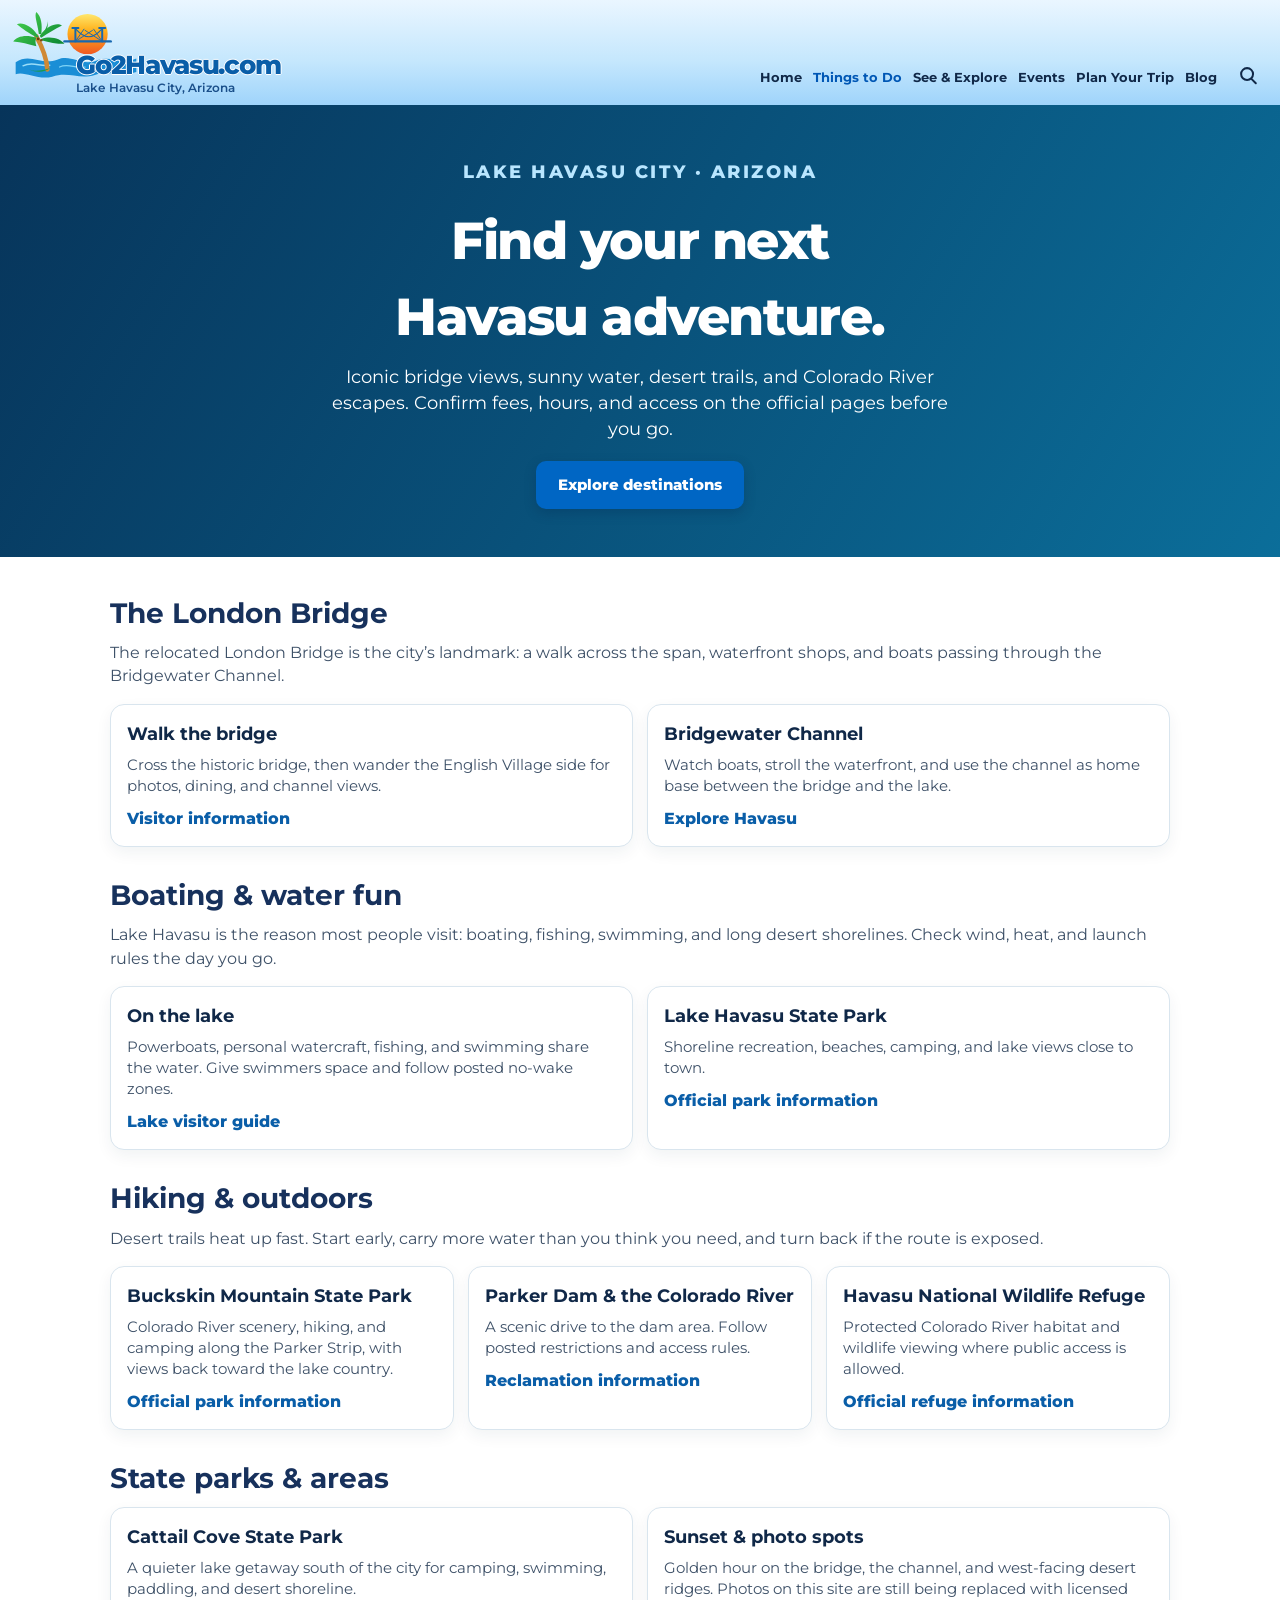
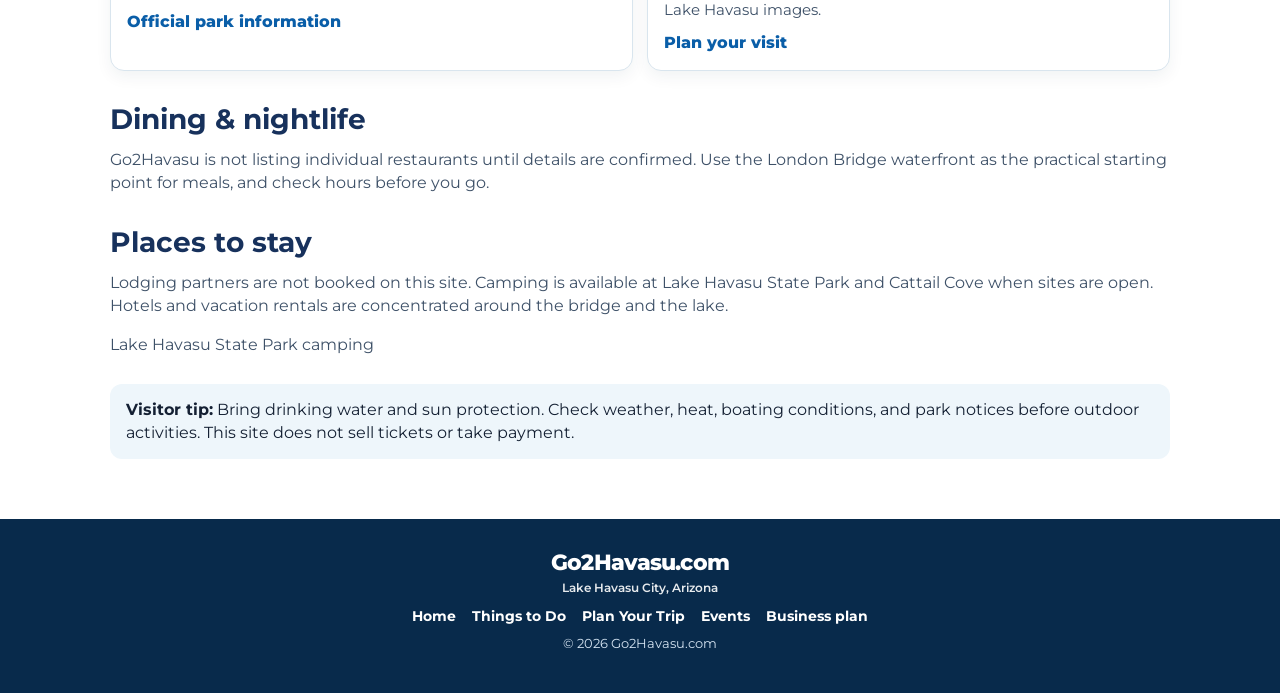
==== things-to-do.html @ 94ee34a7 "Match the approved Go2Havasu homepage layout Rebuild the homepage around the approved two-column gui" ====
<!doctype html>
<html lang="en">
<head>
  <meta charset="utf-8">
  <meta name="viewport" content="width=device-width, initial-scale=1">
  <title>Things to Do in Lake Havasu City | Go2Havasu.com</title>
  <meta name="description" content="Things to do in Lake Havasu City: London Bridge, boating, Buckskin Mountain, Lake Havasu State Park, Cattail Cove, and Colorado River day trips.">
  <link rel="canonical" href="https://www.go2havasu.com/things-to-do.html">
  <meta property="og:type" content="article">
  <meta property="og:site_name" content="Go2Havasu.com">
  <meta property="og:title" content="Things to Do in Lake Havasu City | Go2Havasu.com">
  <meta property="og:description" content="London Bridge, lake days, desert hikes, and state parks around Lake Havasu City, Arizona.">
  <meta property="og:url" content="https://www.go2havasu.com/things-to-do.html">
  <meta property="og:image" content="https://www.go2havasu.com/assets/og-cover.png">
  <meta name="twitter:card" content="summary_large_image">
  <meta name="theme-color" content="#0b3a66">
  <link rel="icon" href="/assets/favicon.svg" type="image/svg+xml">
  <link rel="preconnect" href="https://fonts.googleapis.com">
  <link rel="preconnect" href="https://fonts.gstatic.com" crossorigin>
  <link href="https://fonts.googleapis.com/css2?family=Montserrat:wght@500;600;700;800&amp;display=swap" rel="stylesheet">
  <link rel="stylesheet" href="/styles.css">
</head>
<body>
  <a class="skip-link" href="#main">Skip to content</a>
  <header class="site-header guide-header" role="banner">
    <a class="brand" href="/">
      <img class="brand-art" src="/assets/mark.svg" alt="" width="210" height="118">
      <span class="brand-name">Go2Havasu.com</span>
      <span class="brand-tag">Lake Havasu City, Arizona</span>
    </a>
    <button class="menu-toggle" type="button" aria-expanded="false" aria-controls="site-nav" aria-label="Open menu">
      <span class="menu-bars"></span>
    </button>
    <nav class="main-nav" id="site-nav" aria-label="Main">
      <a href="/">Home</a>
      <a href="/things-to-do.html" aria-current="page">Things to Do</a>
      <a href="/#explore">See &amp; Explore</a>
      <a href="/#events">Events</a>
      <a href="/#plan">Plan Your Trip</a>
      <a href="/#blog">Blog</a>
    </nav>
    <button class="nav-search" type="button" aria-haspopup="dialog" aria-controls="searchDialog" aria-label="Search">
      <svg viewBox="0 0 24 24" aria-hidden="true" fill="none" stroke="currentColor" stroke-width="2.2" stroke-linecap="round">
        <circle cx="11" cy="11" r="6.5"></circle>
        <path d="M16 16.5L20.5 21"></path>
      </svg>
    </button>
  </header>

  <main id="main">
    <section class="guide-hero">
      <p class="kicker">LAKE HAVASU CITY · ARIZONA</p>
      <h1>Find your next Havasu adventure.</h1>
      <p>Iconic bridge views, sunny water, desert trails, and Colorado River escapes. Confirm fees, hours, and access on the official pages before you go.</p>
      <a class="primary-button" href="#destinations">Explore destinations</a>
    </section>

    <div class="guide-wrap" id="destinations">
      <section class="guide-block" id="london-bridge">
        <h2>The London Bridge</h2>
        <p>The relocated London Bridge is the city’s landmark: a walk across the span, waterfront shops, and boats passing through the Bridgewater Channel.</p>
        <div class="guide-grid">
          <article class="guide-card">
            <h3>Walk the bridge</h3>
            <p>Cross the historic bridge, then wander the English Village side for photos, dining, and channel views.</p>
            <a href="https://www.golakehavasu.com/" target="_blank" rel="noopener noreferrer">Visitor information</a>
          </article>
          <article class="guide-card">
            <h3>Bridgewater Channel</h3>
            <p>Watch boats, stroll the waterfront, and use the channel as home base between the bridge and the lake.</p>
            <a href="https://www.golakehavasu.com/" target="_blank" rel="noopener noreferrer">Explore Havasu</a>
          </article>
        </div>
      </section>

      <section class="guide-block" id="boating">
        <h2>Boating &amp; water fun</h2>
        <p>Lake Havasu is the reason most people visit: boating, fishing, swimming, and long desert shorelines. Check wind, heat, and launch rules the day you go.</p>
        <div class="guide-grid">
          <article class="guide-card">
            <h3>On the lake</h3>
            <p>Powerboats, personal watercraft, fishing, and swimming share the water. Give swimmers space and follow posted no-wake zones.</p>
            <a href="https://www.golakehavasu.com/" target="_blank" rel="noopener noreferrer">Lake visitor guide</a>
          </article>
          <article class="guide-card" id="state-park">
            <h3>Lake Havasu State Park</h3>
            <p>Shoreline recreation, beaches, camping, and lake views close to town.</p>
            <a href="https://azstateparks.com/lake-havasu" target="_blank" rel="noopener noreferrer">Official park information</a>
          </article>
        </div>
      </section>

      <section class="guide-block" id="hiking">
        <h2>Hiking &amp; outdoors</h2>
        <p>Desert trails heat up fast. Start early, carry more water than you think you need, and turn back if the route is exposed.</p>
        <div class="guide-grid">
          <article class="guide-card" id="buckskin">
            <h3>Buckskin Mountain State Park</h3>
            <p>Colorado River scenery, hiking, and camping along the Parker Strip, with views back toward the lake country.</p>
            <a href="https://azstateparks.com/buckskin" target="_blank" rel="noopener noreferrer">Official park information</a>
          </article>
          <article class="guide-card" id="parker-dam">
            <h3>Parker Dam &amp; the Colorado River</h3>
            <p>A scenic drive to the dam area. Follow posted restrictions and access rules.</p>
            <a href="https://www.usbr.gov/lc/region/g4000/parkerdam.html" target="_blank" rel="noopener noreferrer">Reclamation information</a>
          </article>
          <article class="guide-card">
            <h3>Havasu National Wildlife Refuge</h3>
            <p>Protected Colorado River habitat and wildlife viewing where public access is allowed.</p>
            <a href="https://www.fws.gov/refuge/havasu" target="_blank" rel="noopener noreferrer">Official refuge information</a>
          </article>
        </div>
      </section>

      <section class="guide-block" id="parks">
        <h2>State parks &amp; areas</h2>
        <div class="guide-grid">
          <article class="guide-card" id="cattail">
            <h3>Cattail Cove State Park</h3>
            <p>A quieter lake getaway south of the city for camping, swimming, paddling, and desert shoreline.</p>
            <a href="https://azstateparks.com/cattail-cove" target="_blank" rel="noopener noreferrer">Official park information</a>
          </article>
          <article class="guide-card">
            <h3>Sunset &amp; photo spots</h3>
            <p>Golden hour on the bridge, the channel, and west-facing desert ridges. Photos on this site are still being replaced with licensed Lake Havasu images.</p>
            <a href="/#plan">Plan your visit</a>
          </article>
        </div>
      </section>

      <section class="guide-block" id="dining">
        <h2>Dining &amp; nightlife</h2>
        <p>Go2Havasu is not listing individual restaurants until details are confirmed. Use the London Bridge waterfront as the practical starting point for meals, and check hours before you go.</p>
      </section>

      <section class="guide-block" id="stay">
        <h2>Places to stay</h2>
        <p>Lodging partners are not booked on this site. Camping is available at Lake Havasu State Park and Cattail Cove when sites are open. Hotels and vacation rentals are concentrated around the bridge and the lake.</p>
        <p><a href="https://azstateparks.com/lake-havasu" target="_blank" rel="noopener noreferrer">Lake Havasu State Park camping</a></p>
      </section>

      <aside class="guide-note">
        <strong>Visitor tip:</strong> Bring drinking water and sun protection. Check weather, heat, boating conditions, and park notices before outdoor activities. This site does not sell tickets or take payment.
      </aside>
    </div>
  </main>

  <footer class="site-footer">
    <a class="footer-brand" href="/">Go2Havasu.com<span>Lake Havasu City, Arizona</span></a>
    <nav class="footer-nav" aria-label="Footer">
      <a href="/">Home</a>
      <a href="/things-to-do.html">Things to Do</a>
      <a href="/#plan">Plan Your Trip</a>
      <a href="/#events">Events</a>
      <a href="/BUSINESS_PLAN.md">Business plan</a>
    </nav>
    <p>© <span id="year"></span> Go2Havasu.com</p>
  </footer>

  <dialog class="search-dialog" id="searchDialog" aria-labelledby="searchTitle">
    <form class="search-form" method="dialog">
      <h2 id="searchTitle">Search Go2Havasu</h2>
      <div class="search-row">
        <input id="searchInput" type="search" name="q" placeholder="Try London Bridge, boating, parks…" aria-label="Search guides" autocomplete="off">
        <button class="search-close" type="submit" value="cancel">Close</button>
      </div>
      <ul class="search-results" id="searchResults"></ul>
    </form>
  </dialog>
  <script src="/script.js"></script>
</body>
</html>
---- styles.css ----
:root {
  --navy: #102848;
  --ink: #142033;
  --muted: #3e5168;
  --blue: #0066c4;
  --blue-dark: #0054a3;
  --icon: #005ab9;
  --header-top: #eaf6ff;
  --header-mid: #c5e7fd;
  --header-bottom: #9fd4fb;
  --line: #d5deea;
  --card: #ffffff;
  --soft: #f4f7fb;
  --focus: #ffbf00;
  --shadow: 0 8px 18px rgba(16, 40, 70, 0.12);
  --radius: 12px;
  --font: Montserrat, "Trebuchet MS", Arial, sans-serif;
}

*,
*::before,
*::after { box-sizing: border-box; }

html { scroll-behavior: smooth; }

body {
  margin: 0;
  color: var(--ink);
  background: #fff;
  font-family: var(--font);
  font-size: 16px;
  line-height: 1.45;
}

img, svg { max-width: 100%; }

a { color: inherit; text-decoration: none; }

button, input { font-family: inherit; }

:focus { outline: none; }

:focus-visible {
  outline: 3px solid var(--focus);
  outline-offset: 2px;
}

.skip-link {
  position: absolute;
  left: 12px;
  top: -48px;
  z-index: 80;
  background: #fff;
  color: var(--navy);
  font-weight: 800;
  padding: 10px 14px;
  border-radius: 8px;
}

.skip-link:focus { top: 12px; }

.visually-hidden {
  position: absolute;
  width: 1px;
  height: 1px;
  padding: 0;
  margin: -1px;
  overflow: hidden;
  clip: rect(0, 0, 0, 0);
  white-space: nowrap;
  border: 0;
}

.page-frame {
  max-width: 1680px;
  margin: 0 auto;
  background: #fff;
}

.showcase {
  display: grid;
  grid-template-columns: minmax(0, 1.38fr) minmax(0, 1fr);
  align-items: stretch;
}

.col-main,
.col-side { min-width: 0; }

.col-side {
  display: flex;
  flex-direction: column;
  gap: 8px;
  padding: 0 8px 10px 6px;
  background: #fff;
}

/* Header and brand */
.site-header {
  min-height: 92px;
  display: flex;
  align-items: flex-end;
  justify-content: space-between;
  gap: 10px;
  padding: 6px 12px 10px;
  background: linear-gradient(180deg, var(--header-top) 0%, var(--header-mid) 58%, var(--header-bottom) 100%);
  position: relative;
  z-index: 5;
  container-type: inline-size;
  container-name: header;
}

.brand {
  display: grid;
  grid-template-columns: 46px max-content;
  grid-template-rows: auto auto;
  align-items: end;
  width: max-content;
  max-width: 100%;
  flex: 0 1 auto;
  color: inherit;
  text-decoration: none;
}

.brand-art {
  grid-column: 1 / -1;
  grid-row: 1;
  width: 148px;
  height: 54px;
  object-fit: contain;
  object-position: left bottom;
}

.brand-name {
  grid-column: 2;
  grid-row: 1;
  align-self: end;
  z-index: 1;
  color: #0a5ea8;
  font-weight: 800;
  font-size: 18px;
  letter-spacing: -0.045em;
  line-height: 0.95;
  white-space: nowrap;
  text-shadow: 0 1px 0 #fff, 1px 0 0 #fff, -1px 0 0 #fff, 0 -1px 0 #fff;
}

.brand-tag {
  grid-column: 2;
  grid-row: 2;
  color: #1a4f8a;
  font-size: 10.5px;
  font-weight: 600;
  letter-spacing: 0.01em;
  line-height: 1.2;
  margin-top: 3px;
  white-space: nowrap;
}

@container header (min-width: 980px) {
  .brand { grid-template-columns: 64px max-content; }
  .brand-art { width: 200px; height: 72px; }
  .brand-name { font-size: 26px; }
  .brand-tag { font-size: 12px; }
  .main-nav { gap: 18px; }
  .main-nav a { font-size: 15px; }
}

.site-header .nav-search { order: 2; }
.site-header .menu-toggle { order: 3; }
.site-header .main-nav { order: 1; }

.menu-toggle {
  display: none;
  width: 44px;
  height: 44px;
  border: 0;
  border-radius: 10px;
  background: transparent;
  color: var(--navy);
  align-items: center;
  justify-content: center;
  cursor: pointer;
  flex: 0 0 auto;
}

.menu-bars,
.menu-bars::before,
.menu-bars::after {
  display: block;
  width: 22px;
  height: 2px;
  background: var(--navy);
  border-radius: 2px;
  position: relative;
}

.menu-bars::before,
.menu-bars::after {
  content: "";
  position: absolute;
  left: 0;
}

.menu-bars::before { top: -7px; }
.menu-bars::after { top: 7px; }

.menu-toggle[aria-expanded="true"] .menu-bars { background: transparent; }
.menu-toggle[aria-expanded="true"] .menu-bars::before { top: 0; transform: rotate(45deg); }
.menu-toggle[aria-expanded="true"] .menu-bars::after { top: 0; transform: rotate(-45deg); }

.main-nav {
  display: flex;
  align-items: center;
  justify-content: flex-end;
  gap: 9px;
  flex: 1 1 auto;
  min-width: 0;
  padding-bottom: 2px;
}

.main-nav a {
  color: var(--navy);
  font-weight: 700;
  font-size: 12.5px;
  white-space: nowrap;
  border-radius: 6px;
  padding: 6px 1px;
}

.main-nav a:hover,
.main-nav a[aria-current="page"] { color: #0057b5; }

.nav-search {
  display: inline-flex;
  align-items: center;
  justify-content: center;
  width: 40px;
  height: 40px;
  border: 0;
  background: transparent;
  color: var(--navy);
  cursor: pointer;
  border-radius: 999px;
  padding: 0;
}

.nav-search svg { width: 22px; height: 22px; }

/* Hero */
.hero {
  position: relative;
  min-height: 368px;
  display: flex;
  align-items: center;
  overflow: hidden;
  color: #fff;
}

.ph {
  background-color: #0d4f73;
  background-image:
    repeating-linear-gradient(-45deg, rgba(255, 255, 255, 0.045) 0 14px, rgba(0, 0, 0, 0.045) 14px 28px),
    var(--scene, linear-gradient(180deg, #f3a04a, #0d4f73));
}

.ph-hero {
  --scene: linear-gradient(115deg, rgba(5, 22, 44, 0.78) 0%, rgba(8, 32, 58, 0.42) 46%, rgba(8, 36, 58, 0.18) 100%),
    linear-gradient(180deg, #f6b15a 0%, #e86a3c 26%, #2f7ea3 58%, #0c4c68 100%);
  position: absolute;
  inset: 0;
}

.ph-badge {
  display: inline-flex;
  align-items: center;
  max-width: calc(100% - 16px);
  background: #fff4d6;
  color: #5c3b00;
  border: 1px solid #e6c56a;
  border-radius: 999px;
  font-size: 11px;
  font-weight: 800;
  letter-spacing: 0.01em;
  line-height: 1.2;
  padding: 4px 8px;
  z-index: 2;
}

.hero .ph-badge {
  position: absolute;
  top: 12px;
  right: 12px;
}

.hero-content {
  position: relative;
  z-index: 1;
  padding: 48px 6.5% 36px;
  max-width: 680px;
  text-shadow: 0 2px 10px rgba(0, 0, 0, 0.45);
}

.hero h1 {
  margin: 0 0 12px;
  font-size: clamp(38px, 3.35vw, 62px);
  font-weight: 800;
  letter-spacing: -0.04em;
  line-height: 0.98;
}

.hero p {
  margin: 0 0 22px;
  font-size: clamp(15px, 1.2vw, 20px);
  font-weight: 700;
  line-height: 1.35;
  max-width: 38rem;
}

.hero p span { display: block; }

.hero-actions {
  display: flex;
  flex-wrap: wrap;
  gap: 12px;
}

.primary-button,
.outline-button {
  display: inline-flex;
  align-items: center;
  justify-content: center;
  min-height: 48px;
  padding: 12px 20px;
  border-radius: 10px;
  font-weight: 800;
  font-size: 15px;
  line-height: 1;
  cursor: pointer;
}

.primary-button {
  background: var(--blue);
  color: #fff;
  border: 2px solid transparent;
  box-shadow: 0 4px 12px rgba(0, 40, 80, 0.28);
}

.primary-button:hover { background: var(--blue-dark); }

.outline-button {
  color: #fff;
  background: rgba(8, 28, 48, 0.38);
  border: 2px solid #fff;
}

.outline-button:hover { background: rgba(8, 28, 48, 0.58); }

/* Category row */
.quick-nav {
  display: grid;
  grid-template-columns: repeat(6, minmax(0, 1fr));
  gap: 6px;
  align-items: start;
  padding: 18px 12px 8px;
  background: #fff;
}

.quick-nav a {
  display: flex;
  flex-direction: column;
  align-items: center;
  gap: 6px;
  text-align: center;
  color: var(--navy);
  font-weight: 700;
  font-size: 12px;
  line-height: 1.2;
  min-height: 84px;
  padding: 4px 2px;
  border-radius: 10px;
}

.quick-nav a:hover { color: var(--blue); }

.quick-nav svg {
  width: 40px;
  height: 40px;
  stroke: var(--icon);
  fill: none;
  stroke-width: 1.8;
  stroke-linecap: round;
  stroke-linejoin: round;
}

.attractions {
  padding: 8px 10px 28px;
  background: #f7fafc;
}

.attractions h2,
.band h2,
.guide-hero h1 {
  text-align: center;
  color: #17315c;
  font-weight: 800;
  letter-spacing: -0.03em;
}

.attractions h2 {
  margin: 8px 0 18px;
  font-size: clamp(26px, 2.15vw, 36px);
}

.attraction-grid {
  display: grid;
  grid-template-columns: repeat(4, minmax(0, 1fr));
  gap: 8px;
}

.attraction-card {
  display: flex;
  flex-direction: column;
  background: var(--card);
  border-radius: 14px;
  overflow: hidden;
  box-shadow: var(--shadow);
  min-height: 100%;
  color: var(--ink);
}

.attraction-card:hover { transform: translateY(-2px); }

.attraction-card .ph {
  position: relative;
  display: block;
  height: 124px;
}

.attraction-card .ph-badge {
  position: absolute;
  left: 8px;
  bottom: 8px;
}

.attraction-text {
  display: flex;
  align-items: center;
  gap: 2px;
  padding: 10px 4px 12px 8px;
  flex: 1;
}

.attraction-copy { flex: 1; min-width: 0; }

.attraction-text h3 {
  margin: 0 0 4px;
  font-size: 13px;
  font-weight: 800;
  letter-spacing: -0.04em;
  line-height: 1.15;
}

.attraction-text p {
  margin: 0;
  color: var(--muted);
  font-size: clamp(11px, 0.75vw, 13px);
  line-height: 1.35;
  font-weight: 500;
}

.chevron {
  flex: 0 0 auto;
  color: var(--navy);
  display: grid;
  place-items: center;
}

.chevron svg { width: 18px; height: 18px; }

.ph-bridge { --scene: linear-gradient(180deg, #8fd0ea 0%, #d7c4a2 42%, #3e86b0 43%, #1d6f99 100%); }
.ph-lake { --scene: linear-gradient(180deg, #7ec8ef 0%, #c9845a 38%, #2f8fbe 39%, #1476a8 100%); }
.ph-hike { --scene: linear-gradient(180deg, #f0c27b 0%, #c4623a 45%, #8d4b32 100%); }
.ph-park { --scene: linear-gradient(160deg, #e7eef2 0%, #d07a58 34%, #1f8eae 35%, #0e7494 100%); }
.ph-aerial { --scene: linear-gradient(160deg, #d7ecf8 0%, #8fd0ea 28%, #1494c4 29%, #0b78b4 70%, #075e96 100%); }
.ph-waterfront { --scene: linear-gradient(180deg, #24365c 0%, #3a4d74 40%, #1a6e9a 41%, #0e4f78 100%); }
.ph-boating { --scene: linear-gradient(180deg, #8ec8ea 0%, #f2c56b 42%, #1c86c4 43%, #0d6eab 100%); }
.ph-hike-sunset { --scene: linear-gradient(180deg, #ffb15a 0%, #f07a3a 40%, #6a3a55 41%, #3d2a40 100%); }
.ph-palms { --scene: linear-gradient(180deg, #7ec8f0 0%, #f2d48a 36%, #1aa0b8 37%, #0e7f86 100%); }
.ph-desert { --scene: linear-gradient(180deg, #ffb15a 0%, #f07a32 32%, #6d4a86 33%, #3c4e78 58%, #d7a15a 59%, #c47a3a 100%); }

/* Video */
.video-panel {
  position: relative;
  height: 348px;
  border-radius: 8px;
  overflow: hidden;
  color: #fff;
  background: #07375d;
  box-shadow: 0 1px 4px rgba(0, 0, 0, 0.25);
}

.video-panel h2 {
  position: absolute;
  z-index: 2;
  left: 16px;
  right: 16px;
  top: 12px;
  margin: 0;
  font-size: clamp(18px, 1.45vw, 26px);
  font-weight: 800;
  line-height: 1.2;
  letter-spacing: -0.03em;
  text-shadow: 0 2px 8px rgba(0, 0, 0, 0.55);
}

.video-panel h2 span {
  display: block;
  font-weight: 700;
}

.video-stage {
  position: absolute;
  inset: 0;
  display: flex;
  align-items: center;
  justify-content: center;
}

.video-stage .ph { position: absolute; inset: 0; }

.video-stage .ph-badge {
  position: absolute;
  top: 74px;
  left: 14px;
}

.big-play {
  position: relative;
  z-index: 2;
  width: 84px;
  height: 84px;
  border: 0;
  border-radius: 50%;
  background: rgba(12, 32, 52, 0.58);
  color: #fff;
  display: grid;
  place-items: center;
  cursor: pointer;
  z-index: 2;
}

.big-play svg { width: 34px; height: 34px; margin-left: 4px; }

.video-status,
.captions,
.video-pop {
  position: absolute;
  z-index: 3;
  margin: 0;
  background: rgba(8, 28, 48, 0.92);
  color: #fff;
  border-radius: 8px;
  padding: 10px 12px;
  font-size: 14px;
  font-weight: 600;
  text-align: center;
  text-shadow: none;
}

.video-status {
  top: 64%;
  left: 50%;
  transform: translateX(-50%);
  width: min(340px, calc(100% - 28px));
}

.captions {
  left: 12px;
  right: 12px;
  bottom: 50px;
  text-align: left;
}

.video-pop {
  right: 10px;
  bottom: 108px;
  width: min(240px, calc(100% - 24px));
  text-align: left;
}

.scrub {
  position: absolute;
  z-index: 2;
  left: 10px;
  right: 10px;
  bottom: 40px;
  height: 4px;
  background: rgba(255, 255, 255, 0.88);
  border-radius: 99px;
}

.scrub-fill {
  display: block;
  width: 10px;
  height: 100%;
  background: #ff2a2a;
  border-radius: inherit;
  position: relative;
}

.scrub-fill::after {
  content: "";
  position: absolute;
  right: -5px;
  top: 50%;
  width: 10px;
  height: 10px;
  border-radius: 50%;
  background: #ff2a2a;
  transform: translateY(-50%);
}

.video-controls {
  position: absolute;
  z-index: 2;
  left: 0;
  right: 0;
  bottom: 0;
  display: flex;
  align-items: center;
  gap: 4px;
  padding: 4px 8px 6px;
  background: linear-gradient(180deg, transparent, rgba(0, 0, 0, 0.5));
}

.video-controls button {
  width: 40px;
  height: 36px;
  border: 0;
  border-radius: 8px;
  background: transparent;
  color: #fff;
  display: grid;
  place-items: center;
  cursor: pointer;
}

.video-controls button[aria-pressed="true"] { background: rgba(255, 255, 255, 0.18); }

.video-controls svg { width: 20px; height: 20px; fill: currentColor; }

.video-controls .time {
  font-size: 12px;
  font-weight: 700;
  font-variant-numeric: tabular-nums;
  letter-spacing: 0.01em;
  min-width: 78px;
}

.video-controls .grow { flex: 1; }

.video-panel:fullscreen,
.video-panel:-webkit-full-screen {
  width: 100%;
  height: 100%;
  border-radius: 0;
  background: #000;
}

.video-panel:fullscreen .video-stage,
.video-panel:-webkit-full-screen .video-stage { position: absolute; }

/* Thumbnails */
.mini-gallery {
  display: grid;
  grid-template-columns: repeat(4, minmax(0, 1fr));
  gap: 8px;
}

.mini-card {
  position: relative;
  display: flex;
  align-items: flex-end;
  min-height: 148px;
  border-radius: 10px;
  overflow: hidden;
  color: #fff;
  isolation: isolate;
}

.mini-card .ph { position: absolute; inset: 0; }

.mini-card::after {
  content: "";
  position: absolute;
  inset: 0;
  background: linear-gradient(180deg, transparent 40%, rgba(0, 0, 0, 0.72));
  z-index: 1;
}

.mini-card .ph-badge {
  position: absolute;
  top: 8px;
  left: 8px;
  z-index: 2;
}

.mini-card strong {
  position: relative;
  z-index: 2;
  padding: 10px;
  font-size: clamp(12px, 0.85vw, 15px);
  font-weight: 800;
  line-height: 1.15;
  letter-spacing: -0.02em;
  text-shadow: 0 1px 4px rgba(0, 0, 0, 0.45);
}

/* Business plan */
.business-plan {
  background: linear-gradient(180deg, #f3f6fa 0%, #fff 100%);
  border-radius: 8px;
  padding: 14px 10px 12px;
  border: 1px solid #e6edf4;
}

.business-head {
  display: flex;
  align-items: baseline;
  justify-content: space-between;
  gap: 12px;
  margin: 0 6px 10px;
}

.business-plan h2 {
  margin: 0;
  color: #123a78;
  font-size: clamp(18px, 1.5vw, 26px);
  font-weight: 800;
  letter-spacing: -0.03em;
}

.plan-link {
  color: #0a5ea8;
  font-size: 12px;
  font-weight: 800;
  white-space: nowrap;
}

.plan-link:hover { text-decoration: underline; }

.business-grid {
  display: grid;
  grid-template-columns: repeat(4, minmax(0, 1fr));
}

.biz-col {
  padding: 2px 10px 4px;
  border-right: 1px solid var(--line);
}

.biz-col:last-child { border-right: 0; }

.biz-col h3 {
  display: flex;
  align-items: center;
  flex-wrap: wrap;
  gap: 6px;
  margin: 0 0 6px;
  color: var(--navy);
  font-size: clamp(11px, 0.78vw, 13px);
  font-weight: 800;
  letter-spacing: -0.02em;
}

.biz-col h3 svg {
  width: 18px;
  height: 18px;
  flex: 0 0 auto;
}

.biz-col p,
.biz-col li {
  margin: 0;
  color: #243044;
  font-size: clamp(10px, 0.68vw, 12px);
  line-height: 1.35;
  font-weight: 500;
}

.biz-col ul,
.biz-col ol {
  margin: 0;
  padding: 0;
  list-style: none;
}

.biz-col li {
  position: relative;
  padding-left: 12px;
  margin: 0 0 4px;
}

.biz-col ul li::before {
  content: "";
  width: 5px;
  height: 5px;
  border-radius: 50%;
  background: var(--icon);
  position: absolute;
  left: 0;
  top: 0.45em;
}

.biz-col ol li {
  padding-left: 16px;
}

.biz-col ol li::before {
  content: "";
  width: 11px;
  height: 11px;
  border-radius: 2px;
  position: absolute;
  left: 0;
  top: 0.15em;
  background: #0a7a32 url("data:image/svg+xml,%3Csvg xmlns='http://www.w3.org/2000/svg' viewBox='0 0 12 12'%3E%3Cpath d='M2 6.2 4.6 9 10 3' fill='none' stroke='white' stroke-width='1.8' stroke-linecap='round' stroke-linejoin='round'/%3E%3C/svg%3E") center / 11px 11px no-repeat;
}

.soc {
  width: 16px;
  height: 16px;
  border-radius: 4px;
  display: inline-grid;
  place-items: center;
  color: #fff;
  font-size: 11px;
  font-weight: 800;
  line-height: 1;
}

.soc-fb { background: #1877f2; }
.soc-ig {
  background: radial-gradient(circle at 30% 30%, #feda75, #d62976 55%, #4f5bd5);
}

.sunset-banner {
  position: relative;
  flex: 1 1 auto;
  min-height: 180px;
  border-radius: 8px;
  overflow: hidden;
}

.sunset-banner .ph { position: absolute; inset: 0; }

.sunset-banner .ph-badge {
  position: absolute;
  left: 10px;
  bottom: 10px;
}

/* Lower band */
.band {
  padding: 42px 20px 28px;
  background: #fff;
  border-top: 1px solid #e6eef5;
}

.band h2 {
  margin: 0 0 8px;
  font-size: clamp(26px, 3vw, 36px);
}

.lead {
  max-width: 720px;
  margin: 0 auto 22px;
  text-align: center;
  color: var(--muted);
}

.info-grid {
  max-width: 1100px;
  margin: 0 auto;
  display: grid;
  grid-template-columns: repeat(4, minmax(0, 1fr));
  gap: 14px;
}

.info-card {
  background: var(--soft);
  border: 1px solid #e3ebf3;
  border-radius: 14px;
  padding: 16px;
}

.info-card h3 {
  margin: 0 0 8px;
  font-size: 16px;
  color: var(--navy);
}

.info-card p { margin: 0 0 10px; color: var(--muted); font-size: 14px; }

.info-card a { color: #0a5ea8; font-weight: 800; }
.info-card a:hover { text-decoration: underline; }

.band-actions { text-align: center; margin-top: 18px; }

.site-footer {
  background: #082a4b;
  color: #fff;
  text-align: center;
  padding: 28px 16px 32px;
}

.footer-brand {
  display: inline-block;
  color: #fff;
  font-weight: 800;
  font-size: 22px;
  letter-spacing: -0.04em;
}

.footer-brand span {
  display: block;
  font-size: 12px;
  font-weight: 600;
  letter-spacing: 0;
  opacity: 0.9;
}

.site-footer p { margin: 8px 0; font-size: 13px; color: #d5e4f2; }

.footer-nav {
  display: flex;
  flex-wrap: wrap;
  justify-content: center;
  gap: 8px 16px;
  margin-top: 8px;
}

.footer-nav a { color: #fff; font-weight: 700; font-size: 14px; }
.footer-nav a:hover { text-decoration: underline; }

/* Search dialog */
.search-dialog {
  width: min(560px, calc(100vw - 24px));
  border: 0;
  border-radius: 16px;
  padding: 0;
  box-shadow: 0 24px 60px rgba(0, 0, 0, 0.28);
}

.search-dialog::backdrop { background: rgba(8, 22, 40, 0.55); }

.search-form { padding: 18px; }

.search-form h2 {
  margin: 0 0 12px;
  font-size: 22px;
  color: var(--navy);
}

.search-row { display: flex; gap: 8px; }

.search-form input[type="search"] {
  flex: 1;
  min-height: 48px;
  border: 2px solid #c5d4e4;
  border-radius: 10px;
  padding: 10px 12px;
  font-size: 16px;
  color: var(--ink);
}

.search-form input[type="search"]:focus-visible { border-color: var(--blue); }

.search-close,
.search-go {
  min-height: 48px;
  border-radius: 10px;
  border: 0;
  background: var(--soft);
  color: var(--navy);
  font-weight: 800;
  padding: 0 14px;
  cursor: pointer;
}

.search-results {
  list-style: none;
  margin: 14px 0 0;
  padding: 0;
  max-height: 320px;
  overflow: auto;
}

.search-results a,
.search-empty {
  display: block;
  padding: 10px 8px;
  border-radius: 8px;
  border-top: 1px solid #e6eef5;
}

.search-results a:hover,
.search-results a[aria-selected="true"] { background: #e7f3ff; }

.search-results strong { display: block; color: var(--navy); }
.search-results span { color: var(--muted); font-size: 13px; }

/* Guide page */
.guide-header { width: 100%; }

.guide-hero {
  background: linear-gradient(120deg, #07345a, #0b6e9a);
  color: #fff;
  text-align: center;
  padding: 54px 20px 48px;
}

.guide-hero h1 { color: #fff; margin: 8px auto 10px; font-size: clamp(32px, 5vw, 52px); max-width: 16ch; }
.guide-hero p { max-width: 640px; margin: 0 auto 18px; font-size: 18px; }

.kicker {
  letter-spacing: 0.14em;
  font-size: 12px;
  font-weight: 800;
  color: #b9e6ff;
}

.guide-wrap { max-width: 1100px; margin: 0 auto; padding: 36px 20px 60px; }

.guide-block { margin: 0 0 28px; }
.guide-block h2 { margin: 0 0 8px; color: #17315c; font-size: 28px; }
.guide-block > p { margin-top: 0; color: var(--muted); }

.guide-grid {
  display: grid;
  grid-template-columns: repeat(auto-fit, minmax(250px, 1fr));
  gap: 14px;
}

.guide-card {
  background: #fff;
  border: 1px solid #d9e5ee;
  border-radius: 14px;
  padding: 16px;
  box-shadow: 0 6px 16px rgba(6, 46, 71, 0.06);
}

.guide-card h3 { margin: 0 0 8px; font-size: 18px; color: var(--navy); }
.guide-card p { margin: 0 0 10px; color: var(--muted); font-size: 14.5px; }
.guide-card a { color: #0a5ea8; font-weight: 800; }
.guide-card a:hover { text-decoration: underline; }

.guide-note {
  background: #eef6fb;
  border-radius: 12px;
  padding: 14px 16px;
  color: var(--ink);
}

@media (max-width: 1180px) {
  .showcase { grid-template-columns: 1fr; }
  .site-header { align-items: center; min-height: 84px; position: sticky; top: 0; }
  .col-side { padding: 0 12px 16px; }
  .video-panel { height: 420px; }
  .hero { min-height: 420px; }
  .attraction-card .ph { height: 180px; }
  .business-grid { grid-template-columns: repeat(2, minmax(0, 1fr)); gap: 12px 0; }
  .biz-col:nth-child(2) { border-right: 0; }
  .biz-col:nth-child(1),
  .biz-col:nth-child(2) { border-bottom: 1px solid var(--line); padding-bottom: 12px; margin-bottom: 8px; }
  .info-grid { grid-template-columns: repeat(2, minmax(0, 1fr)); }
  .brand { width: min(300px, 70vw); }
}

@media (max-width: 860px) {
  .menu-toggle { display: inline-flex; }
  .main-nav {
    display: none;
    position: absolute;
    top: 100%;
    left: 0;
    right: 0;
    flex-direction: column;
    align-items: stretch;
    gap: 0;
    background: #fff;
    padding: 8px;
    box-shadow: 0 16px 28px rgba(8, 30, 50, 0.16);
    border-bottom: 1px solid #e3ebf3;
  }
  .main-nav.is-open { display: flex; }
  .main-nav a {
    padding: 12px 10px;
    font-size: 16px;
    border-radius: 8px;
  }
  .nav-search { align-self: flex-start; }
  .quick-nav { grid-template-columns: repeat(3, minmax(0, 1fr)); row-gap: 12px; }
  .attraction-grid,
  .mini-gallery { grid-template-columns: repeat(2, minmax(0, 1fr)); }
  .hero p span { display: inline; }
  .video-panel { height: 300px; }
  .business-head { flex-direction: column; align-items: flex-start; }
}

@media (max-width: 520px) {
  .hero { min-height: 460px; }
  .hero h1 { font-size: 40px; }
  .hero-actions { flex-direction: column; align-items: stretch; }
  .quick-nav { grid-template-columns: repeat(2, minmax(0, 1fr)); }
  .attraction-grid { grid-template-columns: 1fr; }
  .attraction-card .ph { height: 168px; }
  .mini-card { min-height: 132px; }
  .business-grid { grid-template-columns: 1fr; }
  .biz-col { border-right: 0; border-bottom: 1px solid var(--line); padding-bottom: 12px; margin-bottom: 8px; }
  .biz-col:last-child { border-bottom: 0; }
  .biz-col p,
  .biz-col li { font-size: 13px; }
  .info-grid { grid-template-columns: 1fr; }
  .search-row { flex-direction: column; }
  .brand-name { font-size: 18px; }
}

@media (prefers-reduced-motion: reduce) {
  html { scroll-behavior: auto; }
  .attraction-card:hover { transform: none; }
}
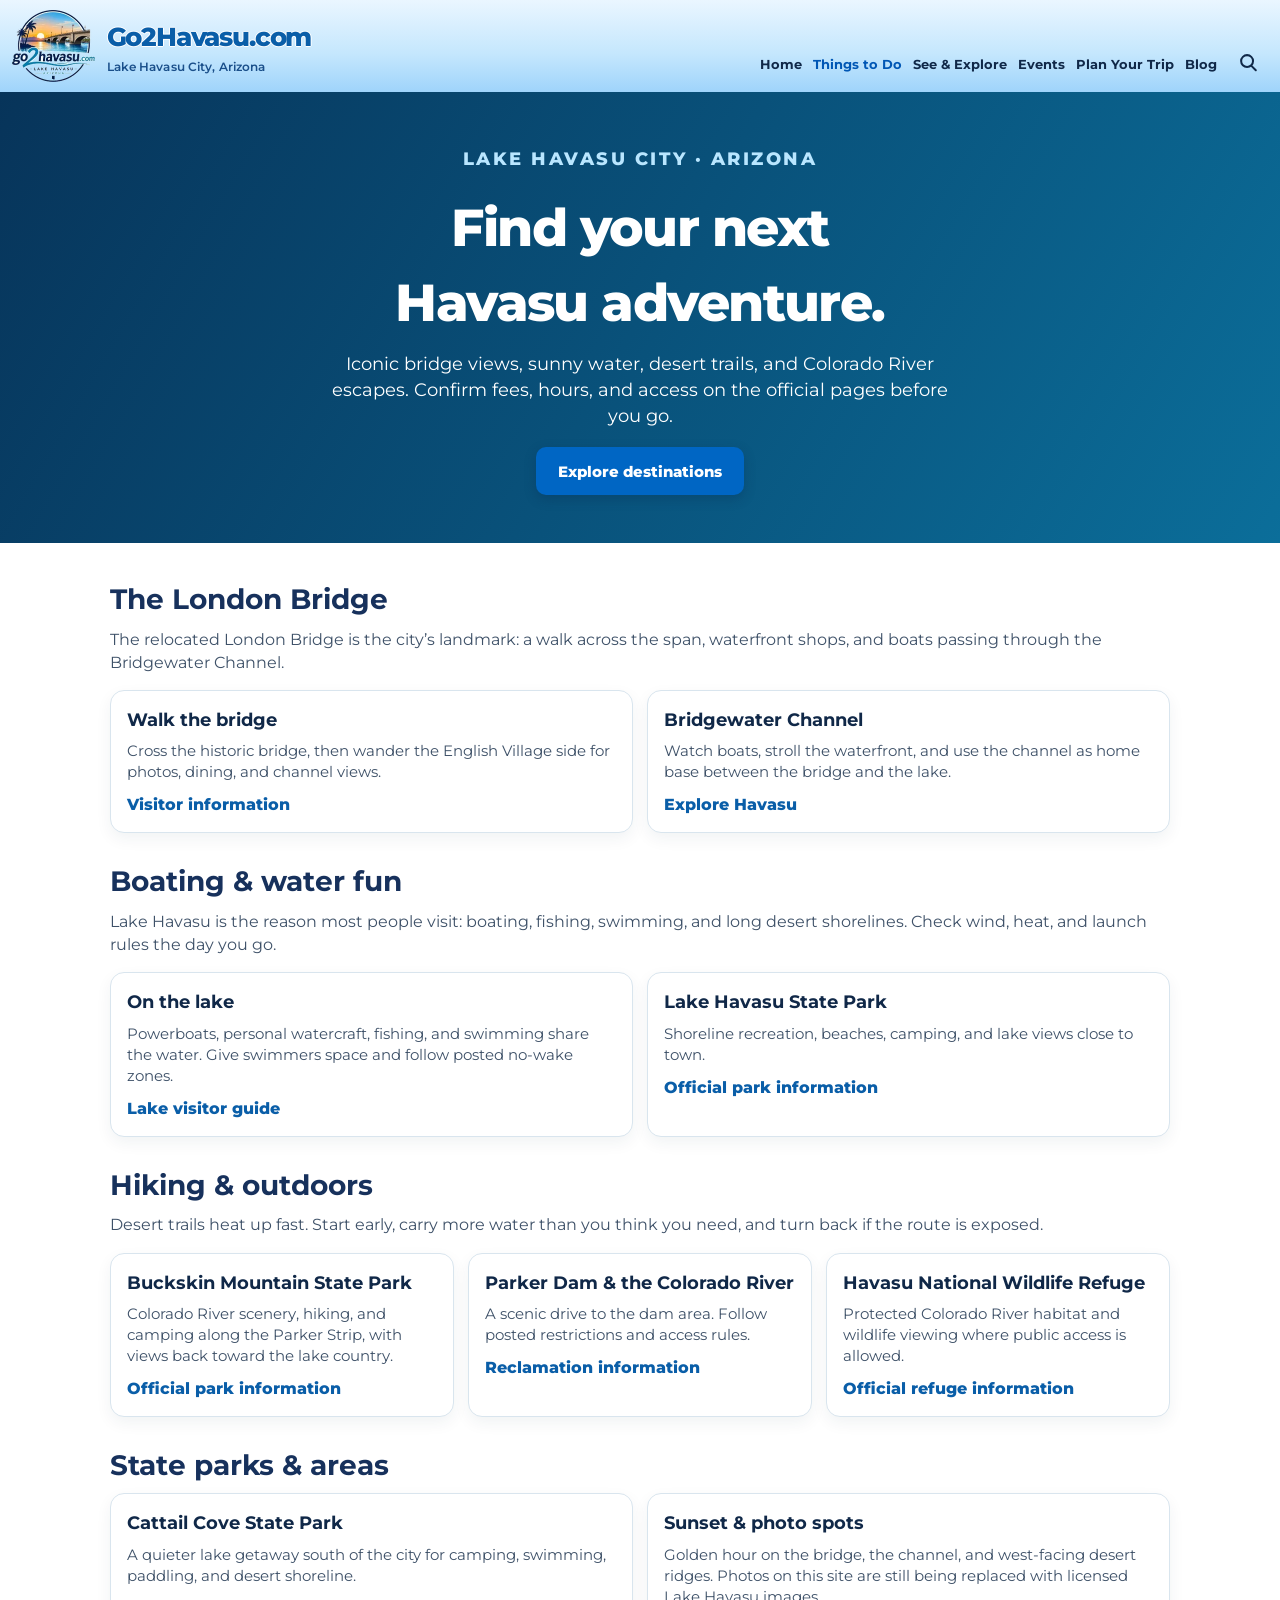
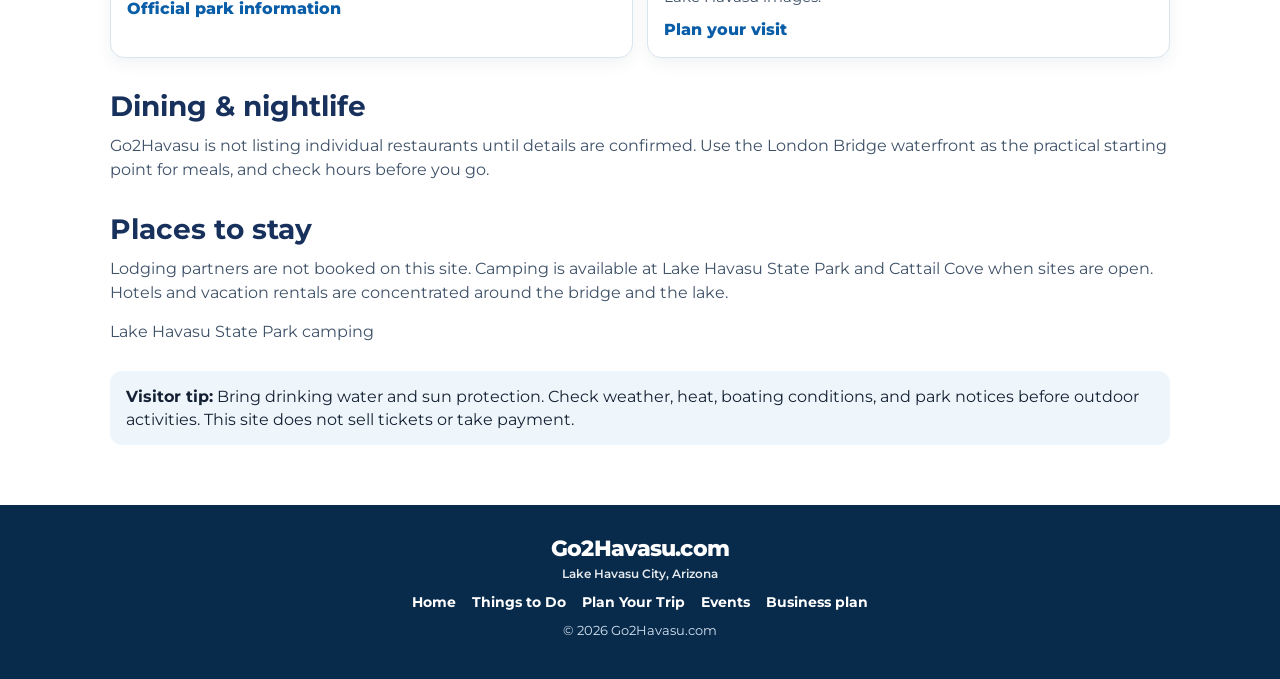
==== commit 6116f399: "Use the official Go2Havasu badge in the header Replace the drawn mark with the round palms, sunset, " ====
--- a/things-to-do.html
+++ b/things-to-do.html
@@ -11,10 +11,13 @@
   <meta property="og:title" content="Things to Do in Lake Havasu City | Go2Havasu.com">
   <meta property="og:description" content="London Bridge, lake days, desert hikes, and state parks around Lake Havasu City, Arizona.">
   <meta property="og:url" content="https://www.go2havasu.com/things-to-do.html">
-  <meta property="og:image" content="https://www.go2havasu.com/assets/og-cover.png">
+  <meta property="og:image" content="https://www.go2havasu.com/assets/og-logo.png">
   <meta name="twitter:card" content="summary_large_image">
+  <meta name="twitter:image" content="https://www.go2havasu.com/assets/og-logo.png">
   <meta name="theme-color" content="#0b3a66">
-  <link rel="icon" href="/assets/favicon.svg" type="image/svg+xml">
+  <link rel="icon" href="/assets/favicon-32.png" type="image/png" sizes="32x32">
+  <link rel="icon" href="/assets/favicon-48.png" type="image/png" sizes="48x48">
+  <link rel="apple-touch-icon" href="/assets/apple-touch-icon.png">
   <link rel="preconnect" href="https://fonts.googleapis.com">
   <link rel="preconnect" href="https://fonts.gstatic.com" crossorigin>
   <link href="https://fonts.googleapis.com/css2?family=Montserrat:wght@500;600;700;800&amp;display=swap" rel="stylesheet">
@@ -24,7 +27,10 @@
   <a class="skip-link" href="#main">Skip to content</a>
   <header class="site-header guide-header" role="banner">
     <a class="brand" href="/">
-      <img class="brand-art" src="/assets/mark.svg" alt="" width="210" height="118">
+      <picture class="brand-art">
+        <source srcset="/assets/images/go2havasu-logo.webp" type="image/webp">
+        <img src="/assets/images/go2havasu-logo.png" alt="Go2Havasu.com logo" width="165" height="144">
+      </picture>
       <span class="brand-name">Go2Havasu.com</span>
       <span class="brand-tag">Lake Havasu City, Arizona</span>
     </a>
--- a/styles.css
+++ b/styles.css
@@ -111,9 +111,10 @@
 
 .brand {
   display: grid;
-  grid-template-columns: 46px max-content;
+  grid-template-columns: auto max-content;
   grid-template-rows: auto auto;
-  align-items: end;
+  align-items: center;
+  column-gap: 12px;
   width: max-content;
   max-width: 100%;
   flex: 0 1 auto;
@@ -122,12 +123,16 @@
 }
 
 .brand-art {
-  grid-column: 1 / -1;
-  grid-row: 1;
-  width: 148px;
-  height: 54px;
-  object-fit: contain;
-  object-position: left bottom;
+  grid-column: 1;
+  grid-row: 1 / span 2;
+  height: 68px;
+  width: auto;
+}
+
+.brand-art img {
+  display: block;
+  height: 68px;
+  width: auto;
 }
 
 .brand-name {
@@ -157,8 +162,8 @@
 }
 
 @container header (min-width: 980px) {
-  .brand { grid-template-columns: 64px max-content; }
-  .brand-art { width: 200px; height: 72px; }
+  .brand-art,
+  .brand-art img { height: 72px; }
   .brand-name { font-size: 26px; }
   .brand-tag { font-size: 12px; }
   .main-nav { gap: 18px; }
@@ -292,9 +297,70 @@
   right: 12px;
 }
 
+.shot,
+.shot picture {
+  display: block;
+}
+
+.shot img {
+  display: block;
+  width: 100%;
+  height: 100%;
+  object-fit: cover;
+}
+
+.hero .shot,
+.hero .shot picture,
+.hero .shot img,
+.video-stage .shot,
+.video-stage .shot picture,
+.video-stage .shot img,
+.mini-card .shot,
+.mini-card .shot picture,
+.mini-card .shot img,
+.sunset-banner .shot,
+.sunset-banner .shot picture,
+.sunset-banner .shot img {
+  position: absolute;
+  inset: 0;
+}
+
+.hero-scrim {
+  position: absolute;
+  inset: 0;
+  z-index: 1;
+  pointer-events: none;
+  background: linear-gradient(90deg, rgba(5, 20, 40, 0.66) 0%, rgba(5, 20, 40, 0.28) 46%, rgba(5, 20, 40, 0.08) 100%);
+}
+
+.pos-hero { object-position: 68% 42%; }
+.pos-bridge { object-position: center 42%; }
+.pos-boat { object-position: center 62%; }
+.pos-hikers { object-position: center 72%; }
+.pos-cove { object-position: 58% 48%; }
+.pos-aerial { object-position: 58% 64%; }
+.pos-night { object-position: center 38%; }
+.pos-wake { object-position: center 30%; }
+.pos-ridge { object-position: 62% 55%; }
+.pos-palms { object-position: 74% center; }
+.pos-sunset { object-position: 82% 42%; }
+
+.attraction-card .shot,
+.attraction-card .shot picture,
+.attraction-card .shot img { height: 124px; position: relative; inset: auto; }
+
+.video-stage::before {
+  content: "";
+  position: absolute;
+  inset: 0;
+  z-index: 1;
+  pointer-events: none;
+  background: linear-gradient(180deg, rgba(0, 18, 36, 0.5), transparent 30%, transparent 68%, rgba(0, 10, 20, 0.45));
+}
+
 .hero-content {
   position: relative;
-  z-index: 1;
+  z-index: 2;
   padding: 48px 6.5% 36px;
   max-width: 680px;
   text-shadow: 0 2px 10px rgba(0, 0, 0, 0.45);
@@ -716,137 +782,12 @@
   text-shadow: 0 1px 4px rgba(0, 0, 0, 0.45);
 }
 
-/* Business plan */
-.business-plan {
-  background: linear-gradient(180deg, #f3f6fa 0%, #fff 100%);
-  border-radius: 8px;
-  padding: 14px 10px 12px;
-  border: 1px solid #e6edf4;
-}
-
-.business-head {
-  display: flex;
-  align-items: baseline;
-  justify-content: space-between;
-  gap: 12px;
-  margin: 0 6px 10px;
-}
-
-.business-plan h2 {
-  margin: 0;
-  color: #123a78;
-  font-size: clamp(18px, 1.5vw, 26px);
-  font-weight: 800;
-  letter-spacing: -0.03em;
-}
-
-.plan-link {
-  color: #0a5ea8;
-  font-size: 12px;
-  font-weight: 800;
-  white-space: nowrap;
-}
-
-.plan-link:hover { text-decoration: underline; }
-
-.business-grid {
-  display: grid;
-  grid-template-columns: repeat(4, minmax(0, 1fr));
-}
-
-.biz-col {
-  padding: 2px 10px 4px;
-  border-right: 1px solid var(--line);
-}
-
-.biz-col:last-child { border-right: 0; }
-
-.biz-col h3 {
-  display: flex;
-  align-items: center;
-  flex-wrap: wrap;
-  gap: 6px;
-  margin: 0 0 6px;
-  color: var(--navy);
-  font-size: clamp(11px, 0.78vw, 13px);
-  font-weight: 800;
-  letter-spacing: -0.02em;
-}
-
-.biz-col h3 svg {
-  width: 18px;
-  height: 18px;
-  flex: 0 0 auto;
-}
-
-.biz-col p,
-.biz-col li {
-  margin: 0;
-  color: #243044;
-  font-size: clamp(10px, 0.68vw, 12px);
-  line-height: 1.35;
-  font-weight: 500;
-}
-
-.biz-col ul,
-.biz-col ol {
-  margin: 0;
-  padding: 0;
-  list-style: none;
-}
-
-.biz-col li {
-  position: relative;
-  padding-left: 12px;
-  margin: 0 0 4px;
-}
-
-.biz-col ul li::before {
-  content: "";
-  width: 5px;
-  height: 5px;
-  border-radius: 50%;
-  background: var(--icon);
-  position: absolute;
-  left: 0;
-  top: 0.45em;
-}
-
-.biz-col ol li {
-  padding-left: 16px;
-}
-
-.biz-col ol li::before {
-  content: "";
-  width: 11px;
-  height: 11px;
-  border-radius: 2px;
-  position: absolute;
-  left: 0;
-  top: 0.15em;
-  background: #0a7a32 url("data:image/svg+xml,%3Csvg xmlns='http://www.w3.org/2000/svg' viewBox='0 0 12 12'%3E%3Cpath d='M2 6.2 4.6 9 10 3' fill='none' stroke='white' stroke-width='1.8' stroke-linecap='round' stroke-linejoin='round'/%3E%3C/svg%3E") center / 11px 11px no-repeat;
-}
-
-.soc {
-  width: 16px;
-  height: 16px;
-  border-radius: 4px;
-  display: inline-grid;
-  place-items: center;
-  color: #fff;
-  font-size: 11px;
-  font-weight: 800;
-  line-height: 1;
-}
-
-.soc-fb { background: #1877f2; }
-.soc-ig {
-  background: radial-gradient(circle at 30% 30%, #feda75, #d62976 55%, #4f5bd5);
-}
-
 .sunset-banner {
   position: relative;
   flex: 1 1 auto;
+  align-self: stretch;
+  width: 100%;
+  margin: 0;
   min-height: 180px;
   border-radius: 8px;
   overflow: hidden;
@@ -1068,11 +1009,9 @@
   .col-side { padding: 0 12px 16px; }
   .video-panel { height: 420px; }
   .hero { min-height: 420px; }
-  .attraction-card .ph { height: 180px; }
-  .business-grid { grid-template-columns: repeat(2, minmax(0, 1fr)); gap: 12px 0; }
-  .biz-col:nth-child(2) { border-right: 0; }
-  .biz-col:nth-child(1),
-  .biz-col:nth-child(2) { border-bottom: 1px solid var(--line); padding-bottom: 12px; margin-bottom: 8px; }
+  .attraction-card .shot,
+  .attraction-card .shot picture,
+  .attraction-card .shot img { height: 180px; }
   .info-grid { grid-template-columns: repeat(2, minmax(0, 1fr)); }
   .brand { width: min(300px, 70vw); }
 }
@@ -1105,7 +1044,6 @@
   .mini-gallery { grid-template-columns: repeat(2, minmax(0, 1fr)); }
   .hero p span { display: inline; }
   .video-panel { height: 300px; }
-  .business-head { flex-direction: column; align-items: flex-start; }
 }
 
 @media (max-width: 520px) {
@@ -1114,16 +1052,15 @@
   .hero-actions { flex-direction: column; align-items: stretch; }
   .quick-nav { grid-template-columns: repeat(2, minmax(0, 1fr)); }
   .attraction-grid { grid-template-columns: 1fr; }
-  .attraction-card .ph { height: 168px; }
+  .attraction-card .shot,
+  .attraction-card .shot picture,
+  .attraction-card .shot img { height: 168px; }
   .mini-card { min-height: 132px; }
-  .business-grid { grid-template-columns: 1fr; }
-  .biz-col { border-right: 0; border-bottom: 1px solid var(--line); padding-bottom: 12px; margin-bottom: 8px; }
-  .biz-col:last-child { border-bottom: 0; }
-  .biz-col p,
-  .biz-col li { font-size: 13px; }
   .info-grid { grid-template-columns: 1fr; }
   .search-row { flex-direction: column; }
   .brand-name { font-size: 18px; }
+  .brand-art,
+  .brand-art img { height: 56px; }
 }
 
 @media (prefers-reduced-motion: reduce) {
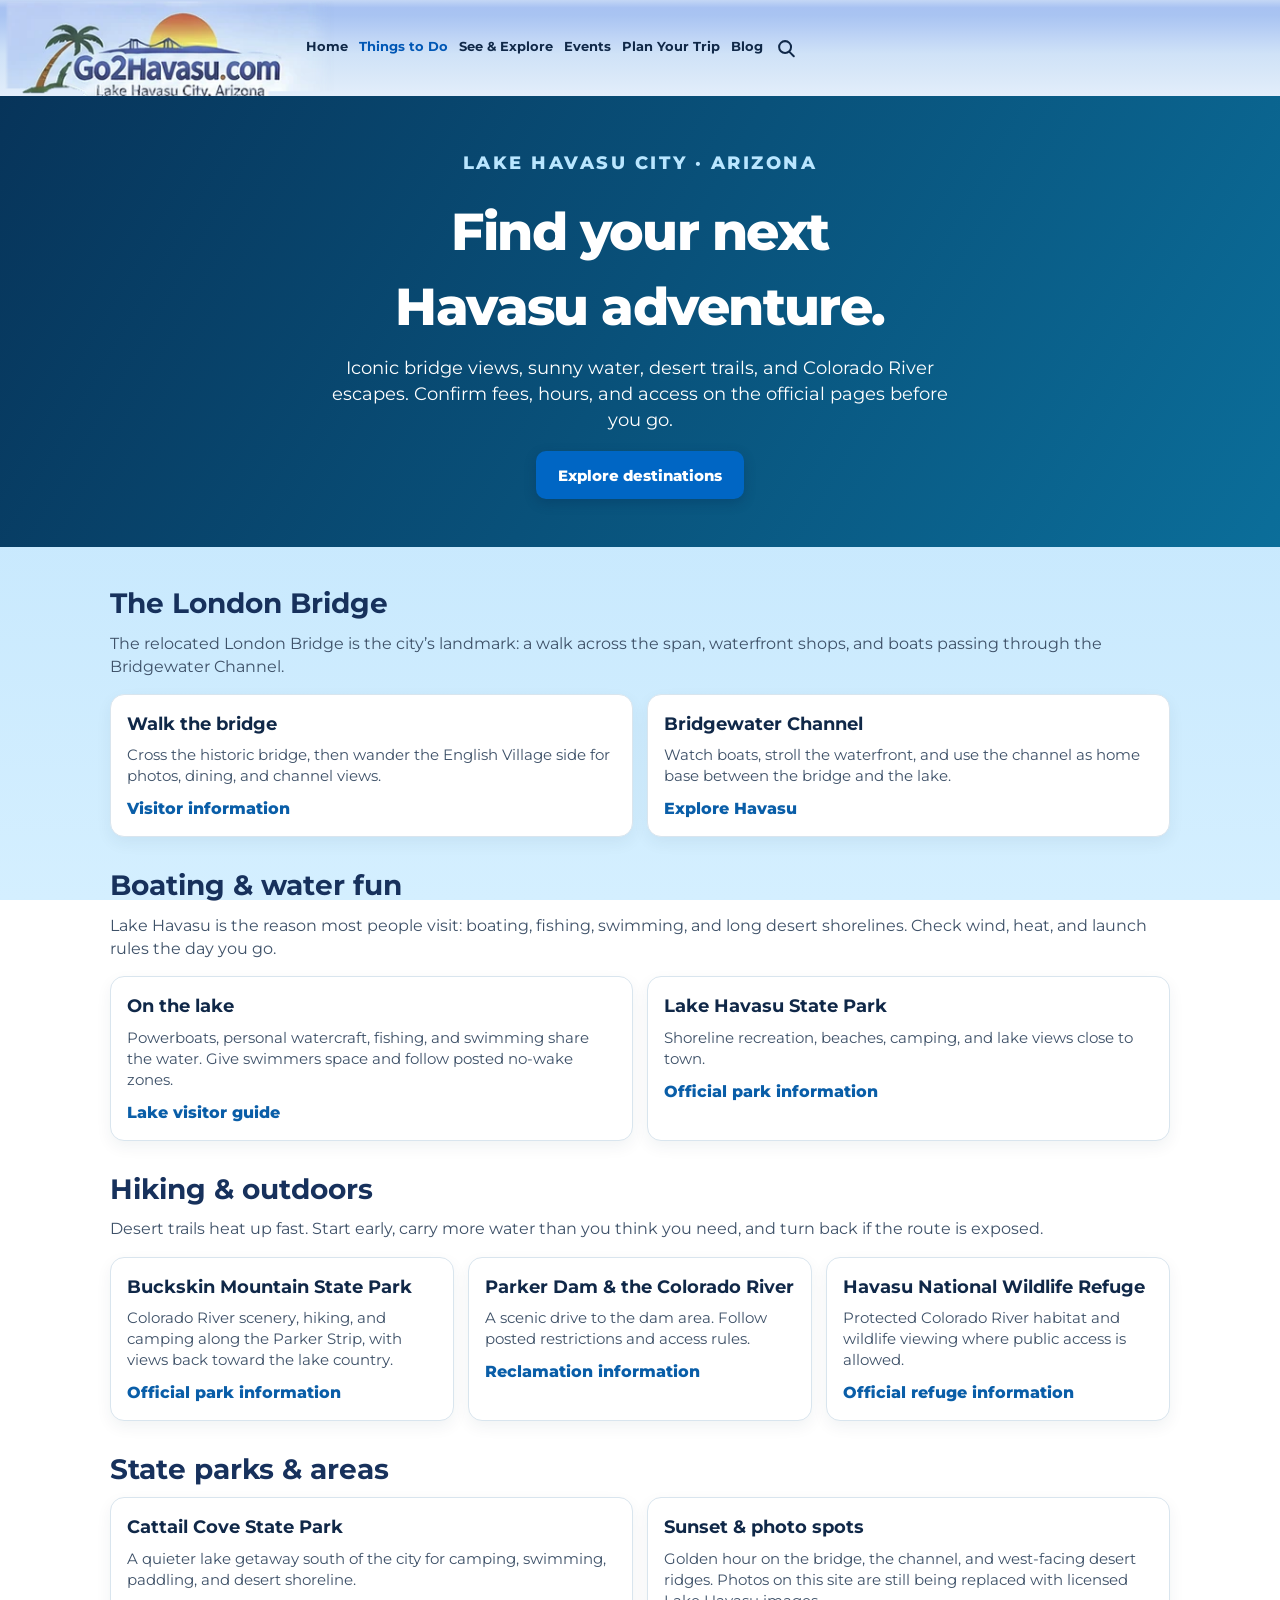
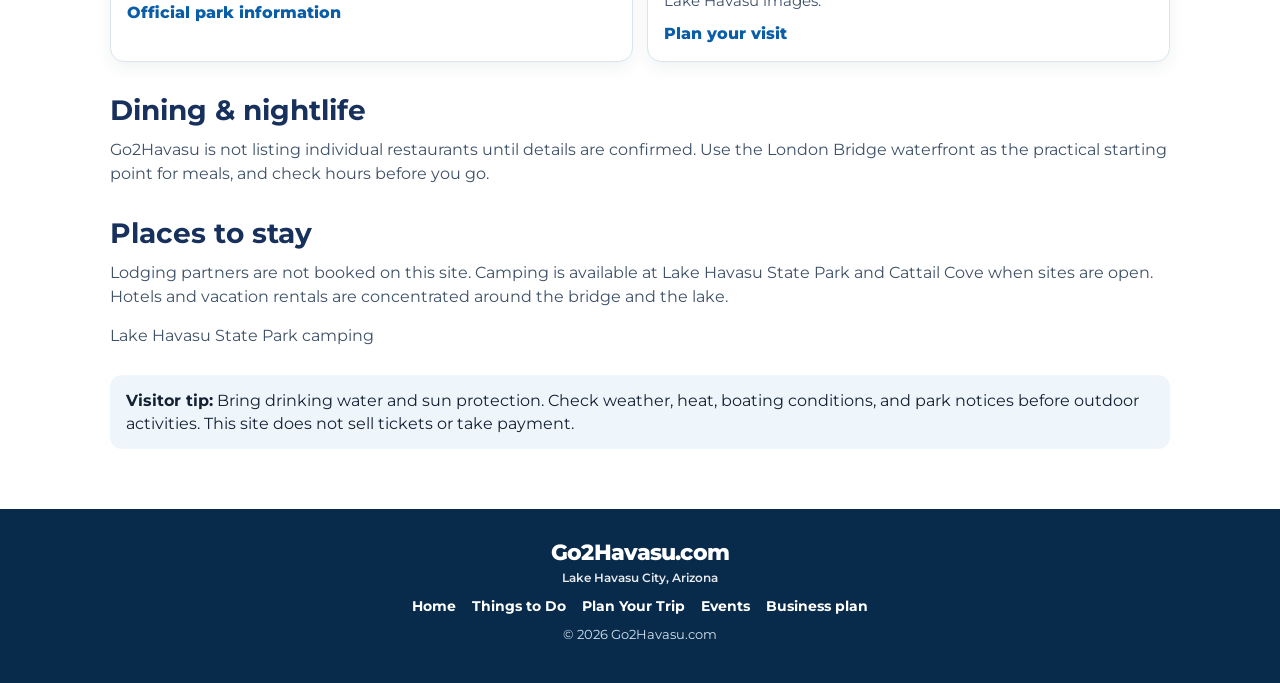
==== commit 0e087485: "Use Kevin's feathered header logo and pull the nav closer Replace the badge-and-text mark with the s" ====
--- a/things-to-do.html
+++ b/things-to-do.html
@@ -28,29 +28,29 @@
   <header class="site-header guide-header" role="banner">
     <a class="brand" href="/">
       <picture class="brand-art">
-        <source srcset="/assets/images/go2havasu-logo.webp" type="image/webp">
-        <img src="/assets/images/go2havasu-logo.png" alt="Go2Havasu.com logo" width="165" height="144">
+        <source srcset="/assets/images/header-logo.webp" type="image/webp">
+        <img src="/assets/images/header-logo.png" alt="Go2Havasu.com, Lake Havasu City, Arizona" width="348" height="101">
       </picture>
-      <span class="brand-name">Go2Havasu.com</span>
-      <span class="brand-tag">Lake Havasu City, Arizona</span>
     </a>
     <button class="menu-toggle" type="button" aria-expanded="false" aria-controls="site-nav" aria-label="Open menu">
       <span class="menu-bars"></span>
     </button>
-    <nav class="main-nav" id="site-nav" aria-label="Main">
-      <a href="/">Home</a>
-      <a href="/things-to-do.html" aria-current="page">Things to Do</a>
-      <a href="/#explore">See &amp; Explore</a>
-      <a href="/#events">Events</a>
-      <a href="/#plan">Plan Your Trip</a>
-      <a href="/#blog">Blog</a>
-    </nav>
-    <button class="nav-search" type="button" aria-haspopup="dialog" aria-controls="searchDialog" aria-label="Search">
-      <svg viewBox="0 0 24 24" aria-hidden="true" fill="none" stroke="currentColor" stroke-width="2.2" stroke-linecap="round">
-        <circle cx="11" cy="11" r="6.5"></circle>
-        <path d="M16 16.5L20.5 21"></path>
-      </svg>
-    </button>
+    <div class="header-nav">
+      <nav class="main-nav" id="site-nav" aria-label="Main">
+        <a href="/">Home</a>
+        <a href="/things-to-do.html" aria-current="page">Things to Do</a>
+        <a href="/#explore">See &amp; Explore</a>
+        <a href="/#events">Events</a>
+        <a href="/#plan">Plan Your Trip</a>
+        <a href="/#blog">Blog</a>
+      </nav>
+      <button class="nav-search" type="button" aria-haspopup="dialog" aria-controls="searchDialog" aria-label="Search">
+        <svg viewBox="0 0 24 24" aria-hidden="true" fill="none" stroke="currentColor" stroke-width="2.2" stroke-linecap="round">
+          <circle cx="11" cy="11" r="6.5"></circle>
+          <path d="M16 16.5L20.5 21"></path>
+        </svg>
+      </button>
+    </div>
   </header>
 
   <main id="main">
--- a/styles.css
+++ b/styles.css
@@ -26,10 +26,12 @@
 body {
   margin: 0;
   color: var(--ink);
-  background: #fff;
+  background: linear-gradient(180deg, var(--header-top) 0%, var(--header-mid) 46%, #d4efff 100%);
+  background-attachment: fixed;
   font-family: var(--font);
   font-size: 16px;
   line-height: 1.45;
+  min-height: 100vh;
 }
 
 img, svg { max-width: 100%; }
@@ -74,35 +76,51 @@
 .page-frame {
   max-width: 1680px;
   margin: 0 auto;
-  background: #fff;
+  background: transparent;
 }
 
 .showcase {
   display: grid;
   grid-template-columns: minmax(0, 1.38fr) minmax(0, 1fr);
+  grid-template-rows: auto auto 1fr;
+  column-gap: 8px;
   align-items: stretch;
 }
 
 .col-main,
-.col-side { min-width: 0; }
-
 .col-side {
-  display: flex;
-  flex-direction: column;
-  gap: 8px;
-  padding: 0 8px 10px 6px;
-  background: #fff;
+  min-width: 0;
+  display: grid;
+  grid-template-rows: subgrid;
+  grid-row: span 3;
+}
+
+.col-main,
+.col-side { gap: 0; }
+
+.col-side {
+  padding: 0;
+  background: transparent;
 }
 
 /* Header and brand */
 .site-header {
-  min-height: 92px;
-  display: flex;
-  align-items: flex-end;
-  justify-content: space-between;
-  gap: 10px;
-  padding: 6px 12px 10px;
-  background: linear-gradient(180deg, var(--header-top) 0%, var(--header-mid) 58%, var(--header-bottom) 100%);
+  min-height: 72px;
+  display: flex;
+  align-items: center;
+  justify-content: flex-start;
+  gap: 4px;
+  padding: 0 14px 0 4px;
+  background: linear-gradient(180deg,
+    #c4d7f5 0%,
+    #a8c2f2 8%,
+    #a9c4f2 16%,
+    #b4ccf4 28%,
+    #c2d7f6 42%,
+    #cfe2f7 56%,
+    #d6e6f8 72%,
+    #dceaf9 86%,
+    #e3eefb 100%);
   position: relative;
   z-index: 5;
   container-type: inline-size;
@@ -110,69 +128,52 @@
 }
 
 .brand {
-  display: grid;
-  grid-template-columns: auto max-content;
-  grid-template-rows: auto auto;
-  align-items: center;
-  column-gap: 12px;
-  width: max-content;
-  max-width: 100%;
-  flex: 0 1 auto;
+  display: flex;
+  align-items: center;
+  width: auto;
+  max-width: 46vw;
+  flex: 0 0 auto;
   color: inherit;
   text-decoration: none;
-}
-
-.brand-art {
-  grid-column: 1;
-  grid-row: 1 / span 2;
-  height: 68px;
-  width: auto;
-}
-
+  line-height: 0;
+}
+
+.brand-art,
 .brand-art img {
   display: block;
-  height: 68px;
+  height: 72px;
   width: auto;
 }
 
-.brand-name {
-  grid-column: 2;
-  grid-row: 1;
-  align-self: end;
-  z-index: 1;
-  color: #0a5ea8;
-  font-weight: 800;
-  font-size: 18px;
-  letter-spacing: -0.045em;
-  line-height: 0.95;
-  white-space: nowrap;
-  text-shadow: 0 1px 0 #fff, 1px 0 0 #fff, -1px 0 0 #fff, 0 -1px 0 #fff;
-}
-
-.brand-tag {
-  grid-column: 2;
-  grid-row: 2;
-  color: #1a4f8a;
-  font-size: 10.5px;
-  font-weight: 600;
-  letter-spacing: 0.01em;
-  line-height: 1.2;
-  margin-top: 3px;
-  white-space: nowrap;
-}
-
 @container header (min-width: 980px) {
+  .brand { max-width: none; }
   .brand-art,
-  .brand-art img { height: 72px; }
-  .brand-name { font-size: 26px; }
-  .brand-tag { font-size: 12px; }
+  .brand-art img { height: 84px; }
   .main-nav { gap: 18px; }
-  .main-nav a { font-size: 15px; }
-}
-
-.site-header .nav-search { order: 2; }
-.site-header .menu-toggle { order: 3; }
-.site-header .main-nav { order: 1; }
+  .main-nav a { font-size: 14.5px; }
+}
+
+@container header (min-width: 1180px) {
+  .brand-art,
+  .brand-art img { height: 96px; }
+  .main-nav { gap: 26px; }
+  .main-nav a { font-size: 15.5px; }
+}
+
+.header-nav { display: contents; }
+
+@media (min-width: 861px) {
+  .brand { margin-right: -34px; }
+  .header-nav {
+    position: static;
+    display: flex;
+    align-items: center;
+    gap: 2px;
+    flex: 0 1 auto;
+    min-width: 0;
+  }
+  .header-nav .main-nav { position: static; flex: 0 0 auto; }
+}
 
 .menu-toggle {
   display: none;
@@ -261,6 +262,44 @@
   color: #fff;
 }
 
+.hero.hero-art {
+  display: block;
+  min-height: 0;
+  padding: 0;
+}
+
+.hero.hero-art picture,
+.hero.hero-art img {
+  display: block;
+  width: 100%;
+  height: auto;
+}
+
+.hero-hit {
+  position: absolute;
+  z-index: 2;
+  display: block;
+  overflow: hidden;
+  text-indent: -999px;
+  white-space: nowrap;
+  border-radius: 12px;
+  background: transparent;
+}
+
+.hero-hit-primary {
+  left: 4.8%;
+  top: 73.6%;
+  width: 25.6%;
+  height: 14.2%;
+}
+
+.hero-hit-secondary {
+  left: 31.6%;
+  top: 74.2%;
+  width: 20.2%;
+  height: 13.2%;
+}
+
 .ph {
   background-color: #0d4f73;
   background-image:
@@ -312,9 +351,9 @@
 .hero .shot,
 .hero .shot picture,
 .hero .shot img,
-.video-stage .shot,
-.video-stage .shot picture,
-.video-stage .shot img,
+.bridge-live .shot,
+.bridge-live .shot picture,
+.bridge-live .shot img,
 .mini-card .shot,
 .mini-card .shot picture,
 .mini-card .shot img,
@@ -338,7 +377,7 @@
 .pos-boat { object-position: center 62%; }
 .pos-hikers { object-position: center 72%; }
 .pos-cove { object-position: 58% 48%; }
-.pos-aerial { object-position: 58% 64%; }
+.pos-channel { object-position: center top; }
 .pos-night { object-position: center 38%; }
 .pos-wake { object-position: center 30%; }
 .pos-ridge { object-position: 62% 55%; }
@@ -349,14 +388,35 @@
 .attraction-card .shot picture,
 .attraction-card .shot img { height: 124px; position: relative; inset: auto; }
 
-.video-stage::before {
-  content: "";
-  position: absolute;
-  inset: 0;
-  z-index: 1;
-  pointer-events: none;
-  background: linear-gradient(180deg, rgba(0, 18, 36, 0.5), transparent 30%, transparent 68%, rgba(0, 10, 20, 0.45));
-}
+.bridge-live {
+  position: relative;
+  height: 100%;
+  min-height: 0;
+  margin: 0;
+  border-radius: 8px;
+  overflow: hidden;
+  background: #07375d;
+}
+
+.live-link {
+  position: absolute;
+  z-index: 2;
+  left: 0;
+  right: 0;
+  bottom: 0;
+  display: flex;
+  align-items: center;
+  justify-content: center;
+  min-height: 44px;
+  padding: 10px 14px;
+  background: rgba(8, 28, 48, 0.88);
+  color: #fff;
+  font-weight: 800;
+  font-size: 15px;
+  text-align: center;
+}
+
+.live-link:hover { background: #082038; text-decoration: underline; }
 
 .hero-content {
   position: relative;
@@ -428,7 +488,7 @@
   gap: 6px;
   align-items: start;
   padding: 18px 12px 8px;
-  background: #fff;
+  background: transparent;
 }
 
 .quick-nav a {
@@ -459,8 +519,8 @@
 }
 
 .attractions {
-  padding: 8px 10px 28px;
-  background: #f7fafc;
+  padding: 8px 10px 0;
+  background: transparent;
 }
 
 .attractions h2,
@@ -554,188 +614,6 @@
 .ph-palms { --scene: linear-gradient(180deg, #7ec8f0 0%, #f2d48a 36%, #1aa0b8 37%, #0e7f86 100%); }
 .ph-desert { --scene: linear-gradient(180deg, #ffb15a 0%, #f07a32 32%, #6d4a86 33%, #3c4e78 58%, #d7a15a 59%, #c47a3a 100%); }
 
-/* Video */
-.video-panel {
-  position: relative;
-  height: 348px;
-  border-radius: 8px;
-  overflow: hidden;
-  color: #fff;
-  background: #07375d;
-  box-shadow: 0 1px 4px rgba(0, 0, 0, 0.25);
-}
-
-.video-panel h2 {
-  position: absolute;
-  z-index: 2;
-  left: 16px;
-  right: 16px;
-  top: 12px;
-  margin: 0;
-  font-size: clamp(18px, 1.45vw, 26px);
-  font-weight: 800;
-  line-height: 1.2;
-  letter-spacing: -0.03em;
-  text-shadow: 0 2px 8px rgba(0, 0, 0, 0.55);
-}
-
-.video-panel h2 span {
-  display: block;
-  font-weight: 700;
-}
-
-.video-stage {
-  position: absolute;
-  inset: 0;
-  display: flex;
-  align-items: center;
-  justify-content: center;
-}
-
-.video-stage .ph { position: absolute; inset: 0; }
-
-.video-stage .ph-badge {
-  position: absolute;
-  top: 74px;
-  left: 14px;
-}
-
-.big-play {
-  position: relative;
-  z-index: 2;
-  width: 84px;
-  height: 84px;
-  border: 0;
-  border-radius: 50%;
-  background: rgba(12, 32, 52, 0.58);
-  color: #fff;
-  display: grid;
-  place-items: center;
-  cursor: pointer;
-  z-index: 2;
-}
-
-.big-play svg { width: 34px; height: 34px; margin-left: 4px; }
-
-.video-status,
-.captions,
-.video-pop {
-  position: absolute;
-  z-index: 3;
-  margin: 0;
-  background: rgba(8, 28, 48, 0.92);
-  color: #fff;
-  border-radius: 8px;
-  padding: 10px 12px;
-  font-size: 14px;
-  font-weight: 600;
-  text-align: center;
-  text-shadow: none;
-}
-
-.video-status {
-  top: 64%;
-  left: 50%;
-  transform: translateX(-50%);
-  width: min(340px, calc(100% - 28px));
-}
-
-.captions {
-  left: 12px;
-  right: 12px;
-  bottom: 50px;
-  text-align: left;
-}
-
-.video-pop {
-  right: 10px;
-  bottom: 108px;
-  width: min(240px, calc(100% - 24px));
-  text-align: left;
-}
-
-.scrub {
-  position: absolute;
-  z-index: 2;
-  left: 10px;
-  right: 10px;
-  bottom: 40px;
-  height: 4px;
-  background: rgba(255, 255, 255, 0.88);
-  border-radius: 99px;
-}
-
-.scrub-fill {
-  display: block;
-  width: 10px;
-  height: 100%;
-  background: #ff2a2a;
-  border-radius: inherit;
-  position: relative;
-}
-
-.scrub-fill::after {
-  content: "";
-  position: absolute;
-  right: -5px;
-  top: 50%;
-  width: 10px;
-  height: 10px;
-  border-radius: 50%;
-  background: #ff2a2a;
-  transform: translateY(-50%);
-}
-
-.video-controls {
-  position: absolute;
-  z-index: 2;
-  left: 0;
-  right: 0;
-  bottom: 0;
-  display: flex;
-  align-items: center;
-  gap: 4px;
-  padding: 4px 8px 6px;
-  background: linear-gradient(180deg, transparent, rgba(0, 0, 0, 0.5));
-}
-
-.video-controls button {
-  width: 40px;
-  height: 36px;
-  border: 0;
-  border-radius: 8px;
-  background: transparent;
-  color: #fff;
-  display: grid;
-  place-items: center;
-  cursor: pointer;
-}
-
-.video-controls button[aria-pressed="true"] { background: rgba(255, 255, 255, 0.18); }
-
-.video-controls svg { width: 20px; height: 20px; fill: currentColor; }
-
-.video-controls .time {
-  font-size: 12px;
-  font-weight: 700;
-  font-variant-numeric: tabular-nums;
-  letter-spacing: 0.01em;
-  min-width: 78px;
-}
-
-.video-controls .grow { flex: 1; }
-
-.video-panel:fullscreen,
-.video-panel:-webkit-full-screen {
-  width: 100%;
-  height: 100%;
-  border-radius: 0;
-  background: #000;
-}
-
-.video-panel:fullscreen .video-stage,
-.video-panel:-webkit-full-screen .video-stage { position: absolute; }
-
 /* Thumbnails */
 .mini-gallery {
   display: grid;
@@ -804,8 +682,8 @@
 /* Lower band */
 .band {
   padding: 42px 20px 28px;
-  background: #fff;
-  border-top: 1px solid #e6eef5;
+  background: transparent;
+  border-top: 1px solid #d3e7f5;
 }
 
 .band h2 {
@@ -1004,16 +882,19 @@
 }
 
 @media (max-width: 1180px) {
-  .showcase { grid-template-columns: 1fr; }
-  .site-header { align-items: center; min-height: 84px; position: sticky; top: 0; }
+  .showcase { grid-template-columns: 1fr; grid-template-rows: none; }
+  .col-main,
+  .col-side { display: block; grid-row: auto; }
+  .site-header { align-items: center; min-height: 0; position: sticky; top: 0; }
   .col-side { padding: 0 12px 16px; }
-  .video-panel { height: 420px; }
+  .bridge-live { height: 420px; margin-top: 0; }
   .hero { min-height: 420px; }
+  .hero.hero-art { min-height: 0; }
   .attraction-card .shot,
   .attraction-card .shot picture,
   .attraction-card .shot img { height: 180px; }
   .info-grid { grid-template-columns: repeat(2, minmax(0, 1fr)); }
-  .brand { width: min(300px, 70vw); }
+  .brand { width: auto; max-width: 58vw; }
 }
 
 @media (max-width: 860px) {
@@ -1043,11 +924,12 @@
   .attraction-grid,
   .mini-gallery { grid-template-columns: repeat(2, minmax(0, 1fr)); }
   .hero p span { display: inline; }
-  .video-panel { height: 300px; }
+  .bridge-live { height: 300px; }
 }
 
 @media (max-width: 520px) {
   .hero { min-height: 460px; }
+  .hero.hero-art { min-height: 0; }
   .hero h1 { font-size: 40px; }
   .hero-actions { flex-direction: column; align-items: stretch; }
   .quick-nav { grid-template-columns: repeat(2, minmax(0, 1fr)); }
@@ -1058,9 +940,9 @@
   .mini-card { min-height: 132px; }
   .info-grid { grid-template-columns: 1fr; }
   .search-row { flex-direction: column; }
-  .brand-name { font-size: 18px; }
+  .brand { max-width: 68vw; }
   .brand-art,
-  .brand-art img { height: 56px; }
+  .brand-art img { height: 58px; }
 }
 
 @media (prefers-reduced-motion: reduce) {
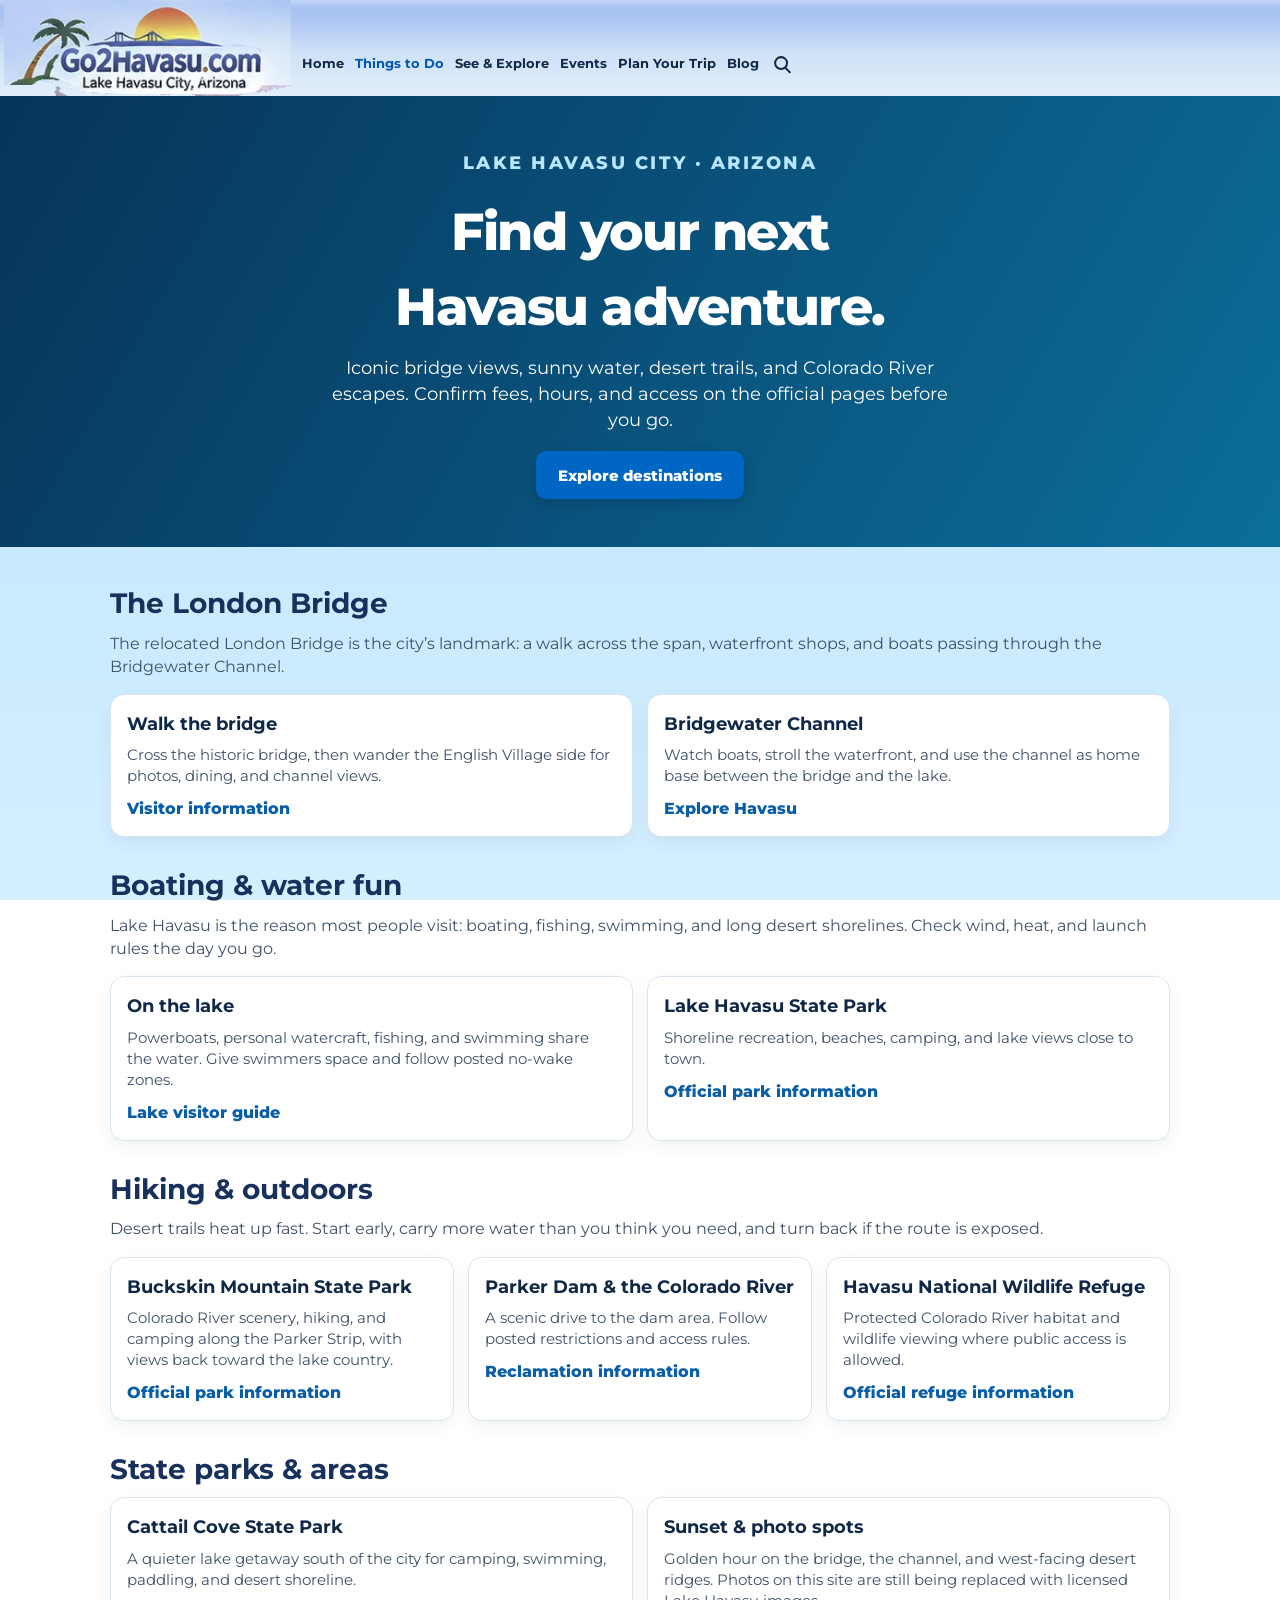
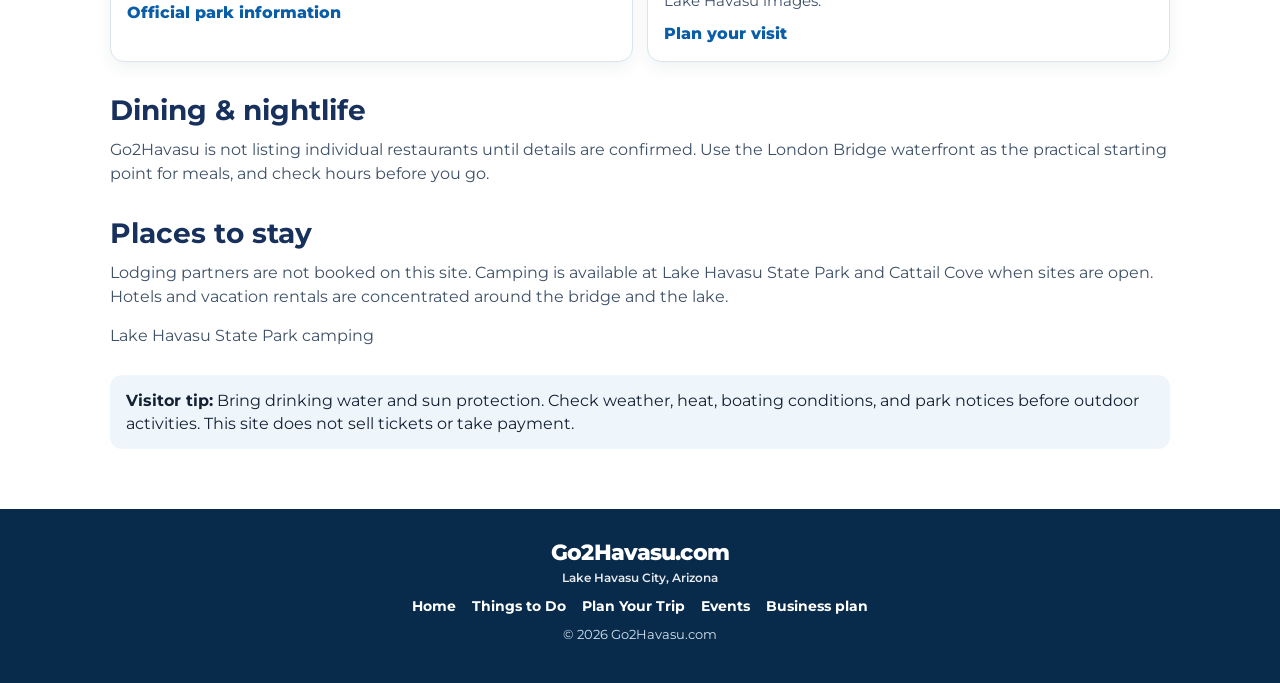
==== commit ff050a92: "Match the header logo with the white wave underneath Use the supplied Go2Havasu mark, including the " ====
--- a/things-to-do.html
+++ b/things-to-do.html
@@ -29,7 +29,7 @@
     <a class="brand" href="/">
       <picture class="brand-art">
         <source srcset="/assets/images/header-logo.webp" type="image/webp">
-        <img src="/assets/images/header-logo.png" alt="Go2Havasu.com, Lake Havasu City, Arizona" width="348" height="101">
+        <img src="/assets/images/header-logo.png" alt="Go2Havasu.com, Lake Havasu City, Arizona" width="311" height="104">
       </picture>
     </a>
     <button class="menu-toggle" type="button" aria-expanded="false" aria-controls="site-nav" aria-label="Open menu">
--- a/styles.css
+++ b/styles.css
@@ -163,16 +163,24 @@
 .header-nav { display: contents; }
 
 @media (min-width: 861px) {
-  .brand { margin-right: -34px; }
+  .brand { margin-right: 6px; }
+  .site-header { align-items: flex-end; }
   .header-nav {
     position: static;
     display: flex;
     align-items: center;
+    align-self: flex-end;
     gap: 2px;
     flex: 0 1 auto;
     min-width: 0;
+    /* Links sit on the Go2Havasu.com line, above the white wave. */
+    margin-bottom: 12px;
   }
-  .header-nav .main-nav { position: static; flex: 0 0 auto; }
+  .header-nav .main-nav {
+    position: static;
+    flex: 0 0 auto;
+    padding-bottom: 0;
+  }
 }
 
 .menu-toggle {
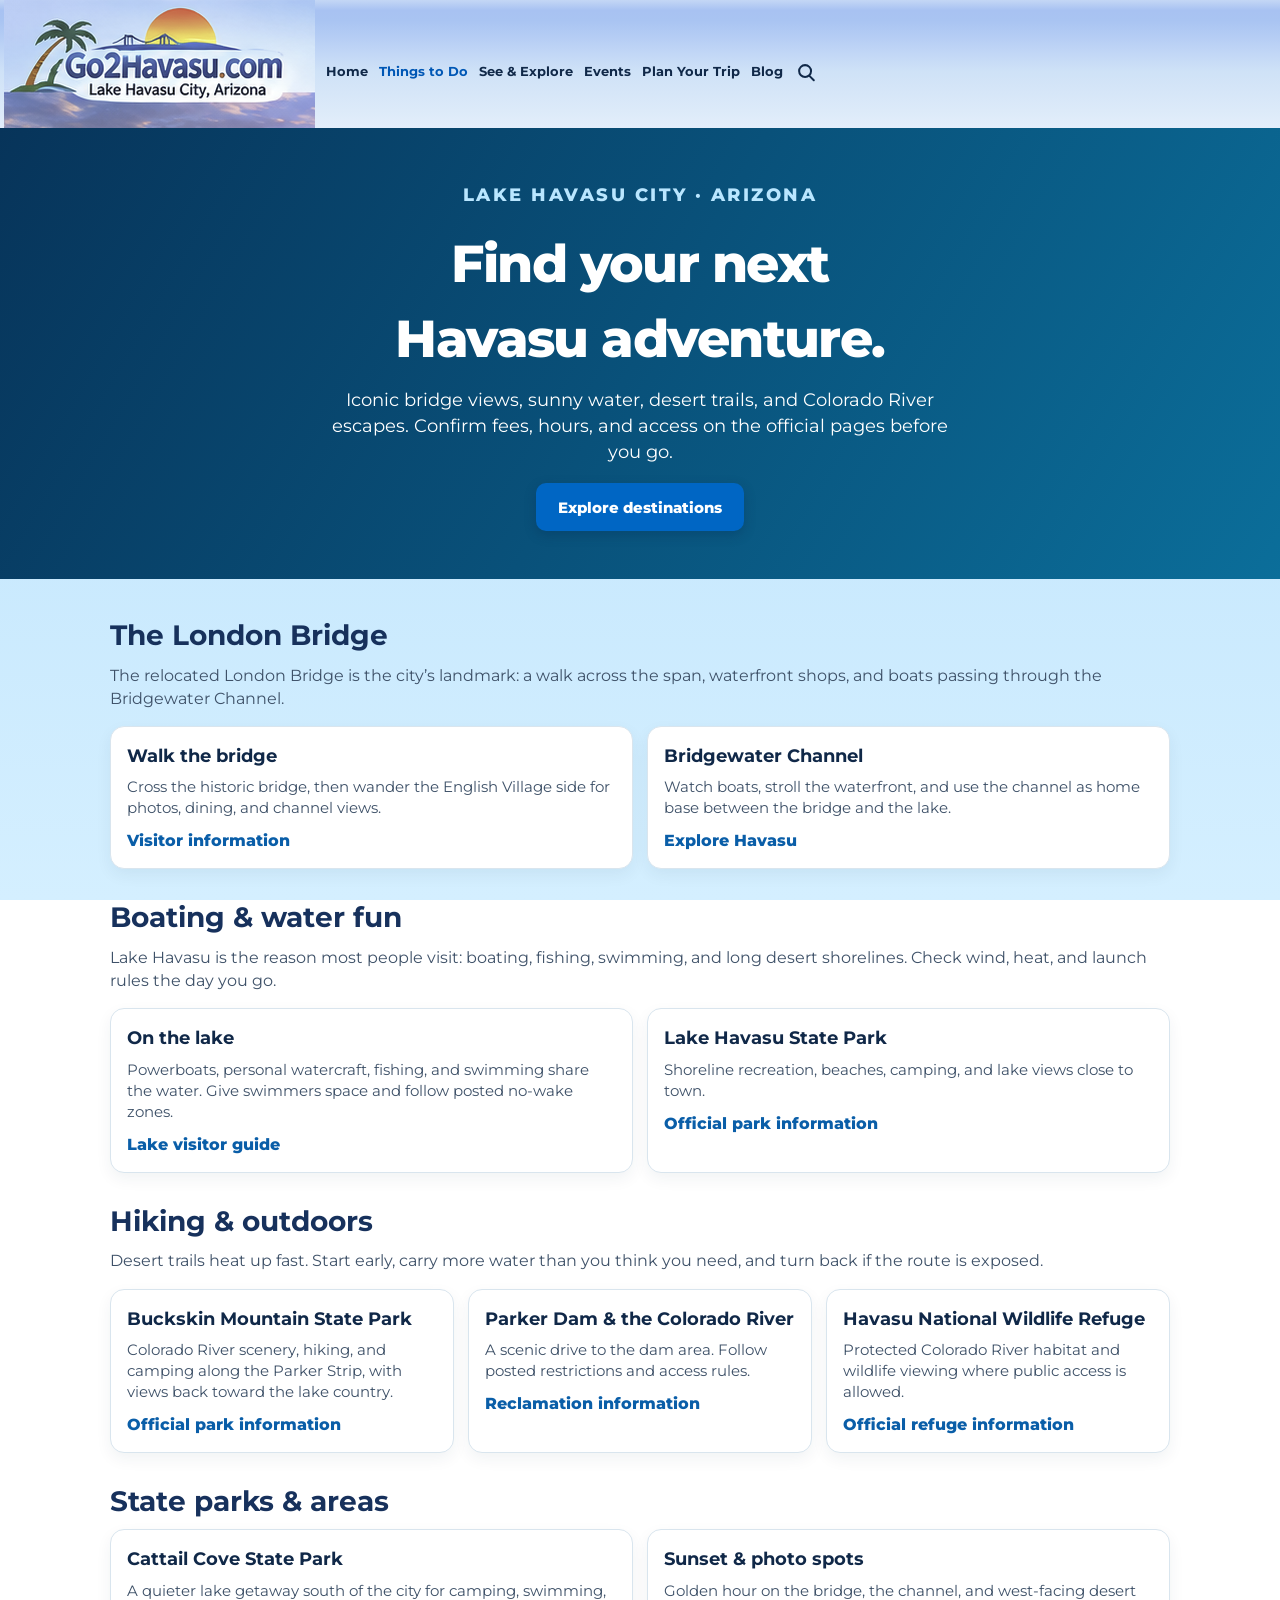
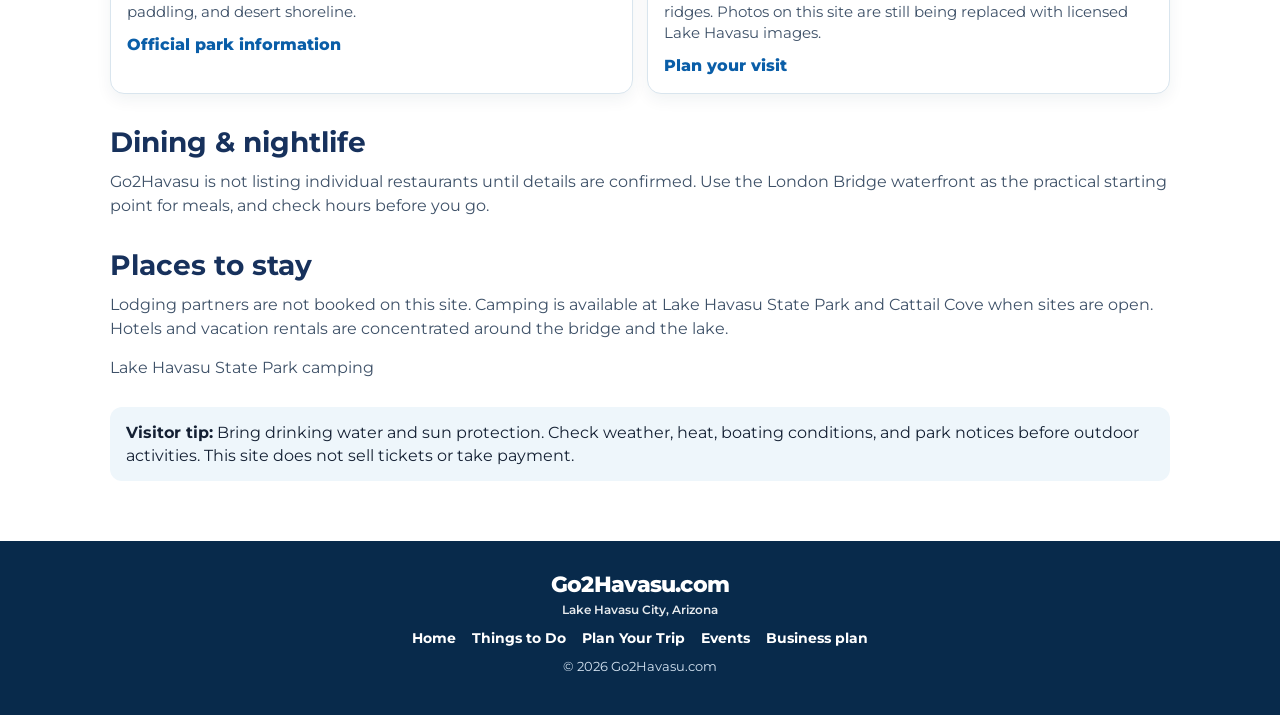
==== commit aadc071d: "Use the supplied header logo at its exact pixels Show the approved mark at its native 311 by 128 siz" ====
--- a/things-to-do.html
+++ b/things-to-do.html
@@ -29,7 +29,7 @@
     <a class="brand" href="/">
       <picture class="brand-art">
         <source srcset="/assets/images/header-logo.webp" type="image/webp">
-        <img src="/assets/images/header-logo.png" alt="Go2Havasu.com, Lake Havasu City, Arizona" width="311" height="104">
+        <img src="/assets/images/header-logo.png" alt="Go2Havasu.com, Lake Havasu City, Arizona" width="311" height="128">
       </picture>
     </a>
     <button class="menu-toggle" type="button" aria-expanded="false" aria-controls="site-nav" aria-label="Open menu">
--- a/styles.css
+++ b/styles.css
@@ -141,21 +141,18 @@
 .brand-art,
 .brand-art img {
   display: block;
-  height: 72px;
-  width: auto;
+  width: 311px;
+  height: 128px;
+  max-width: none;
 }
 
 @container header (min-width: 980px) {
   .brand { max-width: none; }
-  .brand-art,
-  .brand-art img { height: 84px; }
   .main-nav { gap: 18px; }
   .main-nav a { font-size: 14.5px; }
 }
 
 @container header (min-width: 1180px) {
-  .brand-art,
-  .brand-art img { height: 96px; }
   .main-nav { gap: 26px; }
   .main-nav a { font-size: 15.5px; }
 }
@@ -174,7 +171,7 @@
     flex: 0 1 auto;
     min-width: 0;
     /* Links sit on the Go2Havasu.com line, above the white wave. */
-    margin-bottom: 12px;
+    margin-bottom: 36px;
   }
   .header-nav .main-nav {
     position: static;
@@ -907,6 +904,9 @@
 
 @media (max-width: 860px) {
   .menu-toggle { display: inline-flex; }
+  .brand { max-width: calc(100% - 108px); }
+  .brand-art,
+  .brand-art img { width: 100%; height: auto; max-width: 100%; }
   .main-nav {
     display: none;
     position: absolute;
@@ -950,7 +950,7 @@
   .search-row { flex-direction: column; }
   .brand { max-width: 68vw; }
   .brand-art,
-  .brand-art img { height: 58px; }
+  .brand-art img { width: 100%; height: auto; max-width: 100%; }
 }
 
 @media (prefers-reduced-motion: reduce) {
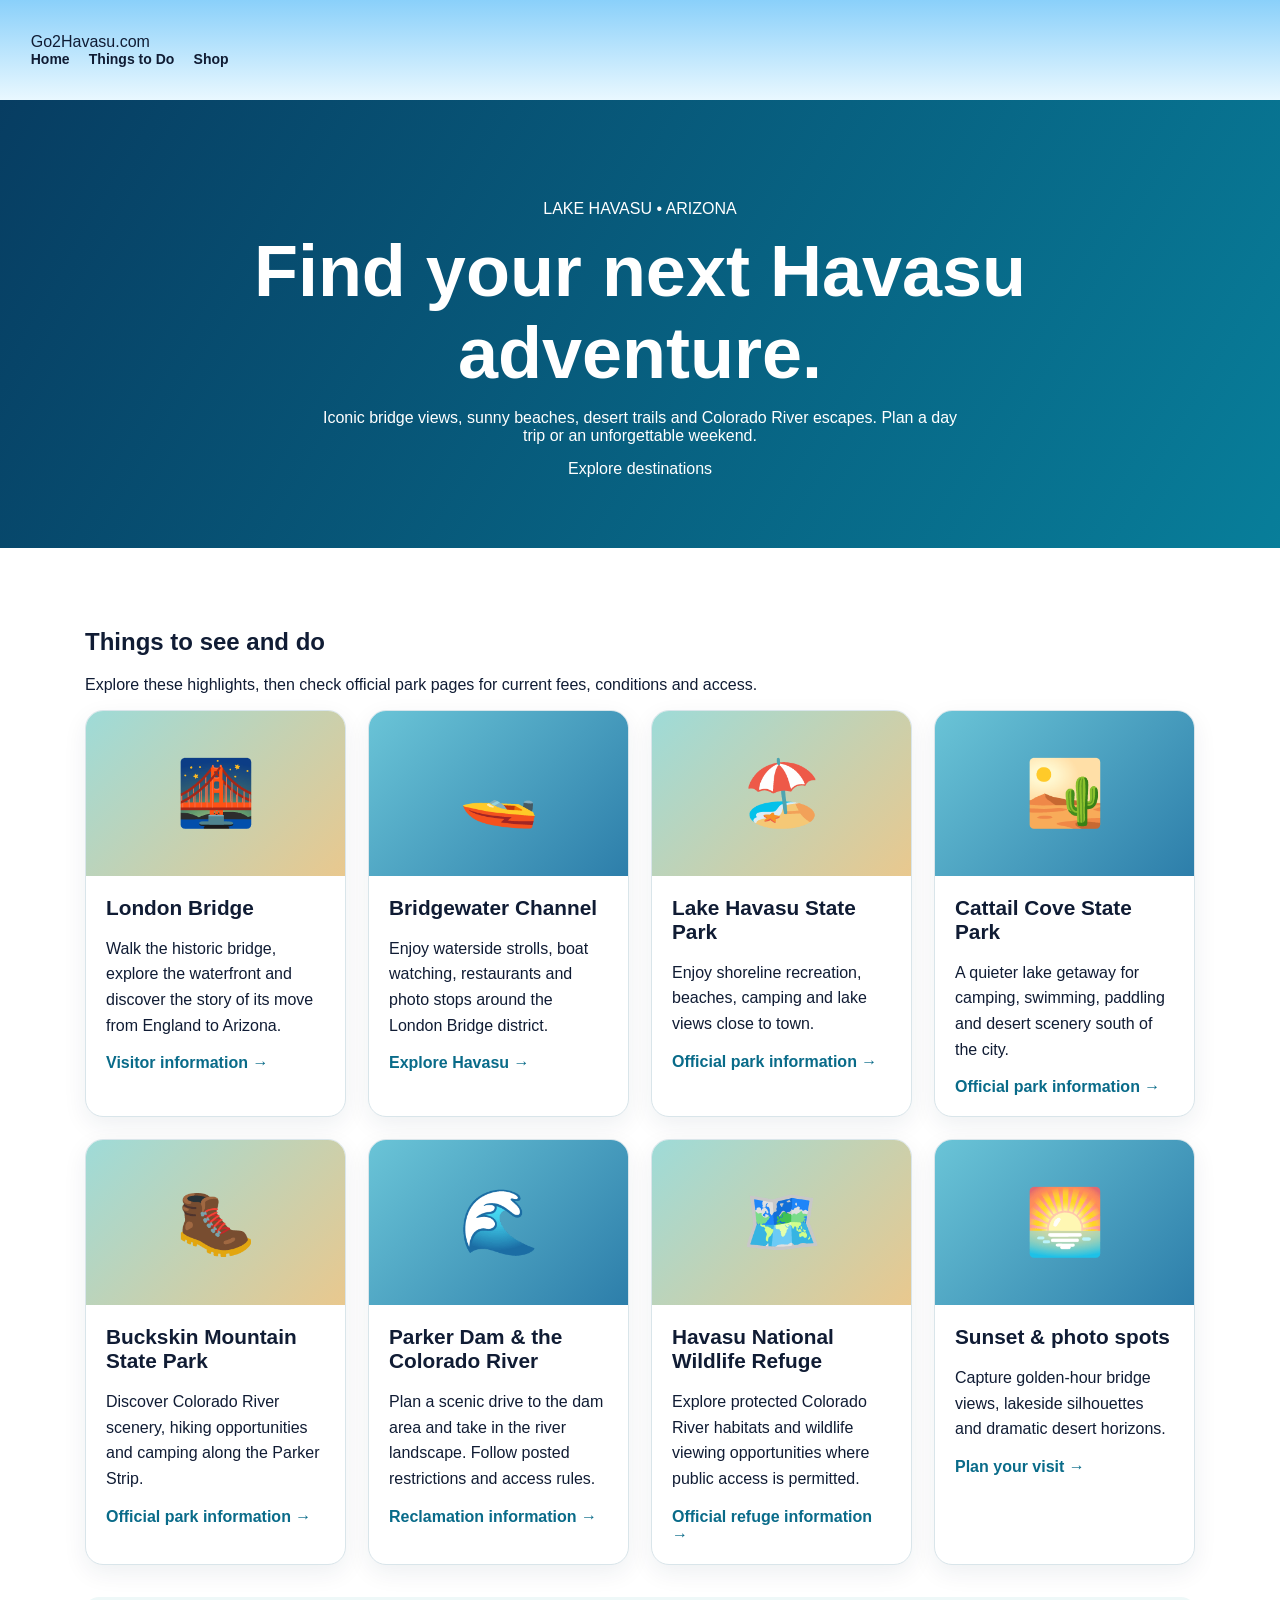
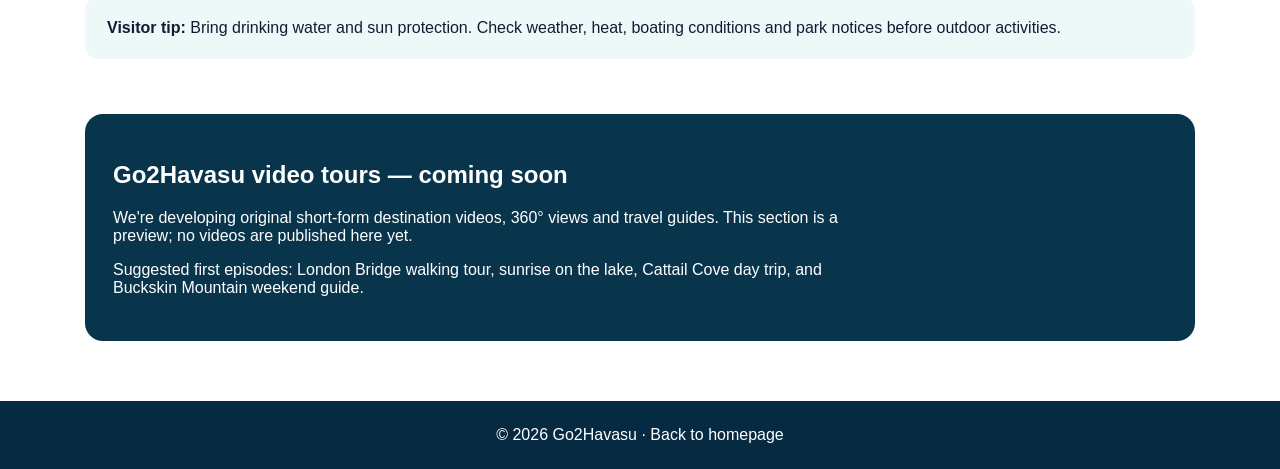
==== commit 284d053f: "Merge ee4ceffcb30f49be516508706a370821fe67bc28 into 2e705cf44c82cdb7d2491b37f692804f4b709eec" ====
--- a/things-to-do.html
+++ b/things-to-do.html
@@ -1,178 +1,16 @@
 <!doctype html>
-<html lang="en">
-<head>
-  <meta charset="utf-8">
-  <meta name="viewport" content="width=device-width, initial-scale=1">
-  <title>Things to Do in Lake Havasu City | Go2Havasu.com</title>
-  <meta name="description" content="Things to do in Lake Havasu City: London Bridge, boating, Buckskin Mountain, Lake Havasu State Park, Cattail Cove, and Colorado River day trips.">
-  <link rel="canonical" href="https://www.go2havasu.com/things-to-do.html">
-  <meta property="og:type" content="article">
-  <meta property="og:site_name" content="Go2Havasu.com">
-  <meta property="og:title" content="Things to Do in Lake Havasu City | Go2Havasu.com">
-  <meta property="og:description" content="London Bridge, lake days, desert hikes, and state parks around Lake Havasu City, Arizona.">
-  <meta property="og:url" content="https://www.go2havasu.com/things-to-do.html">
-  <meta property="og:image" content="https://www.go2havasu.com/assets/og-logo.png">
-  <meta name="twitter:card" content="summary_large_image">
-  <meta name="twitter:image" content="https://www.go2havasu.com/assets/og-logo.png">
-  <meta name="theme-color" content="#0b3a66">
-  <link rel="icon" href="/assets/favicon-32.png" type="image/png" sizes="32x32">
-  <link rel="icon" href="/assets/favicon-48.png" type="image/png" sizes="48x48">
-  <link rel="apple-touch-icon" href="/assets/apple-touch-icon.png">
-  <link rel="preconnect" href="https://fonts.googleapis.com">
-  <link rel="preconnect" href="https://fonts.gstatic.com" crossorigin>
-  <link href="https://fonts.googleapis.com/css2?family=Montserrat:wght@500;600;700;800&amp;display=swap" rel="stylesheet">
-  <link rel="stylesheet" href="/styles.css">
-</head>
-<body>
-  <a class="skip-link" href="#main">Skip to content</a>
-  <header class="site-header guide-header" role="banner">
-    <a class="brand" href="/">
-      <picture class="brand-art">
-        <source srcset="/assets/images/header-logo.webp" type="image/webp">
-        <img src="/assets/images/header-logo.png" alt="Go2Havasu.com, Lake Havasu City, Arizona" width="311" height="128">
-      </picture>
-    </a>
-    <button class="menu-toggle" type="button" aria-expanded="false" aria-controls="site-nav" aria-label="Open menu">
-      <span class="menu-bars"></span>
-    </button>
-    <div class="header-nav">
-      <nav class="main-nav" id="site-nav" aria-label="Main">
-        <a href="/">Home</a>
-        <a href="/things-to-do.html" aria-current="page">Things to Do</a>
-        <a href="/#explore">See &amp; Explore</a>
-        <a href="/#events">Events</a>
-        <a href="/#plan">Plan Your Trip</a>
-        <a href="/#blog">Blog</a>
-      </nav>
-      <button class="nav-search" type="button" aria-haspopup="dialog" aria-controls="searchDialog" aria-label="Search">
-        <svg viewBox="0 0 24 24" aria-hidden="true" fill="none" stroke="currentColor" stroke-width="2.2" stroke-linecap="round">
-          <circle cx="11" cy="11" r="6.5"></circle>
-          <path d="M16 16.5L20.5 21"></path>
-        </svg>
-      </button>
-    </div>
-  </header>
-
-  <main id="main">
-    <section class="guide-hero">
-      <p class="kicker">LAKE HAVASU CITY · ARIZONA</p>
-      <h1>Find your next Havasu adventure.</h1>
-      <p>Iconic bridge views, sunny water, desert trails, and Colorado River escapes. Confirm fees, hours, and access on the official pages before you go.</p>
-      <a class="primary-button" href="#destinations">Explore destinations</a>
-    </section>
-
-    <div class="guide-wrap" id="destinations">
-      <section class="guide-block" id="london-bridge">
-        <h2>The London Bridge</h2>
-        <p>The relocated London Bridge is the city’s landmark: a walk across the span, waterfront shops, and boats passing through the Bridgewater Channel.</p>
-        <div class="guide-grid">
-          <article class="guide-card">
-            <h3>Walk the bridge</h3>
-            <p>Cross the historic bridge, then wander the English Village side for photos, dining, and channel views.</p>
-            <a href="https://www.golakehavasu.com/" target="_blank" rel="noopener noreferrer">Visitor information</a>
-          </article>
-          <article class="guide-card">
-            <h3>Bridgewater Channel</h3>
-            <p>Watch boats, stroll the waterfront, and use the channel as home base between the bridge and the lake.</p>
-            <a href="https://www.golakehavasu.com/" target="_blank" rel="noopener noreferrer">Explore Havasu</a>
-          </article>
-        </div>
-      </section>
-
-      <section class="guide-block" id="boating">
-        <h2>Boating &amp; water fun</h2>
-        <p>Lake Havasu is the reason most people visit: boating, fishing, swimming, and long desert shorelines. Check wind, heat, and launch rules the day you go.</p>
-        <div class="guide-grid">
-          <article class="guide-card">
-            <h3>On the lake</h3>
-            <p>Powerboats, personal watercraft, fishing, and swimming share the water. Give swimmers space and follow posted no-wake zones.</p>
-            <a href="https://www.golakehavasu.com/" target="_blank" rel="noopener noreferrer">Lake visitor guide</a>
-          </article>
-          <article class="guide-card" id="state-park">
-            <h3>Lake Havasu State Park</h3>
-            <p>Shoreline recreation, beaches, camping, and lake views close to town.</p>
-            <a href="https://azstateparks.com/lake-havasu" target="_blank" rel="noopener noreferrer">Official park information</a>
-          </article>
-        </div>
-      </section>
-
-      <section class="guide-block" id="hiking">
-        <h2>Hiking &amp; outdoors</h2>
-        <p>Desert trails heat up fast. Start early, carry more water than you think you need, and turn back if the route is exposed.</p>
-        <div class="guide-grid">
-          <article class="guide-card" id="buckskin">
-            <h3>Buckskin Mountain State Park</h3>
-            <p>Colorado River scenery, hiking, and camping along the Parker Strip, with views back toward the lake country.</p>
-            <a href="https://azstateparks.com/buckskin" target="_blank" rel="noopener noreferrer">Official park information</a>
-          </article>
-          <article class="guide-card" id="parker-dam">
-            <h3>Parker Dam &amp; the Colorado River</h3>
-            <p>A scenic drive to the dam area. Follow posted restrictions and access rules.</p>
-            <a href="https://www.usbr.gov/lc/region/g4000/parkerdam.html" target="_blank" rel="noopener noreferrer">Reclamation information</a>
-          </article>
-          <article class="guide-card">
-            <h3>Havasu National Wildlife Refuge</h3>
-            <p>Protected Colorado River habitat and wildlife viewing where public access is allowed.</p>
-            <a href="https://www.fws.gov/refuge/havasu" target="_blank" rel="noopener noreferrer">Official refuge information</a>
-          </article>
-        </div>
-      </section>
-
-      <section class="guide-block" id="parks">
-        <h2>State parks &amp; areas</h2>
-        <div class="guide-grid">
-          <article class="guide-card" id="cattail">
-            <h3>Cattail Cove State Park</h3>
-            <p>A quieter lake getaway south of the city for camping, swimming, paddling, and desert shoreline.</p>
-            <a href="https://azstateparks.com/cattail-cove" target="_blank" rel="noopener noreferrer">Official park information</a>
-          </article>
-          <article class="guide-card">
-            <h3>Sunset &amp; photo spots</h3>
-            <p>Golden hour on the bridge, the channel, and west-facing desert ridges. Photos on this site are still being replaced with licensed Lake Havasu images.</p>
-            <a href="/#plan">Plan your visit</a>
-          </article>
-        </div>
-      </section>
-
-      <section class="guide-block" id="dining">
-        <h2>Dining &amp; nightlife</h2>
-        <p>Go2Havasu is not listing individual restaurants until details are confirmed. Use the London Bridge waterfront as the practical starting point for meals, and check hours before you go.</p>
-      </section>
-
-      <section class="guide-block" id="stay">
-        <h2>Places to stay</h2>
-        <p>Lodging partners are not booked on this site. Camping is available at Lake Havasu State Park and Cattail Cove when sites are open. Hotels and vacation rentals are concentrated around the bridge and the lake.</p>
-        <p><a href="https://azstateparks.com/lake-havasu" target="_blank" rel="noopener noreferrer">Lake Havasu State Park camping</a></p>
-      </section>
-
-      <aside class="guide-note">
-        <strong>Visitor tip:</strong> Bring drinking water and sun protection. Check weather, heat, boating conditions, and park notices before outdoor activities. This site does not sell tickets or take payment.
-      </aside>
-    </div>
-  </main>
-
-  <footer class="site-footer">
-    <a class="footer-brand" href="/">Go2Havasu.com<span>Lake Havasu City, Arizona</span></a>
-    <nav class="footer-nav" aria-label="Footer">
-      <a href="/">Home</a>
-      <a href="/things-to-do.html">Things to Do</a>
-      <a href="/#plan">Plan Your Trip</a>
-      <a href="/#events">Events</a>
-      <a href="/BUSINESS_PLAN.md">Business plan</a>
-    </nav>
-    <p>© <span id="year"></span> Go2Havasu.com</p>
-  </footer>
-
-  <dialog class="search-dialog" id="searchDialog" aria-labelledby="searchTitle">
-    <form class="search-form" method="dialog">
-      <h2 id="searchTitle">Search Go2Havasu</h2>
-      <div class="search-row">
-        <input id="searchInput" type="search" name="q" placeholder="Try London Bridge, boating, parks…" aria-label="Search guides" autocomplete="off">
-        <button class="search-close" type="submit" value="cancel">Close</button>
-      </div>
-      <ul class="search-results" id="searchResults"></ul>
-    </form>
-  </dialog>
-  <script src="/script.js"></script>
-</body>
-</html>
+<html lang="en"><head><meta charset="utf-8"><meta name="viewport" content="width=device-width,initial-scale=1"><meta name="description" content="Explore London Bridge, Lake Havasu State Park, Buckskin Mountain, Cattail Cove, Parker Dam and more with Go2Havasu."><title>Things to Do in Lake Havasu | Go2Havasu</title><link rel="stylesheet" href="styles.css"><style>
+.guide-hero{padding:100px 20px 70px;background:linear-gradient(120deg,#073d62,#087e9a);color:white;text-align:center}.guide-hero h1{font-size:clamp(2.4rem,6vw,4.5rem);margin:12px auto;max-width:900px}.guide-hero p{max-width:650px;margin:15px auto}.guide-wrap{max-width:1150px;margin:auto;padding:60px 20px}.guide-grid{display:grid;grid-template-columns:repeat(auto-fit,minmax(260px,1fr));gap:22px}.guide-card{background:#fff;border:1px solid #d9e5ea;border-radius:18px;overflow:hidden;box-shadow:0 8px 24px #062e4712}.guide-art{height:165px;display:flex;align-items:center;justify-content:center;font-size:4rem;background:linear-gradient(135deg,#9edbd8,#e9c88e)}.guide-card:nth-child(2n) .guide-art{background:linear-gradient(135deg,#6ac4d7,#2d7eaa)}.guide-card div:last-child{padding:20px}.guide-card h2{font-size:1.3rem;margin:0 0 10px}.guide-card p{line-height:1.6}.guide-card a{font-weight:bold;color:#096b89}.guide-note{padding:22px;border-radius:14px;background:#eef8f8;margin-top:32px}.guide-video{margin-top:55px;padding:28px;background:#08354c;color:#fff;border-radius:18px}.guide-video p{max-width:760px}.guide-video a{color:#b2f2ff}footer{padding:25px;text-align:center;background:#062a42;color:#fff}
+</style></head><body><header class="site-header"><div class="container nav-wrap"><a class="brand" href="/">Go2Havasu.com</a><nav class="main-nav" aria-label="Primary"><a href="/">Home</a><a href="/things-to-do.html">Things to Do</a><a href="/#shop">Shop</a></nav></div></header>
+<main><section class="guide-hero"><span>LAKE HAVASU • ARIZONA</span><h1>Find your next Havasu adventure.</h1><p>Iconic bridge views, sunny beaches, desert trails and Colorado River escapes. Plan a day trip or an unforgettable weekend.</p><a class="btn btn-primary" href="#destinations">Explore destinations</a></section>
+<section class="guide-wrap" id="destinations"><h2>Things to see and do</h2><p>Explore these highlights, then check official park pages for current fees, conditions and access.</p><div class="guide-grid">
+<article class="guide-card"><div class="guide-art" aria-hidden="true">🌉</div><div><h2>London Bridge</h2><p>Walk the historic bridge, explore the waterfront and discover the story of its move from England to Arizona.</p><a href="https://www.golakehavasu.com/" target="_blank" rel="noopener noreferrer">Visitor information →</a></div></article>
+<article class="guide-card"><div class="guide-art" aria-hidden="true">🚤</div><div><h2>Bridgewater Channel</h2><p>Enjoy waterside strolls, boat watching, restaurants and photo stops around the London Bridge district.</p><a href="https://www.golakehavasu.com/" target="_blank" rel="noopener noreferrer">Explore Havasu →</a></div></article>
+<article class="guide-card"><div class="guide-art" aria-hidden="true">🏖️</div><div><h2>Lake Havasu State Park</h2><p>Enjoy shoreline recreation, beaches, camping and lake views close to town.</p><a href="https://azstateparks.com/lake-havasu" target="_blank" rel="noopener noreferrer">Official park information →</a></div></article>
+<article class="guide-card"><div class="guide-art" aria-hidden="true">🏜️</div><div><h2>Cattail Cove State Park</h2><p>A quieter lake getaway for camping, swimming, paddling and desert scenery south of the city.</p><a href="https://azstateparks.com/cattail-cove" target="_blank" rel="noopener noreferrer">Official park information →</a></div></article>
+<article class="guide-card"><div class="guide-art" aria-hidden="true">🥾</div><div><h2>Buckskin Mountain State Park</h2><p>Discover Colorado River scenery, hiking opportunities and camping along the Parker Strip.</p><a href="https://azstateparks.com/buckskin" target="_blank" rel="noopener noreferrer">Official park information →</a></div></article>
+<article class="guide-card"><div class="guide-art" aria-hidden="true">🌊</div><div><h2>Parker Dam & the Colorado River</h2><p>Plan a scenic drive to the dam area and take in the river landscape. Follow posted restrictions and access rules.</p><a href="https://www.usbr.gov/lc/region/g4000/parkerdam.html" target="_blank" rel="noopener noreferrer">Reclamation information →</a></div></article>
+<article class="guide-card"><div class="guide-art" aria-hidden="true">🗺️</div><div><h2>Havasu National Wildlife Refuge</h2><p>Explore protected Colorado River habitats and wildlife viewing opportunities where public access is permitted.</p><a href="https://www.fws.gov/refuge/havasu" target="_blank" rel="noopener noreferrer">Official refuge information →</a></div></article>
+<article class="guide-card"><div class="guide-art" aria-hidden="true">🌅</div><div><h2>Sunset & photo spots</h2><p>Capture golden-hour bridge views, lakeside silhouettes and dramatic desert horizons.</p><a href="/#plan">Plan your visit →</a></div></article>
+</div><aside class="guide-note"><strong>Visitor tip:</strong> Bring drinking water and sun protection. Check weather, heat, boating conditions and park notices before outdoor activities.</aside>
+<section class="guide-video"><h2>Go2Havasu video tours — coming soon</h2><p>We're developing original short-form destination videos, 360° views and travel guides. This section is a preview; no videos are published here yet.</p><p>Suggested first episodes: London Bridge walking tour, sunrise on the lake, Cattail Cove day trip, and Buckskin Mountain weekend guide.</p></section></section></main><footer>© <span id="year"></span> Go2Havasu · <a href="/">Back to homepage</a></footer><script>document.getElementById('year').textContent=new Date().getFullYear()</script></body></html>
--- a/styles.css
+++ b/styles.css
@@ -1,959 +1,91 @@
-:root {
-  --navy: #102848;
-  --ink: #142033;
-  --muted: #3e5168;
-  --blue: #0066c4;
-  --blue-dark: #0054a3;
-  --icon: #005ab9;
-  --header-top: #eaf6ff;
-  --header-mid: #c5e7fd;
-  --header-bottom: #9fd4fb;
-  --line: #d5deea;
-  --card: #ffffff;
-  --soft: #f4f7fb;
-  --focus: #ffbf00;
-  --shadow: 0 8px 18px rgba(16, 40, 70, 0.12);
-  --radius: 12px;
-  --font: Montserrat, "Trebuchet MS", Arial, sans-serif;
+:root{--navy:#092b56;--blue:#087ad7;--ink:#101c34;--soft:#f5f8fc}*{box-sizing:border-box}html{scroll-behavior:smooth}body{margin:0;background:#fff;color:var(--ink);font-family:Montserrat,Arial,sans-serif}a{text-decoration:none;color:inherit}.site-header{height:100px;background:#e6f7ff;display:flex;align-items:center;justify-content:space-between;padding:8px 2.4%;gap:20px;border-bottom:1px solid #c5e5f7}.brand-logo{display:block;flex-shrink:0}.brand-logo img{width:260px;max-height:85px;object-fit:contain}.main-nav{display:flex;align-items:center;gap:clamp(12px,1.5vw,27px);font-weight:700;font-size:14px}.main-nav a:hover{color:#0066b7}.menu-toggle{display:none;background:none;border:0;font-size:27px}.showcase{display:grid;grid-template-columns:55.5% 44.5%;align-items:start}.showcase-left,.showcase-right{min-width:0}.hero{min-height:376px;position:relative;background-image:linear-gradient(90deg,rgba(0,23,56,.57),rgba(0,20,42,.1)),url('https://commons.wikimedia.org/wiki/Special:FilePath/LondonBridge_LakeHavasu.jpg');background-size:cover;background-position:center;display:flex;align-items:center}.hero-shade{position:absolute;inset:0;background:linear-gradient(0deg,rgba(0,25,52,.22),transparent)}.hero-content{position:relative;color:#fff;padding:35px 5.5%;text-shadow:0 2px 10px #0008}.hero h1{font-size:clamp(38px,3.5vw,65px);font-weight:900;line-height:1.03;letter-spacing:-.035em;margin:0 0 16px}.hero p{font-size:clamp(15px,1.25vw,21px);font-weight:700;line-height:1.4;margin:0 0 25px}.hero-actions{display:flex;gap:16px;flex-wrap:wrap}.primary-button,.outline-button{padding:15px 22px;border-radius:11px;display:inline-flex;align-items:center;justify-content:center;font-weight:800;font-size:14px}.primary-button{background:#0076d9;color:white}.outline-button{color:white;border:2px solid #fff;background:#102f4866}.quick-nav{min-height:126px;display:grid;grid-template-columns:repeat(6,minmax(0,1fr));gap:5px;align-items:center;padding:13px 2%;border-bottom:1px solid #e3e8ee}.quick-nav a{font-size:clamp(9px,.8vw,13px);font-weight:700;text-align:center;line-height:1.3}.quick-nav span{display:block;font-size:33px;color:var(--navy);height:50px}.attractions{padding:20px 2% 32px}.attractions h2{text-align:center;font-size:clamp(24px,2.2vw,35px);margin:6px 0 26px}.attraction-grid{display:grid;grid-template-columns:repeat(4,minmax(0,1fr));gap:12px}.attraction-card{border-radius:10px;overflow:hidden;background:#fff;box-shadow:0 6px 12px #153a5b24}.attraction-photo{height:133px;background-size:cover;background-position:center}.bridge-photo,.mini-bridge{background-image:url('https://commons.wikimedia.org/wiki/Special:FilePath/London_Bridge%2C_Lake_Havasu_City_%286630237019%29.jpg')}.lake-photo,.mini-boat{background-image:url('https://commons.wikimedia.org/wiki/Special:FilePath/London_Bridge%2C_Lake_Havasu_City_%286630237587%29.jpg')}.buckskin-photo,.mini-hike{background-image:url('https://images.unsplash.com/photo-1464822759023-fed622ff2c3b?auto=format&fit=crop&w=800&q=85')}.park-photo,.mini-state{background-image:url('https://images.unsplash.com/photo-1470770841072-f978cf4d019e?auto=format&fit=crop&w=800&q=85')}.attraction-text{position:relative;padding:13px 10px 18px;min-height:142px}.attraction-text h3{font-size:14px;margin:0 0 5px;font-weight:800}.attraction-text p{font-size:12px;line-height:1.35;margin:0;padding-right:12px}.attraction-text span{position:absolute;right:7px;bottom:20px;font-size:30px}.showcase-right{padding:0 10px 0 10px}.video-panel{height:345px;position:relative;background:#092b4e;overflow:hidden;color:#fff;border-radius:0 0 7px 7px}.video-panel h2{position:absolute;z-index:2;left:20px;top:12px;right:15px;font-size:clamp(17px,1.55vw,26px);line-height:1.25;margin:0;text-shadow:0 2px 8px #000b}.video-panel h2 span{display:block}.video-visual{height:100%;background:linear-gradient(0deg,#062b4b9c,#062b4b15),url('https://commons.wikimedia.org/wiki/Special:FilePath/London_Bridge%2C_Lake_Havasu_City_%286630237019%29.jpg');background-size:cover;background-position:center;display:grid;place-items:center}.play-symbol{background:#082d4dbb;border-radius:50%;height:80px;width:80px;display:grid;place-items:center;padding-left:6px;font-size:30px}.video-controls{position:absolute;bottom:9px;left:12px;right:12px;border-top:4px solid #e7e9eb;padding-top:8px;display:flex;justify-content:space-between;font-size:12px}.video-status{position:absolute;bottom:42px;left:14px;background:#06233ec7;padding:5px 9px;font-size:10px}.mini-gallery{display:grid;grid-template-columns:repeat(4,minmax(0,1fr));gap:9px;padding:10px 0}.mini-card{height:158px;border-radius:7px;overflow:hidden;background-size:cover;background-position:center;position:relative;display:flex;align-items:end;padding:10px;color:white}.mini-card:before{content:'';position:absolute;inset:0;background:linear-gradient(0deg,#000b,transparent 70%)}.mini-card strong{position:relative;font-size:clamp(11px,.9vw,15px);line-height:1.2}.business-plan{background:#f5f7fb;border-radius:8px;padding:13px 12px 18px;margin:6px 0}.business-plan h2{font-size:clamp(19px,1.65vw,28px);color:#092b56;margin:0 0 13px}.business-grid{display:grid;grid-template-columns:repeat(4,minmax(0,1fr))}.business-grid>div{padding:2px 10px;border-right:1px solid #c9d4df}.business-grid>div:last-child{border-right:0}.biz-icon{font-size:26px;color:#092b56}.business-grid h3{font-size:12px;margin:5px 0}.business-grid p{font-size:10px;line-height:1.55;margin:0}.plan-link{display:block;margin:14px 8px 0;font-size:11px;color:#096cae;font-weight:800}.sunset-banner{min-height:210px;border-radius:7px;background:linear-gradient(0deg,#092b4d8c,transparent),url('https://images.unsplash.com/photo-1472120435266-53107fd0c44a?auto=format&fit=crop&w=1200&q=85');background-position:center;background-size:cover;display:flex;align-items:end;padding:20px;color:#fff}.sunset-banner strong{display:block;font-size:21px}.sunset-banner span{display:block;font-size:12px}.below-section{text-align:center;padding:70px 20px;background:#fff}.below-section>div{max-width:750px;margin:auto}.below-section h2,.section-title h2{font-size:clamp(28px,3vw,42px);line-height:1.2}.below-section p{line-height:1.7;margin-bottom:30px}.kicker{font-size:12px;color:#008bb8;letter-spacing:.15em;font-weight:800}.soft{background:#edf8fc}.shop-section{padding:65px 5%;background:#f5f9fb}.section-title{text-align:center;margin-bottom:35px}.products{max-width:1000px;margin:auto;display:grid;grid-template-columns:repeat(3,minmax(0,1fr));gap:22px}.product{background:#fff;border:1px solid #dce8f0;border-radius:14px;padding:20px;text-align:center}.product-art{height:150px;display:grid;place-items:center;background:#e6f5f8;border-radius:10px;font-size:70px}.product h3{font-size:18px}.product p{font-size:13px}.product strong{display:block;margin:10px}.add-cart{background:#087ad7;color:white;border:0;border-radius:8px;padding:12px 16px;font-weight:700;cursor:pointer}.cart-message{text-align:center;font-size:12px;color:#5b6574}footer{background:#082a4b;color:#fff;text-align:center;padding:30px}footer img{width:180px;background:white;border-radius:8px;padding:5px}footer p{font-size:12px}@media(max-width:1050px){.showcase{grid-template-columns:1fr}.showcase-right{padding:0 15px 15px}.hero{min-height:440px}.attraction-photo{height:180px}.video-panel{height:430px}.business-grid p{font-size:12px}.business-grid h3{font-size:14px}}@media(max-width:760px){.site-header{height:auto;min-height:80px;flex-wrap:wrap}.brand-logo img{width:190px}.menu-toggle{display:block}.main-nav{display:none;width:100%;flex-direction:column;align-items:start;padding:15px}.main-nav.open{display:flex}.hero{min-height:420px}.quick-nav{grid-template-columns:repeat(3,1fr);row-gap:20px}.attraction-grid,.mini-gallery{grid-template-columns:repeat(2,1fr)}.business-grid{grid-template-columns:repeat(2,1fr);gap:18px}.business-grid>div:nth-child(2){border-right:0}.products{grid-template-columns:1fr}.attraction-photo{height:165px}.video-panel{height:340px}}@media(max-width:450px){.hero h1{font-size:42px}.attraction-grid{gap:8px}.attraction-text h3{font-size:12px}.attraction-text p{font-size:11px}.mini-card{height:130px}.video-panel h2{font-size:17px}.business-grid p{font-size:11px}}
+/* Match approved reference image proportions and improve photographic consistency */
+.site-header{background:linear-gradient(180deg,#8ad0fa,#e9f8ff);border-bottom:0}.showcase{grid-template-columns:55.5% 44.5%}.hero{background-position:center 48%;min-height:376px}.hero-shade{background:linear-gradient(90deg,rgba(0,20,50,.38),rgba(0,25,55,.02))}.attraction-photo{background-position:center}.video-panel{background-color:#07375d}.video-visual{background-position:center}.mini-bridge{background-position:center}.mini-boat{background-position:center}.quick-nav span{font-size:31px}.video-controls{display:none}.video-status{bottom:10px;left:12px;right:12px;font-size:12px;padding:10px;text-align:center}.video-panel h2{max-width:96%}.video-visual .play-symbol{font-size:23px;opacity:.85}.photo-credit{font-size:11px;padding:10px 18px;text-align:center;color:#66758a;background:#f5f8fa}.photo-credit a{text-decoration:underline}@media(min-width:1051px){.showcase-left{border-right:1px solid #e5ebf0}}
+/* Reference image reconstruction — desktop first, preserving responsive layouts */
+body{overflow-x:hidden}
+.showcase{display:grid;grid-template-columns:55.5% 44.5%;align-items:stretch}
+.showcase-left{min-width:0}
+.showcase-right{min-width:0;padding:5px 8px 0 8px}
+.showcase-left .site-header{height:100px;position:relative;z-index:3;width:100%;padding:7px 2.6%;border-radius:0 12px 0 0;background:linear-gradient(180deg,#81cafa 0%,#dff4ff 100%);gap:10px}
+.showcase-left .brand-logo img{width:clamp(150px,17vw,275px);height:auto;max-height:88px}
+.showcase-left .main-nav{flex:1;justify-content:flex-end;gap:clamp(6px,1vw,18px);font-size:clamp(9px,.77vw,13px);white-space:nowrap}
+.showcase-left .main-nav a[href="#shop"]{display:none}
+.showcase-left .main-nav .nav-search{display:block;font-size:27px;line-height:1}
+.hero{min-height:376px;background-position:center center}
+.hero-content{padding:35px 5.5% 25px}
+.hero h1{font-size:clamp(39px,3.5vw,63px);line-height:1.04}
+.hero p{font-size:clamp(15px,1.23vw,21px)}
+.hero-actions .primary-button{background:#087ddd;box-shadow:0 4px 12px #00315b55}
+.hero-actions .outline-button{border:2px solid #fff}
+.quick-nav{min-height:120px;padding:8px 2%;background:#fff}
+.quick-nav span{font-size:34px;color:#073d81}
+.attractions{background:#f8fbfe;padding:21px 2% 33px}
+.attractions h2{margin:3px 0 27px}
+.attraction-photo{height:130px}
+.attraction-text{min-height:95px}
+.attraction-text h3{font-size:clamp(12px,.93vw,16px)}
+.attraction-text p{font-size:clamp(10px,.76vw,13px)}
+.video-panel{height:337px;border-radius:5px;box-shadow:0 1px 4px #0003}
+.video-panel h2{font-size:clamp(17px,1.45vw,25px);font-weight:800;left:22px;top:12px}
+.video-visual{background-position:center;background-size:cover}
+.play-symbol{width:80px;height:80px;background:#063452c7;border-radius:50%;display:grid;place-items:center}
+.video-progress{position:absolute;left:10px;right:10px;bottom:31px;height:4px;background:#eee9}
+.video-progress span{display:block;width:15%;height:100%;background:#fa2936}
+.video-status{position:absolute;bottom:0;left:0;right:0;padding:8px 12px;text-align:left;border-radius:0;background:#092a43;font-size:11px}
+.mini-gallery{padding:9px 0;gap:9px}
+.mini-card{height:158px}
+.business-plan{margin:6px 0 0;padding:12px 10px 14px;background:linear-gradient(180deg,#edf0f5,#fff);min-height:211px}
+.business-plan h2{margin-bottom:10px}
+.business-grid>div{padding:2px 8px}
+.business-grid h3{font-size:clamp(10px,.73vw,13px)}
+.business-grid p{font-size:clamp(9px,.65vw,11px)}
+.sunset-banner{min-height:220px;margin-top:0}
+@media(max-width:1050px){
+ .showcase{grid-template-columns:1fr}
+ .showcase-left .site-header{height:auto;min-height:90px;border-radius:0}
+ .showcase-left .main-nav{font-size:12px}
+ .showcase-right{padding:10px}
+ .hero{min-height:430px}
+ .attraction-photo{height:170px}
+ .video-panel{height:410px}
+ .business-grid p{font-size:12px}
+}
+@media(max-width:760px){
+ .showcase-left .site-header{padding:8px 4%}
+ .showcase-left .brand-logo img{width:190px}
+ .showcase-left .main-nav{display:none;white-space:normal}
+ .showcase-left .main-nav.open{display:flex}
+ .showcase-left .main-nav a[href="#shop"]{display:block}
+ .showcase-left .menu-toggle{display:block}
+ .hero{min-height:410px}
+ .quick-nav{grid-template-columns:repeat(3,1fr)}
+ .attraction-grid,.mini-gallery{grid-template-columns:repeat(2,1fr)}
+ .attraction-photo{height:145px}
+ .business-grid{grid-template-columns:repeat(2,1fr)}
+ .business-grid p{font-size:11px}
+ .video-panel{height:320px}
 }
 
-*,
-*::before,
-*::after { box-sizing: border-box; }
+/* Visitor search added without changing approved two-column hero composition */
+.search-section{padding:42px 20px;background:#eaf5fb;text-align:center}
+.search-section>div{max-width:800px;margin:0 auto}
+.search-section h2{margin:0 0 8px;color:#073d62;font-size:clamp(24px,2.5vw,34px)}
+.search-section p{line-height:1.5}
+.search-section form label{display:block;text-align:left;font-size:13px;font-weight:700;margin-bottom:8px}
+.search-controls{display:flex;gap:10px}
+.search-controls input{min-width:0;flex:1;border:1px solid #b4cddd;border-radius:8px;padding:13px 15px;font:inherit}
+.search-controls button{border:0;border-radius:8px;background:#087ddd;color:white;font:inherit;font-weight:700;padding:12px 18px;cursor:pointer}
+.search-controls button:hover,.search-controls button:focus-visible{background:#005da8}
+@media(max-width:560px){.search-controls{flex-direction:column}}
 
-html { scroll-behavior: smooth; }
-
-body {
-  margin: 0;
-  color: var(--ink);
-  background: linear-gradient(180deg, var(--header-top) 0%, var(--header-mid) 46%, #d4efff 100%);
-  background-attachment: fixed;
-  font-family: var(--font);
-  font-size: 16px;
-  line-height: 1.45;
-  min-height: 100vh;
-}
-
-img, svg { max-width: 100%; }
-
-a { color: inherit; text-decoration: none; }
-
-button, input { font-family: inherit; }
-
-:focus { outline: none; }
-
-:focus-visible {
-  outline: 3px solid var(--focus);
-  outline-offset: 2px;
-}
-
-.skip-link {
-  position: absolute;
-  left: 12px;
-  top: -48px;
-  z-index: 80;
-  background: #fff;
-  color: var(--navy);
-  font-weight: 800;
-  padding: 10px 14px;
-  border-radius: 8px;
-}
-
-.skip-link:focus { top: 12px; }
-
-.visually-hidden {
-  position: absolute;
-  width: 1px;
-  height: 1px;
-  padding: 0;
-  margin: -1px;
-  overflow: hidden;
-  clip: rect(0, 0, 0, 0);
-  white-space: nowrap;
-  border: 0;
-}
-
-.page-frame {
-  max-width: 1680px;
-  margin: 0 auto;
-  background: transparent;
-}
-
-.showcase {
-  display: grid;
-  grid-template-columns: minmax(0, 1.38fr) minmax(0, 1fr);
-  grid-template-rows: auto auto 1fr;
-  column-gap: 8px;
-  align-items: stretch;
-}
-
-.col-main,
-.col-side {
-  min-width: 0;
-  display: grid;
-  grid-template-rows: subgrid;
-  grid-row: span 3;
-}
-
-.col-main,
-.col-side { gap: 0; }
-
-.col-side {
-  padding: 0;
-  background: transparent;
-}
-
-/* Header and brand */
-.site-header {
-  min-height: 72px;
-  display: flex;
-  align-items: center;
-  justify-content: flex-start;
-  gap: 4px;
-  padding: 0 14px 0 4px;
-  background: linear-gradient(180deg,
-    #c4d7f5 0%,
-    #a8c2f2 8%,
-    #a9c4f2 16%,
-    #b4ccf4 28%,
-    #c2d7f6 42%,
-    #cfe2f7 56%,
-    #d6e6f8 72%,
-    #dceaf9 86%,
-    #e3eefb 100%);
-  position: relative;
-  z-index: 5;
-  container-type: inline-size;
-  container-name: header;
-}
-
-.brand {
-  display: flex;
-  align-items: center;
-  width: auto;
-  max-width: 46vw;
-  flex: 0 0 auto;
-  color: inherit;
-  text-decoration: none;
-  line-height: 0;
-}
-
-.brand-art,
-.brand-art img {
-  display: block;
-  width: 311px;
-  height: 128px;
-  max-width: none;
-}
-
-@container header (min-width: 980px) {
-  .brand { max-width: none; }
-  .main-nav { gap: 18px; }
-  .main-nav a { font-size: 14.5px; }
-}
-
-@container header (min-width: 1180px) {
-  .main-nav { gap: 26px; }
-  .main-nav a { font-size: 15.5px; }
-}
-
-.header-nav { display: contents; }
-
-@media (min-width: 861px) {
-  .brand { margin-right: 6px; }
-  .site-header { align-items: flex-end; }
-  .header-nav {
-    position: static;
-    display: flex;
-    align-items: center;
-    align-self: flex-end;
-    gap: 2px;
-    flex: 0 1 auto;
-    min-width: 0;
-    /* Links sit on the Go2Havasu.com line, above the white wave. */
-    margin-bottom: 36px;
-  }
-  .header-nav .main-nav {
-    position: static;
-    flex: 0 0 auto;
-    padding-bottom: 0;
-  }
-}
-
-.menu-toggle {
-  display: none;
-  width: 44px;
-  height: 44px;
-  border: 0;
-  border-radius: 10px;
-  background: transparent;
-  color: var(--navy);
-  align-items: center;
-  justify-content: center;
-  cursor: pointer;
-  flex: 0 0 auto;
-}
-
-.menu-bars,
-.menu-bars::before,
-.menu-bars::after {
-  display: block;
-  width: 22px;
-  height: 2px;
-  background: var(--navy);
-  border-radius: 2px;
-  position: relative;
-}
-
-.menu-bars::before,
-.menu-bars::after {
-  content: "";
-  position: absolute;
-  left: 0;
-}
-
-.menu-bars::before { top: -7px; }
-.menu-bars::after { top: 7px; }
-
-.menu-toggle[aria-expanded="true"] .menu-bars { background: transparent; }
-.menu-toggle[aria-expanded="true"] .menu-bars::before { top: 0; transform: rotate(45deg); }
-.menu-toggle[aria-expanded="true"] .menu-bars::after { top: 0; transform: rotate(-45deg); }
-
-.main-nav {
-  display: flex;
-  align-items: center;
-  justify-content: flex-end;
-  gap: 9px;
-  flex: 1 1 auto;
-  min-width: 0;
-  padding-bottom: 2px;
-}
-
-.main-nav a {
-  color: var(--navy);
-  font-weight: 700;
-  font-size: 12.5px;
-  white-space: nowrap;
-  border-radius: 6px;
-  padding: 6px 1px;
-}
-
-.main-nav a:hover,
-.main-nav a[aria-current="page"] { color: #0057b5; }
-
-.nav-search {
-  display: inline-flex;
-  align-items: center;
-  justify-content: center;
-  width: 40px;
-  height: 40px;
-  border: 0;
-  background: transparent;
-  color: var(--navy);
-  cursor: pointer;
-  border-radius: 999px;
-  padding: 0;
-}
-
-.nav-search svg { width: 22px; height: 22px; }
-
-/* Hero */
-.hero {
-  position: relative;
-  min-height: 368px;
-  display: flex;
-  align-items: center;
-  overflow: hidden;
-  color: #fff;
-}
-
-.hero.hero-art {
-  display: block;
-  min-height: 0;
-  padding: 0;
-}
-
-.hero.hero-art picture,
-.hero.hero-art img {
-  display: block;
-  width: 100%;
-  height: auto;
-}
-
-.hero-hit {
-  position: absolute;
-  z-index: 2;
-  display: block;
-  overflow: hidden;
-  text-indent: -999px;
-  white-space: nowrap;
-  border-radius: 12px;
-  background: transparent;
-}
-
-.hero-hit-primary {
-  left: 4.8%;
-  top: 73.6%;
-  width: 25.6%;
-  height: 14.2%;
-}
-
-.hero-hit-secondary {
-  left: 31.6%;
-  top: 74.2%;
-  width: 20.2%;
-  height: 13.2%;
-}
-
-.ph {
-  background-color: #0d4f73;
-  background-image:
-    repeating-linear-gradient(-45deg, rgba(255, 255, 255, 0.045) 0 14px, rgba(0, 0, 0, 0.045) 14px 28px),
-    var(--scene, linear-gradient(180deg, #f3a04a, #0d4f73));
-}
-
-.ph-hero {
-  --scene: linear-gradient(115deg, rgba(5, 22, 44, 0.78) 0%, rgba(8, 32, 58, 0.42) 46%, rgba(8, 36, 58, 0.18) 100%),
-    linear-gradient(180deg, #f6b15a 0%, #e86a3c 26%, #2f7ea3 58%, #0c4c68 100%);
-  position: absolute;
-  inset: 0;
-}
-
-.ph-badge {
-  display: inline-flex;
-  align-items: center;
-  max-width: calc(100% - 16px);
-  background: #fff4d6;
-  color: #5c3b00;
-  border: 1px solid #e6c56a;
-  border-radius: 999px;
-  font-size: 11px;
-  font-weight: 800;
-  letter-spacing: 0.01em;
-  line-height: 1.2;
-  padding: 4px 8px;
-  z-index: 2;
-}
-
-.hero .ph-badge {
-  position: absolute;
-  top: 12px;
-  right: 12px;
-}
-
-.shot,
-.shot picture {
-  display: block;
-}
-
-.shot img {
-  display: block;
-  width: 100%;
-  height: 100%;
-  object-fit: cover;
-}
-
-.hero .shot,
-.hero .shot picture,
-.hero .shot img,
-.bridge-live .shot,
-.bridge-live .shot picture,
-.bridge-live .shot img,
-.mini-card .shot,
-.mini-card .shot picture,
-.mini-card .shot img,
-.sunset-banner .shot,
-.sunset-banner .shot picture,
-.sunset-banner .shot img {
-  position: absolute;
-  inset: 0;
-}
-
-.hero-scrim {
-  position: absolute;
-  inset: 0;
-  z-index: 1;
-  pointer-events: none;
-  background: linear-gradient(90deg, rgba(5, 20, 40, 0.66) 0%, rgba(5, 20, 40, 0.28) 46%, rgba(5, 20, 40, 0.08) 100%);
-}
-
-.pos-hero { object-position: 68% 42%; }
-.pos-bridge { object-position: center 42%; }
-.pos-boat { object-position: center 62%; }
-.pos-hikers { object-position: center 72%; }
-.pos-cove { object-position: 58% 48%; }
-.pos-channel { object-position: center top; }
-.pos-night { object-position: center 38%; }
-.pos-wake { object-position: center 30%; }
-.pos-ridge { object-position: 62% 55%; }
-.pos-palms { object-position: 74% center; }
-.pos-sunset { object-position: 82% 42%; }
-
-.attraction-card .shot,
-.attraction-card .shot picture,
-.attraction-card .shot img { height: 124px; position: relative; inset: auto; }
-
-.bridge-live {
-  position: relative;
-  height: 100%;
-  min-height: 0;
-  margin: 0;
-  border-radius: 8px;
-  overflow: hidden;
-  background: #07375d;
-}
-
-.live-link {
-  position: absolute;
-  z-index: 2;
-  left: 0;
-  right: 0;
-  bottom: 0;
-  display: flex;
-  align-items: center;
-  justify-content: center;
-  min-height: 44px;
-  padding: 10px 14px;
-  background: rgba(8, 28, 48, 0.88);
-  color: #fff;
-  font-weight: 800;
-  font-size: 15px;
-  text-align: center;
-}
-
-.live-link:hover { background: #082038; text-decoration: underline; }
-
-.hero-content {
-  position: relative;
-  z-index: 2;
-  padding: 48px 6.5% 36px;
-  max-width: 680px;
-  text-shadow: 0 2px 10px rgba(0, 0, 0, 0.45);
-}
-
-.hero h1 {
-  margin: 0 0 12px;
-  font-size: clamp(38px, 3.35vw, 62px);
-  font-weight: 800;
-  letter-spacing: -0.04em;
-  line-height: 0.98;
-}
-
-.hero p {
-  margin: 0 0 22px;
-  font-size: clamp(15px, 1.2vw, 20px);
-  font-weight: 700;
-  line-height: 1.35;
-  max-width: 38rem;
-}
-
-.hero p span { display: block; }
-
-.hero-actions {
-  display: flex;
-  flex-wrap: wrap;
-  gap: 12px;
-}
-
-.primary-button,
-.outline-button {
-  display: inline-flex;
-  align-items: center;
-  justify-content: center;
-  min-height: 48px;
-  padding: 12px 20px;
-  border-radius: 10px;
-  font-weight: 800;
-  font-size: 15px;
-  line-height: 1;
-  cursor: pointer;
-}
-
-.primary-button {
-  background: var(--blue);
-  color: #fff;
-  border: 2px solid transparent;
-  box-shadow: 0 4px 12px rgba(0, 40, 80, 0.28);
-}
-
-.primary-button:hover { background: var(--blue-dark); }
-
-.outline-button {
-  color: #fff;
-  background: rgba(8, 28, 48, 0.38);
-  border: 2px solid #fff;
-}
-
-.outline-button:hover { background: rgba(8, 28, 48, 0.58); }
-
-/* Category row */
-.quick-nav {
-  display: grid;
-  grid-template-columns: repeat(6, minmax(0, 1fr));
-  gap: 6px;
-  align-items: start;
-  padding: 18px 12px 8px;
-  background: transparent;
-}
-
-.quick-nav a {
-  display: flex;
-  flex-direction: column;
-  align-items: center;
-  gap: 6px;
-  text-align: center;
-  color: var(--navy);
-  font-weight: 700;
-  font-size: 12px;
-  line-height: 1.2;
-  min-height: 84px;
-  padding: 4px 2px;
-  border-radius: 10px;
-}
-
-.quick-nav a:hover { color: var(--blue); }
-
-.quick-nav svg {
-  width: 40px;
-  height: 40px;
-  stroke: var(--icon);
-  fill: none;
-  stroke-width: 1.8;
-  stroke-linecap: round;
-  stroke-linejoin: round;
-}
-
-.attractions {
-  padding: 8px 10px 0;
-  background: transparent;
-}
-
-.attractions h2,
-.band h2,
-.guide-hero h1 {
-  text-align: center;
-  color: #17315c;
-  font-weight: 800;
-  letter-spacing: -0.03em;
-}
-
-.attractions h2 {
-  margin: 8px 0 18px;
-  font-size: clamp(26px, 2.15vw, 36px);
-}
-
-.attraction-grid {
-  display: grid;
-  grid-template-columns: repeat(4, minmax(0, 1fr));
-  gap: 8px;
-}
-
-.attraction-card {
-  display: flex;
-  flex-direction: column;
-  background: var(--card);
-  border-radius: 14px;
-  overflow: hidden;
-  box-shadow: var(--shadow);
-  min-height: 100%;
-  color: var(--ink);
-}
-
-.attraction-card:hover { transform: translateY(-2px); }
-
-.attraction-card .ph {
-  position: relative;
-  display: block;
-  height: 124px;
-}
-
-.attraction-card .ph-badge {
-  position: absolute;
-  left: 8px;
-  bottom: 8px;
-}
-
-.attraction-text {
-  display: flex;
-  align-items: center;
-  gap: 2px;
-  padding: 10px 4px 12px 8px;
-  flex: 1;
-}
-
-.attraction-copy { flex: 1; min-width: 0; }
-
-.attraction-text h3 {
-  margin: 0 0 4px;
-  font-size: 13px;
-  font-weight: 800;
-  letter-spacing: -0.04em;
-  line-height: 1.15;
-}
-
-.attraction-text p {
-  margin: 0;
-  color: var(--muted);
-  font-size: clamp(11px, 0.75vw, 13px);
-  line-height: 1.35;
-  font-weight: 500;
-}
-
-.chevron {
-  flex: 0 0 auto;
-  color: var(--navy);
-  display: grid;
-  place-items: center;
-}
-
-.chevron svg { width: 18px; height: 18px; }
-
-.ph-bridge { --scene: linear-gradient(180deg, #8fd0ea 0%, #d7c4a2 42%, #3e86b0 43%, #1d6f99 100%); }
-.ph-lake { --scene: linear-gradient(180deg, #7ec8ef 0%, #c9845a 38%, #2f8fbe 39%, #1476a8 100%); }
-.ph-hike { --scene: linear-gradient(180deg, #f0c27b 0%, #c4623a 45%, #8d4b32 100%); }
-.ph-park { --scene: linear-gradient(160deg, #e7eef2 0%, #d07a58 34%, #1f8eae 35%, #0e7494 100%); }
-.ph-aerial { --scene: linear-gradient(160deg, #d7ecf8 0%, #8fd0ea 28%, #1494c4 29%, #0b78b4 70%, #075e96 100%); }
-.ph-waterfront { --scene: linear-gradient(180deg, #24365c 0%, #3a4d74 40%, #1a6e9a 41%, #0e4f78 100%); }
-.ph-boating { --scene: linear-gradient(180deg, #8ec8ea 0%, #f2c56b 42%, #1c86c4 43%, #0d6eab 100%); }
-.ph-hike-sunset { --scene: linear-gradient(180deg, #ffb15a 0%, #f07a3a 40%, #6a3a55 41%, #3d2a40 100%); }
-.ph-palms { --scene: linear-gradient(180deg, #7ec8f0 0%, #f2d48a 36%, #1aa0b8 37%, #0e7f86 100%); }
-.ph-desert { --scene: linear-gradient(180deg, #ffb15a 0%, #f07a32 32%, #6d4a86 33%, #3c4e78 58%, #d7a15a 59%, #c47a3a 100%); }
-
-/* Thumbnails */
-.mini-gallery {
-  display: grid;
-  grid-template-columns: repeat(4, minmax(0, 1fr));
-  gap: 8px;
-}
-
-.mini-card {
-  position: relative;
-  display: flex;
-  align-items: flex-end;
-  min-height: 148px;
-  border-radius: 10px;
-  overflow: hidden;
-  color: #fff;
-  isolation: isolate;
-}
-
-.mini-card .ph { position: absolute; inset: 0; }
-
-.mini-card::after {
-  content: "";
-  position: absolute;
-  inset: 0;
-  background: linear-gradient(180deg, transparent 40%, rgba(0, 0, 0, 0.72));
-  z-index: 1;
-}
-
-.mini-card .ph-badge {
-  position: absolute;
-  top: 8px;
-  left: 8px;
-  z-index: 2;
-}
-
-.mini-card strong {
-  position: relative;
-  z-index: 2;
-  padding: 10px;
-  font-size: clamp(12px, 0.85vw, 15px);
-  font-weight: 800;
-  line-height: 1.15;
-  letter-spacing: -0.02em;
-  text-shadow: 0 1px 4px rgba(0, 0, 0, 0.45);
-}
-
-.sunset-banner {
-  position: relative;
-  flex: 1 1 auto;
-  align-self: stretch;
-  width: 100%;
-  margin: 0;
-  min-height: 180px;
-  border-radius: 8px;
-  overflow: hidden;
-}
-
-.sunset-banner .ph { position: absolute; inset: 0; }
-
-.sunset-banner .ph-badge {
-  position: absolute;
-  left: 10px;
-  bottom: 10px;
-}
-
-/* Lower band */
-.band {
-  padding: 42px 20px 28px;
-  background: transparent;
-  border-top: 1px solid #d3e7f5;
-}
-
-.band h2 {
-  margin: 0 0 8px;
-  font-size: clamp(26px, 3vw, 36px);
-}
-
-.lead {
-  max-width: 720px;
-  margin: 0 auto 22px;
-  text-align: center;
-  color: var(--muted);
-}
-
-.info-grid {
-  max-width: 1100px;
-  margin: 0 auto;
-  display: grid;
-  grid-template-columns: repeat(4, minmax(0, 1fr));
-  gap: 14px;
-}
-
-.info-card {
-  background: var(--soft);
-  border: 1px solid #e3ebf3;
-  border-radius: 14px;
-  padding: 16px;
-}
-
-.info-card h3 {
-  margin: 0 0 8px;
-  font-size: 16px;
-  color: var(--navy);
-}
-
-.info-card p { margin: 0 0 10px; color: var(--muted); font-size: 14px; }
-
-.info-card a { color: #0a5ea8; font-weight: 800; }
-.info-card a:hover { text-decoration: underline; }
-
-.band-actions { text-align: center; margin-top: 18px; }
-
-.site-footer {
-  background: #082a4b;
-  color: #fff;
-  text-align: center;
-  padding: 28px 16px 32px;
-}
-
-.footer-brand {
-  display: inline-block;
-  color: #fff;
-  font-weight: 800;
-  font-size: 22px;
-  letter-spacing: -0.04em;
-}
-
-.footer-brand span {
-  display: block;
-  font-size: 12px;
-  font-weight: 600;
-  letter-spacing: 0;
-  opacity: 0.9;
-}
-
-.site-footer p { margin: 8px 0; font-size: 13px; color: #d5e4f2; }
-
-.footer-nav {
-  display: flex;
-  flex-wrap: wrap;
-  justify-content: center;
-  gap: 8px 16px;
-  margin-top: 8px;
-}
-
-.footer-nav a { color: #fff; font-weight: 700; font-size: 14px; }
-.footer-nav a:hover { text-decoration: underline; }
-
-/* Search dialog */
-.search-dialog {
-  width: min(560px, calc(100vw - 24px));
-  border: 0;
-  border-radius: 16px;
-  padding: 0;
-  box-shadow: 0 24px 60px rgba(0, 0, 0, 0.28);
-}
-
-.search-dialog::backdrop { background: rgba(8, 22, 40, 0.55); }
-
-.search-form { padding: 18px; }
-
-.search-form h2 {
-  margin: 0 0 12px;
-  font-size: 22px;
-  color: var(--navy);
-}
-
-.search-row { display: flex; gap: 8px; }
-
-.search-form input[type="search"] {
-  flex: 1;
-  min-height: 48px;
-  border: 2px solid #c5d4e4;
-  border-radius: 10px;
-  padding: 10px 12px;
-  font-size: 16px;
-  color: var(--ink);
-}
-
-.search-form input[type="search"]:focus-visible { border-color: var(--blue); }
-
-.search-close,
-.search-go {
-  min-height: 48px;
-  border-radius: 10px;
-  border: 0;
-  background: var(--soft);
-  color: var(--navy);
-  font-weight: 800;
-  padding: 0 14px;
-  cursor: pointer;
-}
-
-.search-results {
-  list-style: none;
-  margin: 14px 0 0;
-  padding: 0;
-  max-height: 320px;
-  overflow: auto;
-}
-
-.search-results a,
-.search-empty {
-  display: block;
-  padding: 10px 8px;
-  border-radius: 8px;
-  border-top: 1px solid #e6eef5;
-}
-
-.search-results a:hover,
-.search-results a[aria-selected="true"] { background: #e7f3ff; }
-
-.search-results strong { display: block; color: var(--navy); }
-.search-results span { color: var(--muted); font-size: 13px; }
-
-/* Guide page */
-.guide-header { width: 100%; }
-
-.guide-hero {
-  background: linear-gradient(120deg, #07345a, #0b6e9a);
-  color: #fff;
-  text-align: center;
-  padding: 54px 20px 48px;
-}
-
-.guide-hero h1 { color: #fff; margin: 8px auto 10px; font-size: clamp(32px, 5vw, 52px); max-width: 16ch; }
-.guide-hero p { max-width: 640px; margin: 0 auto 18px; font-size: 18px; }
-
-.kicker {
-  letter-spacing: 0.14em;
-  font-size: 12px;
-  font-weight: 800;
-  color: #b9e6ff;
-}
-
-.guide-wrap { max-width: 1100px; margin: 0 auto; padding: 36px 20px 60px; }
-
-.guide-block { margin: 0 0 28px; }
-.guide-block h2 { margin: 0 0 8px; color: #17315c; font-size: 28px; }
-.guide-block > p { margin-top: 0; color: var(--muted); }
-
-.guide-grid {
-  display: grid;
-  grid-template-columns: repeat(auto-fit, minmax(250px, 1fr));
-  gap: 14px;
-}
-
-.guide-card {
-  background: #fff;
-  border: 1px solid #d9e5ee;
-  border-radius: 14px;
-  padding: 16px;
-  box-shadow: 0 6px 16px rgba(6, 46, 71, 0.06);
-}
-
-.guide-card h3 { margin: 0 0 8px; font-size: 18px; color: var(--navy); }
-.guide-card p { margin: 0 0 10px; color: var(--muted); font-size: 14.5px; }
-.guide-card a { color: #0a5ea8; font-weight: 800; }
-.guide-card a:hover { text-decoration: underline; }
-
-.guide-note {
-  background: #eef6fb;
-  border-radius: 12px;
-  padding: 14px 16px;
-  color: var(--ink);
-}
-
-@media (max-width: 1180px) {
-  .showcase { grid-template-columns: 1fr; grid-template-rows: none; }
-  .col-main,
-  .col-side { display: block; grid-row: auto; }
-  .site-header { align-items: center; min-height: 0; position: sticky; top: 0; }
-  .col-side { padding: 0 12px 16px; }
-  .bridge-live { height: 420px; margin-top: 0; }
-  .hero { min-height: 420px; }
-  .hero.hero-art { min-height: 0; }
-  .attraction-card .shot,
-  .attraction-card .shot picture,
-  .attraction-card .shot img { height: 180px; }
-  .info-grid { grid-template-columns: repeat(2, minmax(0, 1fr)); }
-  .brand { width: auto; max-width: 58vw; }
-}
-
-@media (max-width: 860px) {
-  .menu-toggle { display: inline-flex; }
-  .brand { max-width: calc(100% - 108px); }
-  .brand-art,
-  .brand-art img { width: 100%; height: auto; max-width: 100%; }
-  .main-nav {
-    display: none;
-    position: absolute;
-    top: 100%;
-    left: 0;
-    right: 0;
-    flex-direction: column;
-    align-items: stretch;
-    gap: 0;
-    background: #fff;
-    padding: 8px;
-    box-shadow: 0 16px 28px rgba(8, 30, 50, 0.16);
-    border-bottom: 1px solid #e3ebf3;
-  }
-  .main-nav.is-open { display: flex; }
-  .main-nav a {
-    padding: 12px 10px;
-    font-size: 16px;
-    border-radius: 8px;
-  }
-  .nav-search { align-self: flex-start; }
-  .quick-nav { grid-template-columns: repeat(3, minmax(0, 1fr)); row-gap: 12px; }
-  .attraction-grid,
-  .mini-gallery { grid-template-columns: repeat(2, minmax(0, 1fr)); }
-  .hero p span { display: inline; }
-  .bridge-live { height: 300px; }
-}
-
-@media (max-width: 520px) {
-  .hero { min-height: 460px; }
-  .hero.hero-art { min-height: 0; }
-  .hero h1 { font-size: 40px; }
-  .hero-actions { flex-direction: column; align-items: stretch; }
-  .quick-nav { grid-template-columns: repeat(2, minmax(0, 1fr)); }
-  .attraction-grid { grid-template-columns: 1fr; }
-  .attraction-card .shot,
-  .attraction-card .shot picture,
-  .attraction-card .shot img { height: 168px; }
-  .mini-card { min-height: 132px; }
-  .info-grid { grid-template-columns: 1fr; }
-  .search-row { flex-direction: column; }
-  .brand { max-width: 68vw; }
-  .brand-art,
-  .brand-art img { width: 100%; height: auto; max-width: 100%; }
-}
-
-@media (prefers-reduced-motion: reduce) {
-  html { scroll-behavior: auto; }
-  .attraction-card:hover { transform: none; }
-}
+/* Approved 1672 × 941 screenshot: crisp tourism navigation, card spacing and shop actions */
+@media(min-width:1051px){.showcase-left .site-header{border-top-right-radius:13px}.hero{min-height:376px}.attractions h2{font-weight:900;letter-spacing:-.035em}.mini-gallery{padding-top:9px}.business-plan{box-shadow:0 1px 8px #15395b14}.sunset-banner{min-height:220px}}
+.quick-nav a,.attraction-card,.mini-card{transition:transform .18s ease,box-shadow .18s ease}
+.quick-nav a:hover,.attraction-card:hover,.mini-card:hover{transform:translateY(-2px)}
+.attraction-card:hover{box-shadow:0 10px 24px #153a5b30}
+:focus-visible{outline:3px solid #ff9e21;outline-offset:3px}
+.checkout-actions{text-align:center;display:flex;flex-wrap:wrap;justify-content:center;align-items:center;gap:12px;margin:18px auto;max-width:600px}
+.checkout-actions button{background:#087ad7;color:white;border:0;border-radius:9px;padding:13px 20px;font:inherit;font-size:14px;font-weight:800;cursor:pointer}
+.checkout-actions button:nth-child(2){background:#38566f}
+.checkout-actions button:disabled{opacity:.6;cursor:wait}
+.checkout-actions p{flex-basis:100%;font-size:13px;min-height:20px}
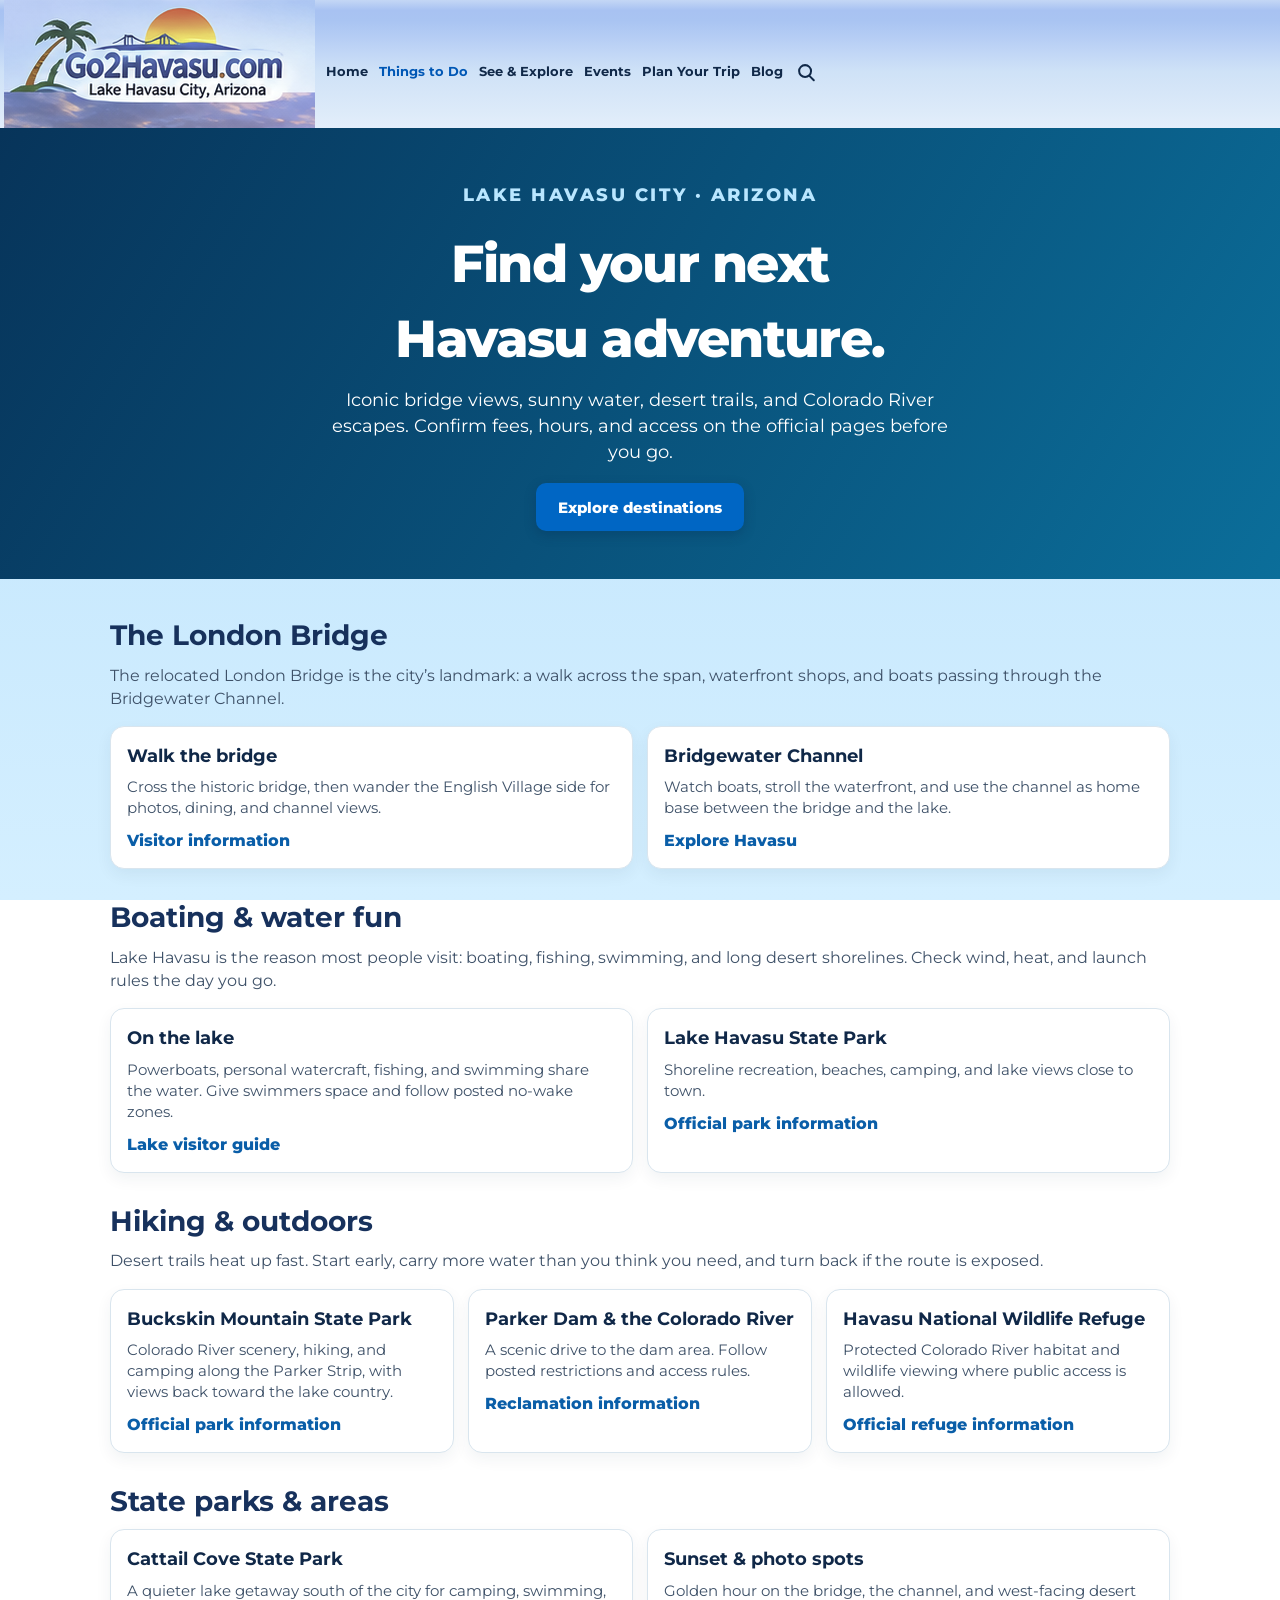
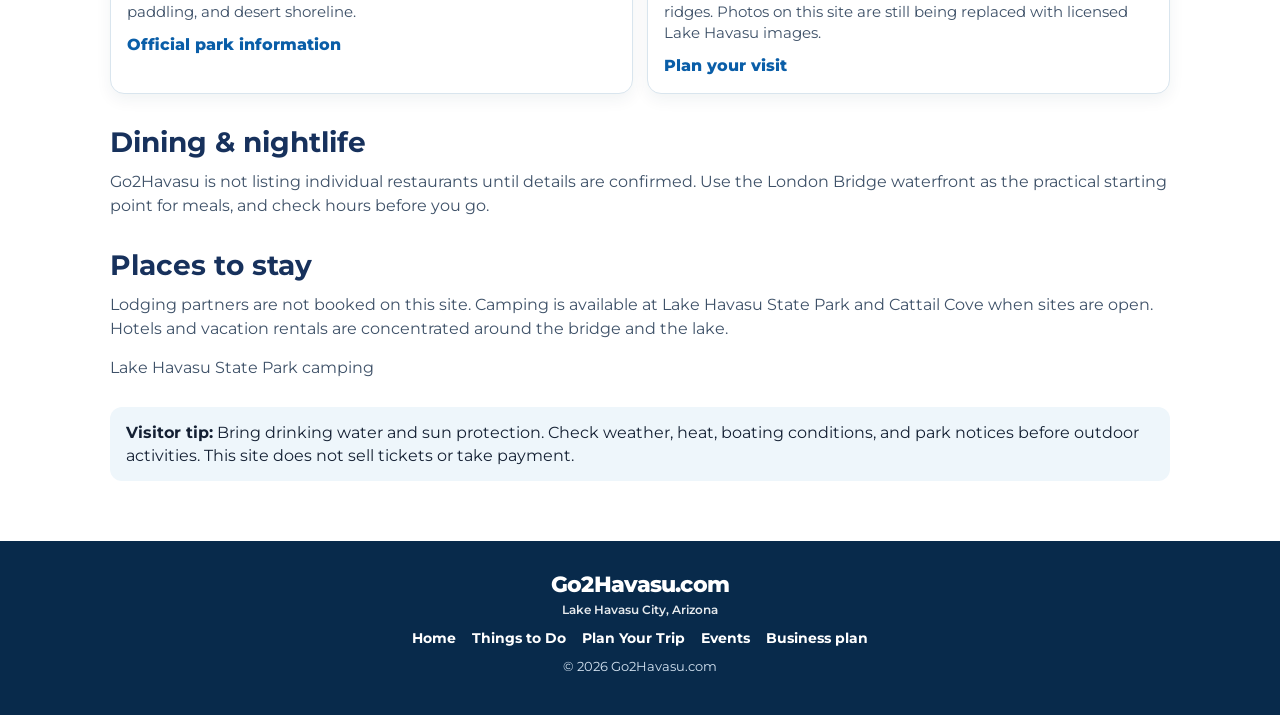
==== commit abfc3c54: "Merge feature/destination-guides-business-plan and keep the approved homepage Keep the redesigned ho" ====
--- a/things-to-do.html
+++ b/things-to-do.html
@@ -1,16 +1,178 @@
 <!doctype html>
-<html lang="en"><head><meta charset="utf-8"><meta name="viewport" content="width=device-width,initial-scale=1"><meta name="description" content="Explore London Bridge, Lake Havasu State Park, Buckskin Mountain, Cattail Cove, Parker Dam and more with Go2Havasu."><title>Things to Do in Lake Havasu | Go2Havasu</title><link rel="stylesheet" href="styles.css"><style>
-.guide-hero{padding:100px 20px 70px;background:linear-gradient(120deg,#073d62,#087e9a);color:white;text-align:center}.guide-hero h1{font-size:clamp(2.4rem,6vw,4.5rem);margin:12px auto;max-width:900px}.guide-hero p{max-width:650px;margin:15px auto}.guide-wrap{max-width:1150px;margin:auto;padding:60px 20px}.guide-grid{display:grid;grid-template-columns:repeat(auto-fit,minmax(260px,1fr));gap:22px}.guide-card{background:#fff;border:1px solid #d9e5ea;border-radius:18px;overflow:hidden;box-shadow:0 8px 24px #062e4712}.guide-art{height:165px;display:flex;align-items:center;justify-content:center;font-size:4rem;background:linear-gradient(135deg,#9edbd8,#e9c88e)}.guide-card:nth-child(2n) .guide-art{background:linear-gradient(135deg,#6ac4d7,#2d7eaa)}.guide-card div:last-child{padding:20px}.guide-card h2{font-size:1.3rem;margin:0 0 10px}.guide-card p{line-height:1.6}.guide-card a{font-weight:bold;color:#096b89}.guide-note{padding:22px;border-radius:14px;background:#eef8f8;margin-top:32px}.guide-video{margin-top:55px;padding:28px;background:#08354c;color:#fff;border-radius:18px}.guide-video p{max-width:760px}.guide-video a{color:#b2f2ff}footer{padding:25px;text-align:center;background:#062a42;color:#fff}
-</style></head><body><header class="site-header"><div class="container nav-wrap"><a class="brand" href="/">Go2Havasu.com</a><nav class="main-nav" aria-label="Primary"><a href="/">Home</a><a href="/things-to-do.html">Things to Do</a><a href="/#shop">Shop</a></nav></div></header>
-<main><section class="guide-hero"><span>LAKE HAVASU • ARIZONA</span><h1>Find your next Havasu adventure.</h1><p>Iconic bridge views, sunny beaches, desert trails and Colorado River escapes. Plan a day trip or an unforgettable weekend.</p><a class="btn btn-primary" href="#destinations">Explore destinations</a></section>
-<section class="guide-wrap" id="destinations"><h2>Things to see and do</h2><p>Explore these highlights, then check official park pages for current fees, conditions and access.</p><div class="guide-grid">
-<article class="guide-card"><div class="guide-art" aria-hidden="true">🌉</div><div><h2>London Bridge</h2><p>Walk the historic bridge, explore the waterfront and discover the story of its move from England to Arizona.</p><a href="https://www.golakehavasu.com/" target="_blank" rel="noopener noreferrer">Visitor information →</a></div></article>
-<article class="guide-card"><div class="guide-art" aria-hidden="true">🚤</div><div><h2>Bridgewater Channel</h2><p>Enjoy waterside strolls, boat watching, restaurants and photo stops around the London Bridge district.</p><a href="https://www.golakehavasu.com/" target="_blank" rel="noopener noreferrer">Explore Havasu →</a></div></article>
-<article class="guide-card"><div class="guide-art" aria-hidden="true">🏖️</div><div><h2>Lake Havasu State Park</h2><p>Enjoy shoreline recreation, beaches, camping and lake views close to town.</p><a href="https://azstateparks.com/lake-havasu" target="_blank" rel="noopener noreferrer">Official park information →</a></div></article>
-<article class="guide-card"><div class="guide-art" aria-hidden="true">🏜️</div><div><h2>Cattail Cove State Park</h2><p>A quieter lake getaway for camping, swimming, paddling and desert scenery south of the city.</p><a href="https://azstateparks.com/cattail-cove" target="_blank" rel="noopener noreferrer">Official park information →</a></div></article>
-<article class="guide-card"><div class="guide-art" aria-hidden="true">🥾</div><div><h2>Buckskin Mountain State Park</h2><p>Discover Colorado River scenery, hiking opportunities and camping along the Parker Strip.</p><a href="https://azstateparks.com/buckskin" target="_blank" rel="noopener noreferrer">Official park information →</a></div></article>
-<article class="guide-card"><div class="guide-art" aria-hidden="true">🌊</div><div><h2>Parker Dam & the Colorado River</h2><p>Plan a scenic drive to the dam area and take in the river landscape. Follow posted restrictions and access rules.</p><a href="https://www.usbr.gov/lc/region/g4000/parkerdam.html" target="_blank" rel="noopener noreferrer">Reclamation information →</a></div></article>
-<article class="guide-card"><div class="guide-art" aria-hidden="true">🗺️</div><div><h2>Havasu National Wildlife Refuge</h2><p>Explore protected Colorado River habitats and wildlife viewing opportunities where public access is permitted.</p><a href="https://www.fws.gov/refuge/havasu" target="_blank" rel="noopener noreferrer">Official refuge information →</a></div></article>
-<article class="guide-card"><div class="guide-art" aria-hidden="true">🌅</div><div><h2>Sunset & photo spots</h2><p>Capture golden-hour bridge views, lakeside silhouettes and dramatic desert horizons.</p><a href="/#plan">Plan your visit →</a></div></article>
-</div><aside class="guide-note"><strong>Visitor tip:</strong> Bring drinking water and sun protection. Check weather, heat, boating conditions and park notices before outdoor activities.</aside>
-<section class="guide-video"><h2>Go2Havasu video tours — coming soon</h2><p>We're developing original short-form destination videos, 360° views and travel guides. This section is a preview; no videos are published here yet.</p><p>Suggested first episodes: London Bridge walking tour, sunrise on the lake, Cattail Cove day trip, and Buckskin Mountain weekend guide.</p></section></section></main><footer>© <span id="year"></span> Go2Havasu · <a href="/">Back to homepage</a></footer><script>document.getElementById('year').textContent=new Date().getFullYear()</script></body></html>+<html lang="en">
+<head>
+  <meta charset="utf-8">
+  <meta name="viewport" content="width=device-width, initial-scale=1">
+  <title>Things to Do in Lake Havasu City | Go2Havasu.com</title>
+  <meta name="description" content="Things to do in Lake Havasu City: London Bridge, boating, Buckskin Mountain, Lake Havasu State Park, Cattail Cove, and Colorado River day trips.">
+  <link rel="canonical" href="https://www.go2havasu.com/things-to-do.html">
+  <meta property="og:type" content="article">
+  <meta property="og:site_name" content="Go2Havasu.com">
+  <meta property="og:title" content="Things to Do in Lake Havasu City | Go2Havasu.com">
+  <meta property="og:description" content="London Bridge, lake days, desert hikes, and state parks around Lake Havasu City, Arizona.">
+  <meta property="og:url" content="https://www.go2havasu.com/things-to-do.html">
+  <meta property="og:image" content="https://www.go2havasu.com/assets/og-logo.png">
+  <meta name="twitter:card" content="summary_large_image">
+  <meta name="twitter:image" content="https://www.go2havasu.com/assets/og-logo.png">
+  <meta name="theme-color" content="#0b3a66">
+  <link rel="icon" href="/assets/favicon-32.png" type="image/png" sizes="32x32">
+  <link rel="icon" href="/assets/favicon-48.png" type="image/png" sizes="48x48">
+  <link rel="apple-touch-icon" href="/assets/apple-touch-icon.png">
+  <link rel="preconnect" href="https://fonts.googleapis.com">
+  <link rel="preconnect" href="https://fonts.gstatic.com" crossorigin>
+  <link href="https://fonts.googleapis.com/css2?family=Montserrat:wght@500;600;700;800&amp;display=swap" rel="stylesheet">
+  <link rel="stylesheet" href="/styles.css">
+</head>
+<body>
+  <a class="skip-link" href="#main">Skip to content</a>
+  <header class="site-header guide-header" role="banner">
+    <a class="brand" href="/">
+      <picture class="brand-art">
+        <source srcset="/assets/images/header-logo.webp" type="image/webp">
+        <img src="/assets/images/header-logo.png" alt="Go2Havasu.com, Lake Havasu City, Arizona" width="311" height="128">
+      </picture>
+    </a>
+    <button class="menu-toggle" type="button" aria-expanded="false" aria-controls="site-nav" aria-label="Open menu">
+      <span class="menu-bars"></span>
+    </button>
+    <div class="header-nav">
+      <nav class="main-nav" id="site-nav" aria-label="Main">
+        <a href="/">Home</a>
+        <a href="/things-to-do.html" aria-current="page">Things to Do</a>
+      <a href="/#explore">See &amp; Explore</a>
+      <a href="/events.html">Events</a>
+      <a href="/plan.html">Plan Your Trip</a>
+      <a href="/blog.html">Blog</a>
+      </nav>
+      <button class="nav-search" type="button" aria-haspopup="dialog" aria-controls="searchDialog" aria-label="Search">
+        <svg viewBox="0 0 24 24" aria-hidden="true" fill="none" stroke="currentColor" stroke-width="2.2" stroke-linecap="round">
+          <circle cx="11" cy="11" r="6.5"></circle>
+          <path d="M16 16.5L20.5 21"></path>
+        </svg>
+      </button>
+    </div>
+  </header>
+
+  <main id="main">
+    <section class="guide-hero">
+      <p class="kicker">LAKE HAVASU CITY · ARIZONA</p>
+      <h1>Find your next Havasu adventure.</h1>
+      <p>Iconic bridge views, sunny water, desert trails, and Colorado River escapes. Confirm fees, hours, and access on the official pages before you go.</p>
+      <a class="primary-button" href="#destinations">Explore destinations</a>
+    </section>
+
+    <div class="guide-wrap" id="destinations">
+      <section class="guide-block" id="london-bridge">
+        <h2>The London Bridge</h2>
+        <p>The relocated London Bridge is the city’s landmark: a walk across the span, waterfront shops, and boats passing through the Bridgewater Channel.</p>
+        <div class="guide-grid">
+          <article class="guide-card">
+            <h3>Walk the bridge</h3>
+            <p>Cross the historic bridge, then wander the English Village side for photos, dining, and channel views.</p>
+            <a href="https://www.golakehavasu.com/" target="_blank" rel="noopener noreferrer">Visitor information</a>
+          </article>
+          <article class="guide-card">
+            <h3>Bridgewater Channel</h3>
+            <p>Watch boats, stroll the waterfront, and use the channel as home base between the bridge and the lake.</p>
+            <a href="https://www.golakehavasu.com/" target="_blank" rel="noopener noreferrer">Explore Havasu</a>
+          </article>
+        </div>
+      </section>
+
+      <section class="guide-block" id="boating">
+        <h2>Boating &amp; water fun</h2>
+        <p>Lake Havasu is the reason most people visit: boating, fishing, swimming, and long desert shorelines. Check wind, heat, and launch rules the day you go.</p>
+        <div class="guide-grid">
+          <article class="guide-card">
+            <h3>On the lake</h3>
+            <p>Powerboats, personal watercraft, fishing, and swimming share the water. Give swimmers space and follow posted no-wake zones.</p>
+            <a href="https://www.golakehavasu.com/" target="_blank" rel="noopener noreferrer">Lake visitor guide</a>
+          </article>
+          <article class="guide-card" id="state-park">
+            <h3>Lake Havasu State Park</h3>
+            <p>Shoreline recreation, beaches, camping, and lake views close to town.</p>
+            <a href="https://azstateparks.com/lake-havasu" target="_blank" rel="noopener noreferrer">Official park information</a>
+          </article>
+        </div>
+      </section>
+
+      <section class="guide-block" id="hiking">
+        <h2>Hiking &amp; outdoors</h2>
+        <p>Desert trails heat up fast. Start early, carry more water than you think you need, and turn back if the route is exposed.</p>
+        <div class="guide-grid">
+          <article class="guide-card" id="buckskin">
+            <h3>Buckskin Mountain State Park</h3>
+            <p>Colorado River scenery, hiking, and camping along the Parker Strip, with views back toward the lake country.</p>
+            <a href="https://azstateparks.com/buckskin" target="_blank" rel="noopener noreferrer">Official park information</a>
+          </article>
+          <article class="guide-card" id="parker-dam">
+            <h3>Parker Dam &amp; the Colorado River</h3>
+            <p>A scenic drive to the dam area. Follow posted restrictions and access rules.</p>
+            <a href="https://www.usbr.gov/lc/region/g4000/parkerdam.html" target="_blank" rel="noopener noreferrer">Reclamation information</a>
+          </article>
+          <article class="guide-card">
+            <h3>Havasu National Wildlife Refuge</h3>
+            <p>Protected Colorado River habitat and wildlife viewing where public access is allowed.</p>
+            <a href="https://www.fws.gov/refuge/havasu" target="_blank" rel="noopener noreferrer">Official refuge information</a>
+          </article>
+        </div>
+      </section>
+
+      <section class="guide-block" id="parks">
+        <h2>State parks &amp; areas</h2>
+        <div class="guide-grid">
+          <article class="guide-card" id="cattail">
+            <h3>Cattail Cove State Park</h3>
+            <p>A quieter lake getaway south of the city for camping, swimming, paddling, and desert shoreline.</p>
+            <a href="https://azstateparks.com/cattail-cove" target="_blank" rel="noopener noreferrer">Official park information</a>
+          </article>
+          <article class="guide-card">
+            <h3>Sunset &amp; photo spots</h3>
+            <p>Golden hour on the bridge, the channel, and west-facing desert ridges. Photos on this site are still being replaced with licensed Lake Havasu images.</p>
+            <a href="/#plan">Plan your visit</a>
+          </article>
+        </div>
+      </section>
+
+      <section class="guide-block" id="dining">
+        <h2>Dining &amp; nightlife</h2>
+        <p>Go2Havasu is not listing individual restaurants until details are confirmed. Use the London Bridge waterfront as the practical starting point for meals, and check hours before you go.</p>
+      </section>
+
+      <section class="guide-block" id="stay">
+        <h2>Places to stay</h2>
+        <p>Lodging partners are not booked on this site. Camping is available at Lake Havasu State Park and Cattail Cove when sites are open. Hotels and vacation rentals are concentrated around the bridge and the lake.</p>
+        <p><a href="https://azstateparks.com/lake-havasu" target="_blank" rel="noopener noreferrer">Lake Havasu State Park camping</a></p>
+      </section>
+
+      <aside class="guide-note">
+        <strong>Visitor tip:</strong> Bring drinking water and sun protection. Check weather, heat, boating conditions, and park notices before outdoor activities. This site does not sell tickets or take payment.
+      </aside>
+    </div>
+  </main>
+
+  <footer class="site-footer">
+    <a class="footer-brand" href="/">Go2Havasu.com<span>Lake Havasu City, Arizona</span></a>
+    <nav class="footer-nav" aria-label="Footer">
+      <a href="/">Home</a>
+      <a href="/things-to-do.html">Things to Do</a>
+      <a href="/plan.html">Plan Your Trip</a>
+      <a href="/events.html">Events</a>
+      <a href="/BUSINESS_PLAN.md">Business plan</a>
+    </nav>
+    <p>© <span id="year"></span> Go2Havasu.com</p>
+  </footer>
+
+  <dialog class="search-dialog" id="searchDialog" aria-labelledby="searchTitle">
+    <form class="search-form" method="dialog">
+      <h2 id="searchTitle">Search Go2Havasu</h2>
+      <div class="search-row">
+        <input id="searchInput" type="search" name="q" placeholder="Try London Bridge, boating, parks…" aria-label="Search guides" autocomplete="off">
+        <button class="search-close" type="submit" value="cancel">Close</button>
+      </div>
+      <ul class="search-results" id="searchResults"></ul>
+    </form>
+  </dialog>
+  <script src="/script.js"></script>
+</body>
+</html>
--- a/styles.css
+++ b/styles.css
@@ -1,69 +1,961 @@
-:root{--navy:#092b56;--blue:#087ad7;--ink:#101c34;--soft:#f5f8fc}*{box-sizing:border-box}html{scroll-behavior:smooth}body{margin:0;background:#fff;color:var(--ink);font-family:Montserrat,Arial,sans-serif}a{text-decoration:none;color:inherit}.site-header{height:100px;background:#e6f7ff;display:flex;align-items:center;justify-content:space-between;padding:8px 2.4%;gap:20px;border-bottom:1px solid #c5e5f7}.brand-logo{display:block;flex-shrink:0}.brand-logo img{width:260px;max-height:85px;object-fit:contain}.main-nav{display:flex;align-items:center;gap:clamp(12px,1.5vw,27px);font-weight:700;font-size:14px}.main-nav a:hover{color:#0066b7}.menu-toggle{display:none;background:none;border:0;font-size:27px}.showcase{display:grid;grid-template-columns:55.5% 44.5%;align-items:start}.showcase-left,.showcase-right{min-width:0}.hero{min-height:376px;position:relative;background-image:linear-gradient(90deg,rgba(0,23,56,.57),rgba(0,20,42,.1)),url('https://commons.wikimedia.org/wiki/Special:FilePath/LondonBridge_LakeHavasu.jpg');background-size:cover;background-position:center;display:flex;align-items:center}.hero-shade{position:absolute;inset:0;background:linear-gradient(0deg,rgba(0,25,52,.22),transparent)}.hero-content{position:relative;color:#fff;padding:35px 5.5%;text-shadow:0 2px 10px #0008}.hero h1{font-size:clamp(38px,3.5vw,65px);font-weight:900;line-height:1.03;letter-spacing:-.035em;margin:0 0 16px}.hero p{font-size:clamp(15px,1.25vw,21px);font-weight:700;line-height:1.4;margin:0 0 25px}.hero-actions{display:flex;gap:16px;flex-wrap:wrap}.primary-button,.outline-button{padding:15px 22px;border-radius:11px;display:inline-flex;align-items:center;justify-content:center;font-weight:800;font-size:14px}.primary-button{background:#0076d9;color:white}.outline-button{color:white;border:2px solid #fff;background:#102f4866}.quick-nav{min-height:126px;display:grid;grid-template-columns:repeat(6,minmax(0,1fr));gap:5px;align-items:center;padding:13px 2%;border-bottom:1px solid #e3e8ee}.quick-nav a{font-size:clamp(9px,.8vw,13px);font-weight:700;text-align:center;line-height:1.3}.quick-nav span{display:block;font-size:33px;color:var(--navy);height:50px}.attractions{padding:20px 2% 32px}.attractions h2{text-align:center;font-size:clamp(24px,2.2vw,35px);margin:6px 0 26px}.attraction-grid{display:grid;grid-template-columns:repeat(4,minmax(0,1fr));gap:12px}.attraction-card{border-radius:10px;overflow:hidden;background:#fff;box-shadow:0 6px 12px #153a5b24}.attraction-photo{height:133px;background-size:cover;background-position:center}.bridge-photo,.mini-bridge{background-image:url('https://commons.wikimedia.org/wiki/Special:FilePath/London_Bridge%2C_Lake_Havasu_City_%286630237019%29.jpg')}.lake-photo,.mini-boat{background-image:url('https://commons.wikimedia.org/wiki/Special:FilePath/London_Bridge%2C_Lake_Havasu_City_%286630237587%29.jpg')}.buckskin-photo,.mini-hike{background-image:url('https://images.unsplash.com/photo-1464822759023-fed622ff2c3b?auto=format&fit=crop&w=800&q=85')}.park-photo,.mini-state{background-image:url('https://images.unsplash.com/photo-1470770841072-f978cf4d019e?auto=format&fit=crop&w=800&q=85')}.attraction-text{position:relative;padding:13px 10px 18px;min-height:142px}.attraction-text h3{font-size:14px;margin:0 0 5px;font-weight:800}.attraction-text p{font-size:12px;line-height:1.35;margin:0;padding-right:12px}.attraction-text span{position:absolute;right:7px;bottom:20px;font-size:30px}.showcase-right{padding:0 10px 0 10px}.video-panel{height:345px;position:relative;background:#092b4e;overflow:hidden;color:#fff;border-radius:0 0 7px 7px}.video-panel h2{position:absolute;z-index:2;left:20px;top:12px;right:15px;font-size:clamp(17px,1.55vw,26px);line-height:1.25;margin:0;text-shadow:0 2px 8px #000b}.video-panel h2 span{display:block}.video-visual{height:100%;background:linear-gradient(0deg,#062b4b9c,#062b4b15),url('https://commons.wikimedia.org/wiki/Special:FilePath/London_Bridge%2C_Lake_Havasu_City_%286630237019%29.jpg');background-size:cover;background-position:center;display:grid;place-items:center}.play-symbol{background:#082d4dbb;border-radius:50%;height:80px;width:80px;display:grid;place-items:center;padding-left:6px;font-size:30px}.video-controls{position:absolute;bottom:9px;left:12px;right:12px;border-top:4px solid #e7e9eb;padding-top:8px;display:flex;justify-content:space-between;font-size:12px}.video-status{position:absolute;bottom:42px;left:14px;background:#06233ec7;padding:5px 9px;font-size:10px}.mini-gallery{display:grid;grid-template-columns:repeat(4,minmax(0,1fr));gap:9px;padding:10px 0}.mini-card{height:158px;border-radius:7px;overflow:hidden;background-size:cover;background-position:center;position:relative;display:flex;align-items:end;padding:10px;color:white}.mini-card:before{content:'';position:absolute;inset:0;background:linear-gradient(0deg,#000b,transparent 70%)}.mini-card strong{position:relative;font-size:clamp(11px,.9vw,15px);line-height:1.2}.business-plan{background:#f5f7fb;border-radius:8px;padding:13px 12px 18px;margin:6px 0}.business-plan h2{font-size:clamp(19px,1.65vw,28px);color:#092b56;margin:0 0 13px}.business-grid{display:grid;grid-template-columns:repeat(4,minmax(0,1fr))}.business-grid>div{padding:2px 10px;border-right:1px solid #c9d4df}.business-grid>div:last-child{border-right:0}.biz-icon{font-size:26px;color:#092b56}.business-grid h3{font-size:12px;margin:5px 0}.business-grid p{font-size:10px;line-height:1.55;margin:0}.plan-link{display:block;margin:14px 8px 0;font-size:11px;color:#096cae;font-weight:800}.sunset-banner{min-height:210px;border-radius:7px;background:linear-gradient(0deg,#092b4d8c,transparent),url('https://images.unsplash.com/photo-1472120435266-53107fd0c44a?auto=format&fit=crop&w=1200&q=85');background-position:center;background-size:cover;display:flex;align-items:end;padding:20px;color:#fff}.sunset-banner strong{display:block;font-size:21px}.sunset-banner span{display:block;font-size:12px}.below-section{text-align:center;padding:70px 20px;background:#fff}.below-section>div{max-width:750px;margin:auto}.below-section h2,.section-title h2{font-size:clamp(28px,3vw,42px);line-height:1.2}.below-section p{line-height:1.7;margin-bottom:30px}.kicker{font-size:12px;color:#008bb8;letter-spacing:.15em;font-weight:800}.soft{background:#edf8fc}.shop-section{padding:65px 5%;background:#f5f9fb}.section-title{text-align:center;margin-bottom:35px}.products{max-width:1000px;margin:auto;display:grid;grid-template-columns:repeat(3,minmax(0,1fr));gap:22px}.product{background:#fff;border:1px solid #dce8f0;border-radius:14px;padding:20px;text-align:center}.product-art{height:150px;display:grid;place-items:center;background:#e6f5f8;border-radius:10px;font-size:70px}.product h3{font-size:18px}.product p{font-size:13px}.product strong{display:block;margin:10px}.add-cart{background:#087ad7;color:white;border:0;border-radius:8px;padding:12px 16px;font-weight:700;cursor:pointer}.cart-message{text-align:center;font-size:12px;color:#5b6574}footer{background:#082a4b;color:#fff;text-align:center;padding:30px}footer img{width:180px;background:white;border-radius:8px;padding:5px}footer p{font-size:12px}@media(max-width:1050px){.showcase{grid-template-columns:1fr}.showcase-right{padding:0 15px 15px}.hero{min-height:440px}.attraction-photo{height:180px}.video-panel{height:430px}.business-grid p{font-size:12px}.business-grid h3{font-size:14px}}@media(max-width:760px){.site-header{height:auto;min-height:80px;flex-wrap:wrap}.brand-logo img{width:190px}.menu-toggle{display:block}.main-nav{display:none;width:100%;flex-direction:column;align-items:start;padding:15px}.main-nav.open{display:flex}.hero{min-height:420px}.quick-nav{grid-template-columns:repeat(3,1fr);row-gap:20px}.attraction-grid,.mini-gallery{grid-template-columns:repeat(2,1fr)}.business-grid{grid-template-columns:repeat(2,1fr);gap:18px}.business-grid>div:nth-child(2){border-right:0}.products{grid-template-columns:1fr}.attraction-photo{height:165px}.video-panel{height:340px}}@media(max-width:450px){.hero h1{font-size:42px}.attraction-grid{gap:8px}.attraction-text h3{font-size:12px}.attraction-text p{font-size:11px}.mini-card{height:130px}.video-panel h2{font-size:17px}.business-grid p{font-size:11px}}
-/* Match approved reference image proportions and improve photographic consistency */
-.site-header{background:linear-gradient(180deg,#8ad0fa,#e9f8ff);border-bottom:0}.showcase{grid-template-columns:55.5% 44.5%}.hero{background-position:center 48%;min-height:376px}.hero-shade{background:linear-gradient(90deg,rgba(0,20,50,.38),rgba(0,25,55,.02))}.attraction-photo{background-position:center}.video-panel{background-color:#07375d}.video-visual{background-position:center}.mini-bridge{background-position:center}.mini-boat{background-position:center}.quick-nav span{font-size:31px}.video-controls{display:none}.video-status{bottom:10px;left:12px;right:12px;font-size:12px;padding:10px;text-align:center}.video-panel h2{max-width:96%}.video-visual .play-symbol{font-size:23px;opacity:.85}.photo-credit{font-size:11px;padding:10px 18px;text-align:center;color:#66758a;background:#f5f8fa}.photo-credit a{text-decoration:underline}@media(min-width:1051px){.showcase-left{border-right:1px solid #e5ebf0}}
-/* Reference image reconstruction — desktop first, preserving responsive layouts */
-body{overflow-x:hidden}
-.showcase{display:grid;grid-template-columns:55.5% 44.5%;align-items:stretch}
-.showcase-left{min-width:0}
-.showcase-right{min-width:0;padding:5px 8px 0 8px}
-.showcase-left .site-header{height:100px;position:relative;z-index:3;width:100%;padding:7px 2.6%;border-radius:0 12px 0 0;background:linear-gradient(180deg,#81cafa 0%,#dff4ff 100%);gap:10px}
-.showcase-left .brand-logo img{width:clamp(150px,17vw,275px);height:auto;max-height:88px}
-.showcase-left .main-nav{flex:1;justify-content:flex-end;gap:clamp(6px,1vw,18px);font-size:clamp(9px,.77vw,13px);white-space:nowrap}
-.showcase-left .main-nav a[href="#shop"]{display:none}
-.showcase-left .main-nav .nav-search{display:block;font-size:27px;line-height:1}
-.hero{min-height:376px;background-position:center center}
-.hero-content{padding:35px 5.5% 25px}
-.hero h1{font-size:clamp(39px,3.5vw,63px);line-height:1.04}
-.hero p{font-size:clamp(15px,1.23vw,21px)}
-.hero-actions .primary-button{background:#087ddd;box-shadow:0 4px 12px #00315b55}
-.hero-actions .outline-button{border:2px solid #fff}
-.quick-nav{min-height:120px;padding:8px 2%;background:#fff}
-.quick-nav span{font-size:34px;color:#073d81}
-.attractions{background:#f8fbfe;padding:21px 2% 33px}
-.attractions h2{margin:3px 0 27px}
-.attraction-photo{height:130px}
-.attraction-text{min-height:95px}
-.attraction-text h3{font-size:clamp(12px,.93vw,16px)}
-.attraction-text p{font-size:clamp(10px,.76vw,13px)}
-.video-panel{height:337px;border-radius:5px;box-shadow:0 1px 4px #0003}
-.video-panel h2{font-size:clamp(17px,1.45vw,25px);font-weight:800;left:22px;top:12px}
-.video-visual{background-position:center;background-size:cover}
-.play-symbol{width:80px;height:80px;background:#063452c7;border-radius:50%;display:grid;place-items:center}
-.video-progress{position:absolute;left:10px;right:10px;bottom:31px;height:4px;background:#eee9}
-.video-progress span{display:block;width:15%;height:100%;background:#fa2936}
-.video-status{position:absolute;bottom:0;left:0;right:0;padding:8px 12px;text-align:left;border-radius:0;background:#092a43;font-size:11px}
-.mini-gallery{padding:9px 0;gap:9px}
-.mini-card{height:158px}
-.business-plan{margin:6px 0 0;padding:12px 10px 14px;background:linear-gradient(180deg,#edf0f5,#fff);min-height:211px}
-.business-plan h2{margin-bottom:10px}
-.business-grid>div{padding:2px 8px}
-.business-grid h3{font-size:clamp(10px,.73vw,13px)}
-.business-grid p{font-size:clamp(9px,.65vw,11px)}
-.sunset-banner{min-height:220px;margin-top:0}
-@media(max-width:1050px){
- .showcase{grid-template-columns:1fr}
- .showcase-left .site-header{height:auto;min-height:90px;border-radius:0}
- .showcase-left .main-nav{font-size:12px}
- .showcase-right{padding:10px}
- .hero{min-height:430px}
- .attraction-photo{height:170px}
- .video-panel{height:410px}
- .business-grid p{font-size:12px}
-}
-@media(max-width:760px){
- .showcase-left .site-header{padding:8px 4%}
- .showcase-left .brand-logo img{width:190px}
- .showcase-left .main-nav{display:none;white-space:normal}
- .showcase-left .main-nav.open{display:flex}
- .showcase-left .main-nav a[href="#shop"]{display:block}
- .showcase-left .menu-toggle{display:block}
- .hero{min-height:410px}
- .quick-nav{grid-template-columns:repeat(3,1fr)}
- .attraction-grid,.mini-gallery{grid-template-columns:repeat(2,1fr)}
- .attraction-photo{height:145px}
- .business-grid{grid-template-columns:repeat(2,1fr)}
- .business-grid p{font-size:11px}
- .video-panel{height:320px}
+:root {
+  --navy: #102848;
+  --ink: #142033;
+  --muted: #3e5168;
+  --blue: #0066c4;
+  --blue-dark: #0054a3;
+  --icon: #005ab9;
+  --header-top: #eaf6ff;
+  --header-mid: #c5e7fd;
+  --header-bottom: #9fd4fb;
+  --line: #d5deea;
+  --card: #ffffff;
+  --soft: #f4f7fb;
+  --focus: #ffbf00;
+  --shadow: 0 8px 18px rgba(16, 40, 70, 0.12);
+  --radius: 12px;
+  --font: Montserrat, "Trebuchet MS", Arial, sans-serif;
+}
+
+*,
+*::before,
+*::after { box-sizing: border-box; }
+
+html { scroll-behavior: smooth; }
+
+body {
+  margin: 0;
+  color: var(--ink);
+  background: linear-gradient(180deg, var(--header-top) 0%, var(--header-mid) 46%, #d4efff 100%);
+  background-attachment: fixed;
+  font-family: var(--font);
+  font-size: 16px;
+  line-height: 1.45;
+  min-height: 100vh;
+}
+
+img, svg { max-width: 100%; }
+
+a { color: inherit; text-decoration: none; }
+
+button, input { font-family: inherit; }
+
+:focus { outline: none; }
+
+:focus-visible {
+  outline: 3px solid var(--focus);
+  outline-offset: 2px;
+}
+
+.skip-link {
+  position: absolute;
+  left: 12px;
+  top: -48px;
+  z-index: 80;
+  background: #fff;
+  color: var(--navy);
+  font-weight: 800;
+  padding: 10px 14px;
+  border-radius: 8px;
+}
+
+.skip-link:focus { top: 12px; }
+
+.visually-hidden {
+  position: absolute;
+  width: 1px;
+  height: 1px;
+  padding: 0;
+  margin: -1px;
+  overflow: hidden;
+  clip: rect(0, 0, 0, 0);
+  white-space: nowrap;
+  border: 0;
+}
+
+.page-frame {
+  max-width: 1680px;
+  margin: 0 auto;
+  background: transparent;
+}
+
+.showcase {
+  display: grid;
+  grid-template-columns: minmax(0, 1.38fr) minmax(0, 1fr);
+  grid-template-rows: auto auto 1fr;
+  column-gap: 8px;
+  align-items: stretch;
+}
+
+.col-main,
+.col-side {
+  min-width: 0;
+  display: grid;
+  grid-template-rows: subgrid;
+  grid-row: span 3;
+}
+
+.col-main,
+.col-side { gap: 0; }
+
+.col-side {
+  padding: 0;
+  background: transparent;
+}
+
+/* Header and brand */
+.site-header {
+  min-height: 72px;
+  display: flex;
+  align-items: center;
+  justify-content: flex-start;
+  gap: 4px;
+  padding: 0 14px 0 4px;
+  background: linear-gradient(180deg,
+    #c4d7f5 0%,
+    #a8c2f2 8%,
+    #a9c4f2 16%,
+    #b4ccf4 28%,
+    #c2d7f6 42%,
+    #cfe2f7 56%,
+    #d6e6f8 72%,
+    #dceaf9 86%,
+    #e3eefb 100%);
+  position: relative;
+  z-index: 5;
+  container-type: inline-size;
+  container-name: header;
+}
+
+.brand {
+  display: flex;
+  align-items: center;
+  width: auto;
+  max-width: 46vw;
+  flex: 0 0 auto;
+  color: inherit;
+  text-decoration: none;
+  line-height: 0;
+}
+
+.brand-art,
+.brand-art img {
+  display: block;
+  width: 311px;
+  height: 128px;
+  max-width: none;
+}
+
+@container header (min-width: 980px) {
+  .brand { max-width: none; }
+  .main-nav { gap: 18px; }
+  .main-nav a { font-size: 14.5px; }
+}
+
+@container header (min-width: 1180px) {
+  .main-nav { gap: 26px; }
+  .main-nav a { font-size: 15.5px; }
+}
+
+.header-nav { display: contents; }
+
+@media (min-width: 861px) {
+  .brand { margin-right: 6px; }
+  .site-header { align-items: flex-end; }
+  .header-nav {
+    position: static;
+    display: flex;
+    align-items: center;
+    align-self: flex-end;
+    gap: 2px;
+    flex: 0 1 auto;
+    min-width: 0;
+    /* Links sit on the Go2Havasu.com line, above the white wave. */
+    margin-bottom: 36px;
+  }
+  .header-nav .main-nav {
+    position: static;
+    flex: 0 0 auto;
+    padding-bottom: 0;
+  }
+}
+
+.menu-toggle {
+  display: none;
+  width: 44px;
+  height: 44px;
+  border: 0;
+  border-radius: 10px;
+  background: transparent;
+  color: var(--navy);
+  align-items: center;
+  justify-content: center;
+  cursor: pointer;
+  flex: 0 0 auto;
+}
+
+.menu-bars,
+.menu-bars::before,
+.menu-bars::after {
+  display: block;
+  width: 22px;
+  height: 2px;
+  background: var(--navy);
+  border-radius: 2px;
+  position: relative;
+}
+
+.menu-bars::before,
+.menu-bars::after {
+  content: "";
+  position: absolute;
+  left: 0;
+}
+
+.menu-bars::before { top: -7px; }
+.menu-bars::after { top: 7px; }
+
+.menu-toggle[aria-expanded="true"] .menu-bars { background: transparent; }
+.menu-toggle[aria-expanded="true"] .menu-bars::before { top: 0; transform: rotate(45deg); }
+.menu-toggle[aria-expanded="true"] .menu-bars::after { top: 0; transform: rotate(-45deg); }
+
+.main-nav {
+  display: flex;
+  align-items: center;
+  justify-content: flex-end;
+  gap: 9px;
+  flex: 1 1 auto;
+  min-width: 0;
+  padding-bottom: 2px;
+}
+
+.main-nav a {
+  color: var(--navy);
+  font-weight: 700;
+  font-size: 12.5px;
+  white-space: nowrap;
+  border-radius: 6px;
+  padding: 6px 1px;
+}
+
+.main-nav a:hover,
+.main-nav a[aria-current="page"] { color: #0057b5; }
+
+.nav-search {
+  display: inline-flex;
+  align-items: center;
+  justify-content: center;
+  width: 40px;
+  height: 40px;
+  border: 0;
+  background: transparent;
+  color: var(--navy);
+  cursor: pointer;
+  border-radius: 999px;
+  padding: 0;
+}
+
+.nav-search svg { width: 22px; height: 22px; }
+
+/* Hero */
+.hero {
+  position: relative;
+  min-height: 368px;
+  display: flex;
+  align-items: center;
+  overflow: hidden;
+  color: #fff;
+}
+
+.hero.hero-art {
+  display: block;
+  min-height: 0;
+  padding: 0;
+}
+
+.hero.hero-art picture,
+.hero.hero-art img {
+  display: block;
+  width: 100%;
+  height: auto;
+}
+
+.hero-hit {
+  position: absolute;
+  z-index: 2;
+  display: block;
+  overflow: hidden;
+  text-indent: -999px;
+  white-space: nowrap;
+  border-radius: 12px;
+  background: transparent;
+}
+
+.hero-hit-primary {
+  left: 4.8%;
+  top: 73.6%;
+  width: 25.6%;
+  height: 14.2%;
+}
+
+.hero-hit-secondary {
+  left: 31.6%;
+  top: 74.2%;
+  width: 20.2%;
+  height: 13.2%;
+}
+
+.ph {
+  background-color: #0d4f73;
+  background-image:
+    repeating-linear-gradient(-45deg, rgba(255, 255, 255, 0.045) 0 14px, rgba(0, 0, 0, 0.045) 14px 28px),
+    var(--scene, linear-gradient(180deg, #f3a04a, #0d4f73));
+}
+
+.ph-hero {
+  --scene: linear-gradient(115deg, rgba(5, 22, 44, 0.78) 0%, rgba(8, 32, 58, 0.42) 46%, rgba(8, 36, 58, 0.18) 100%),
+    linear-gradient(180deg, #f6b15a 0%, #e86a3c 26%, #2f7ea3 58%, #0c4c68 100%);
+  position: absolute;
+  inset: 0;
+}
+
+.ph-badge {
+  display: inline-flex;
+  align-items: center;
+  max-width: calc(100% - 16px);
+  background: #fff4d6;
+  color: #5c3b00;
+  border: 1px solid #e6c56a;
+  border-radius: 999px;
+  font-size: 11px;
+  font-weight: 800;
+  letter-spacing: 0.01em;
+  line-height: 1.2;
+  padding: 4px 8px;
+  z-index: 2;
+}
+
+.hero .ph-badge {
+  position: absolute;
+  top: 12px;
+  right: 12px;
+}
+
+.shot,
+.shot picture {
+  display: block;
+}
+
+.shot img {
+  display: block;
+  width: 100%;
+  height: 100%;
+  object-fit: cover;
+}
+
+.hero .shot,
+.hero .shot picture,
+.hero .shot img,
+.bridge-live .shot,
+.bridge-live .shot picture,
+.bridge-live .shot img,
+.mini-card .shot,
+.mini-card .shot picture,
+.mini-card .shot img,
+.sunset-banner .shot,
+.sunset-banner .shot picture,
+.sunset-banner .shot img {
+  position: absolute;
+  inset: 0;
+}
+
+.hero-scrim {
+  position: absolute;
+  inset: 0;
+  z-index: 1;
+  pointer-events: none;
+  background: linear-gradient(90deg, rgba(5, 20, 40, 0.66) 0%, rgba(5, 20, 40, 0.28) 46%, rgba(5, 20, 40, 0.08) 100%);
+}
+
+.pos-hero { object-position: 68% 42%; }
+.pos-bridge { object-position: center 42%; }
+.pos-boat { object-position: center 62%; }
+.pos-hikers { object-position: center 72%; }
+.pos-cove { object-position: 58% 48%; }
+.pos-channel { object-position: center top; }
+.pos-night { object-position: center 38%; }
+.pos-wake { object-position: center 30%; }
+.pos-ridge { object-position: 62% 55%; }
+.pos-palms { object-position: 74% center; }
+.pos-sunset { object-position: 82% 42%; }
+
+.attraction-card .shot,
+.attraction-card .shot picture,
+.attraction-card .shot img { height: 124px; position: relative; inset: auto; }
+
+.bridge-live {
+  position: relative;
+  height: 100%;
+  min-height: 0;
+  margin: 0;
+  border-radius: 8px;
+  overflow: hidden;
+  background: #07375d;
+}
+
+.live-link {
+  position: absolute;
+  z-index: 2;
+  left: 0;
+  right: 0;
+  bottom: 0;
+  display: flex;
+  align-items: center;
+  justify-content: center;
+  min-height: 44px;
+  padding: 10px 14px;
+  background: rgba(8, 28, 48, 0.88);
+  color: #fff;
+  font-weight: 800;
+  font-size: 15px;
+  text-align: center;
+}
+
+.live-link:hover { background: #082038; text-decoration: underline; }
+
+.hero-content {
+  position: relative;
+  z-index: 2;
+  padding: 48px 6.5% 36px;
+  max-width: 680px;
+  text-shadow: 0 2px 10px rgba(0, 0, 0, 0.45);
+}
+
+.hero h1 {
+  margin: 0 0 12px;
+  font-size: clamp(38px, 3.35vw, 62px);
+  font-weight: 800;
+  letter-spacing: -0.04em;
+  line-height: 0.98;
+}
+
+.hero p {
+  margin: 0 0 22px;
+  font-size: clamp(15px, 1.2vw, 20px);
+  font-weight: 700;
+  line-height: 1.35;
+  max-width: 38rem;
+}
+
+.hero p span { display: block; }
+
+.hero-actions {
+  display: flex;
+  flex-wrap: wrap;
+  gap: 12px;
+}
+
+.primary-button,
+.outline-button {
+  display: inline-flex;
+  align-items: center;
+  justify-content: center;
+  min-height: 48px;
+  padding: 12px 20px;
+  border-radius: 10px;
+  font-weight: 800;
+  font-size: 15px;
+  line-height: 1;
+  cursor: pointer;
+}
+
+.primary-button {
+  background: var(--blue);
+  color: #fff;
+  border: 2px solid transparent;
+  box-shadow: 0 4px 12px rgba(0, 40, 80, 0.28);
+}
+
+.primary-button:hover { background: var(--blue-dark); }
+
+.outline-button {
+  color: #fff;
+  background: rgba(8, 28, 48, 0.38);
+  border: 2px solid #fff;
+}
+
+.outline-button:hover { background: rgba(8, 28, 48, 0.58); }
+
+/* Category row */
+.quick-nav {
+  display: grid;
+  grid-template-columns: repeat(6, minmax(0, 1fr));
+  gap: 6px;
+  align-items: start;
+  padding: 18px 12px 8px;
+  background: transparent;
+}
+
+.quick-nav a {
+  display: flex;
+  flex-direction: column;
+  align-items: center;
+  gap: 6px;
+  text-align: center;
+  color: var(--navy);
+  font-weight: 700;
+  font-size: 12px;
+  line-height: 1.2;
+  min-height: 84px;
+  padding: 4px 2px;
+  border-radius: 10px;
+}
+
+.quick-nav a:hover { color: var(--blue); }
+
+.quick-nav svg {
+  width: 40px;
+  height: 40px;
+  stroke: var(--icon);
+  fill: none;
+  stroke-width: 1.8;
+  stroke-linecap: round;
+  stroke-linejoin: round;
+}
+
+.attractions {
+  padding: 8px 10px 0;
+  background: transparent;
+}
+
+.attractions h2,
+.band h2,
+.guide-hero h1 {
+  text-align: center;
+  color: #17315c;
+  font-weight: 800;
+  letter-spacing: -0.03em;
+}
+
+.attractions h2 {
+  margin: 8px 0 18px;
+  font-size: clamp(26px, 2.15vw, 36px);
+}
+
+.attraction-grid {
+  display: grid;
+  grid-template-columns: repeat(4, minmax(0, 1fr));
+  gap: 8px;
+}
+
+.attraction-card {
+  display: flex;
+  flex-direction: column;
+  background: var(--card);
+  border-radius: 14px;
+  overflow: hidden;
+  box-shadow: var(--shadow);
+  min-height: 100%;
+  color: var(--ink);
+}
+
+.attraction-card:hover { transform: translateY(-2px); }
+
+.attraction-card .ph {
+  position: relative;
+  display: block;
+  height: 124px;
+}
+
+.attraction-card .ph-badge {
+  position: absolute;
+  left: 8px;
+  bottom: 8px;
+}
+
+.attraction-text {
+  display: flex;
+  align-items: center;
+  gap: 2px;
+  padding: 10px 4px 12px 8px;
+  flex: 1;
+}
+
+.attraction-copy { flex: 1; min-width: 0; }
+
+.attraction-text h3 {
+  margin: 0 0 4px;
+  font-size: 13px;
+  font-weight: 800;
+  letter-spacing: -0.04em;
+  line-height: 1.15;
+}
+
+.attraction-text p {
+  margin: 0;
+  color: var(--muted);
+  font-size: clamp(11px, 0.75vw, 13px);
+  line-height: 1.35;
+  font-weight: 500;
+}
+
+.chevron {
+  flex: 0 0 auto;
+  color: var(--navy);
+  display: grid;
+  place-items: center;
+}
+
+.chevron svg { width: 18px; height: 18px; }
+
+.ph-bridge { --scene: linear-gradient(180deg, #8fd0ea 0%, #d7c4a2 42%, #3e86b0 43%, #1d6f99 100%); }
+.ph-lake { --scene: linear-gradient(180deg, #7ec8ef 0%, #c9845a 38%, #2f8fbe 39%, #1476a8 100%); }
+.ph-hike { --scene: linear-gradient(180deg, #f0c27b 0%, #c4623a 45%, #8d4b32 100%); }
+.ph-park { --scene: linear-gradient(160deg, #e7eef2 0%, #d07a58 34%, #1f8eae 35%, #0e7494 100%); }
+.ph-aerial { --scene: linear-gradient(160deg, #d7ecf8 0%, #8fd0ea 28%, #1494c4 29%, #0b78b4 70%, #075e96 100%); }
+.ph-waterfront { --scene: linear-gradient(180deg, #24365c 0%, #3a4d74 40%, #1a6e9a 41%, #0e4f78 100%); }
+.ph-boating { --scene: linear-gradient(180deg, #8ec8ea 0%, #f2c56b 42%, #1c86c4 43%, #0d6eab 100%); }
+.ph-hike-sunset { --scene: linear-gradient(180deg, #ffb15a 0%, #f07a3a 40%, #6a3a55 41%, #3d2a40 100%); }
+.ph-palms { --scene: linear-gradient(180deg, #7ec8f0 0%, #f2d48a 36%, #1aa0b8 37%, #0e7f86 100%); }
+.ph-desert { --scene: linear-gradient(180deg, #ffb15a 0%, #f07a32 32%, #6d4a86 33%, #3c4e78 58%, #d7a15a 59%, #c47a3a 100%); }
+
+/* Thumbnails */
+.mini-gallery {
+  display: grid;
+  grid-template-columns: repeat(4, minmax(0, 1fr));
+  gap: 8px;
+}
+
+.mini-card {
+  position: relative;
+  display: flex;
+  align-items: flex-end;
+  min-height: 148px;
+  border-radius: 10px;
+  overflow: hidden;
+  color: #fff;
+  isolation: isolate;
+}
+
+.mini-card .ph { position: absolute; inset: 0; }
+
+.mini-card::after {
+  content: "";
+  position: absolute;
+  inset: 0;
+  background: linear-gradient(180deg, transparent 40%, rgba(0, 0, 0, 0.72));
+  z-index: 1;
+}
+
+.mini-card .ph-badge {
+  position: absolute;
+  top: 8px;
+  left: 8px;
+  z-index: 2;
+}
+
+.mini-card strong {
+  position: relative;
+  z-index: 2;
+  padding: 10px;
+  font-size: clamp(12px, 0.85vw, 15px);
+  font-weight: 800;
+  line-height: 1.15;
+  letter-spacing: -0.02em;
+  text-shadow: 0 1px 4px rgba(0, 0, 0, 0.45);
+}
+
+.sunset-banner {
+  position: relative;
+  flex: 1 1 auto;
+  align-self: stretch;
+  width: 100%;
+  margin: 0;
+  min-height: 180px;
+  border-radius: 8px;
+  overflow: hidden;
+}
+
+.sunset-banner .ph { position: absolute; inset: 0; }
+
+.sunset-banner .ph-badge {
+  position: absolute;
+  left: 10px;
+  bottom: 10px;
+}
+
+/* Lower band */
+.band {
+  padding: 42px 20px 28px;
+  background: transparent;
+  border-top: 1px solid #d3e7f5;
+}
+
+.band h2 {
+  margin: 0 0 8px;
+  font-size: clamp(26px, 3vw, 36px);
+}
+
+.lead {
+  max-width: 720px;
+  margin: 0 auto 22px;
+  text-align: center;
+  color: var(--muted);
+}
+
+.info-grid {
+  max-width: 1100px;
+  margin: 0 auto;
+  display: grid;
+  grid-template-columns: repeat(4, minmax(0, 1fr));
+  gap: 14px;
+}
+
+.info-card {
+  background: var(--soft);
+  border: 1px solid #e3ebf3;
+  border-radius: 14px;
+  padding: 16px;
+}
+
+.info-card h3 {
+  margin: 0 0 8px;
+  font-size: 16px;
+  color: var(--navy);
+}
+
+.info-card p { margin: 0 0 10px; color: var(--muted); font-size: 14px; }
+
+.info-card a { color: #0a5ea8; font-weight: 800; }
+.info-card a:hover { text-decoration: underline; }
+
+.band-actions { text-align: center; margin-top: 18px; }
+
+.site-footer {
+  background: #082a4b;
+  color: #fff;
+  text-align: center;
+  padding: 28px 16px 32px;
+}
+
+.footer-brand {
+  display: inline-block;
+  color: #fff;
+  font-weight: 800;
+  font-size: 22px;
+  letter-spacing: -0.04em;
+}
+
+.footer-brand span {
+  display: block;
+  font-size: 12px;
+  font-weight: 600;
+  letter-spacing: 0;
+  opacity: 0.9;
+}
+
+.site-footer p { margin: 8px 0; font-size: 13px; color: #d5e4f2; }
+
+.footer-nav {
+  display: flex;
+  flex-wrap: wrap;
+  justify-content: center;
+  gap: 8px 16px;
+  margin-top: 8px;
+}
+
+.footer-nav a { color: #fff; font-weight: 700; font-size: 14px; }
+.footer-nav a:hover { text-decoration: underline; }
+
+/* Search dialog */
+.search-dialog {
+  width: min(560px, calc(100vw - 24px));
+  border: 0;
+  border-radius: 16px;
+  padding: 0;
+  box-shadow: 0 24px 60px rgba(0, 0, 0, 0.28);
+}
+
+.search-dialog::backdrop { background: rgba(8, 22, 40, 0.55); }
+
+.search-form { padding: 18px; }
+
+.search-form h2 {
+  margin: 0 0 12px;
+  font-size: 22px;
+  color: var(--navy);
+}
+
+.search-row { display: flex; gap: 8px; }
+
+.search-form input[type="search"] {
+  flex: 1;
+  min-height: 48px;
+  border: 2px solid #c5d4e4;
+  border-radius: 10px;
+  padding: 10px 12px;
+  font-size: 16px;
+  color: var(--ink);
+}
+
+.search-form input[type="search"]:focus-visible { border-color: var(--blue); }
+
+.search-close,
+.search-go {
+  min-height: 48px;
+  border-radius: 10px;
+  border: 0;
+  background: var(--soft);
+  color: var(--navy);
+  font-weight: 800;
+  padding: 0 14px;
+  cursor: pointer;
+}
+
+.search-results {
+  list-style: none;
+  margin: 14px 0 0;
+  padding: 0;
+  max-height: 320px;
+  overflow: auto;
+}
+
+.search-results a,
+.search-empty {
+  display: block;
+  padding: 10px 8px;
+  border-radius: 8px;
+  border-top: 1px solid #e6eef5;
+}
+
+.search-results a:hover,
+.search-results a[aria-selected="true"] { background: #e7f3ff; }
+
+.search-results strong { display: block; color: var(--navy); }
+.search-results span { color: var(--muted); font-size: 13px; }
+
+/* Guide page */
+.guide-header { width: 100%; }
+
+.guide-hero {
+  background: linear-gradient(120deg, #07345a, #0b6e9a);
+  color: #fff;
+  text-align: center;
+  padding: 54px 20px 48px;
+}
+
+.guide-hero h1 { color: #fff; margin: 8px auto 10px; font-size: clamp(32px, 5vw, 52px); max-width: 16ch; }
+.guide-hero p { max-width: 640px; margin: 0 auto 18px; font-size: 18px; }
+
+.kicker {
+  letter-spacing: 0.14em;
+  font-size: 12px;
+  font-weight: 800;
+  color: #b9e6ff;
+}
+
+.guide-wrap { max-width: 1100px; margin: 0 auto; padding: 36px 20px 60px; }
+
+.guide-block { margin: 0 0 28px; }
+.guide-block h2 { margin: 0 0 8px; color: #17315c; font-size: 28px; }
+.guide-block > p { margin-top: 0; color: var(--muted); }
+
+.guide-grid {
+  display: grid;
+  grid-template-columns: repeat(auto-fit, minmax(250px, 1fr));
+  gap: 14px;
+}
+
+.guide-card {
+  background: #fff;
+  border: 1px solid #d9e5ee;
+  border-radius: 14px;
+  padding: 16px;
+  box-shadow: 0 6px 16px rgba(6, 46, 71, 0.06);
+}
+
+.guide-card h3 { margin: 0 0 8px; font-size: 18px; color: var(--navy); }
+.guide-card p { margin: 0 0 10px; color: var(--muted); font-size: 14.5px; }
+.guide-card a { color: #0a5ea8; font-weight: 800; }
+.guide-card a:hover { text-decoration: underline; }
+
+.guide-note {
+  background: #eef6fb;
+  border-radius: 12px;
+  padding: 14px 16px;
+  color: var(--ink);
+}
+
+@media (max-width: 1180px) {
+  .showcase { grid-template-columns: 1fr; grid-template-rows: none; }
+  .col-main,
+  .col-side { display: block; grid-row: auto; }
+  .site-header { align-items: center; min-height: 0; position: sticky; top: 0; }
+  .col-side { padding: 0 12px 16px; }
+  .bridge-live { height: 420px; margin-top: 0; }
+  .hero { min-height: 420px; }
+  .hero.hero-art { min-height: 0; }
+  .attraction-card .shot,
+  .attraction-card .shot picture,
+  .attraction-card .shot img { height: 180px; }
+  .info-grid { grid-template-columns: repeat(2, minmax(0, 1fr)); }
+  .brand { width: auto; max-width: 58vw; }
+}
+
+@media (max-width: 860px) {
+  .menu-toggle { display: inline-flex; }
+  .brand { max-width: calc(100% - 108px); }
+  .brand-art,
+  .brand-art img { width: 100%; height: auto; max-width: 100%; }
+  .main-nav {
+    display: none;
+    position: absolute;
+    top: 100%;
+    left: 0;
+    right: 0;
+    flex-direction: column;
+    align-items: stretch;
+    gap: 0;
+    background: #fff;
+    padding: 8px;
+    box-shadow: 0 16px 28px rgba(8, 30, 50, 0.16);
+    border-bottom: 1px solid #e3ebf3;
+  }
+  .main-nav.is-open { display: flex; }
+  .main-nav a {
+    padding: 12px 10px;
+    font-size: 16px;
+    border-radius: 8px;
+  }
+  .nav-search { align-self: flex-start; }
+  .quick-nav { grid-template-columns: repeat(3, minmax(0, 1fr)); row-gap: 12px; }
+  .attraction-grid,
+  .mini-gallery { grid-template-columns: repeat(2, minmax(0, 1fr)); }
+  .hero p span { display: inline; }
+  .bridge-live { height: 300px; }
+}
+
+@media (max-width: 520px) {
+  .hero { min-height: 460px; }
+  .hero.hero-art { min-height: 0; }
+  .hero h1 { font-size: 40px; }
+  .hero-actions { flex-direction: column; align-items: stretch; }
+  .quick-nav { grid-template-columns: repeat(2, minmax(0, 1fr)); }
+  .attraction-grid { grid-template-columns: 1fr; }
+  .attraction-card .shot,
+  .attraction-card .shot picture,
+  .attraction-card .shot img { height: 168px; }
+  .mini-card { min-height: 132px; }
+  .info-grid { grid-template-columns: 1fr; }
+  .search-row { flex-direction: column; }
+  .brand { max-width: 68vw; }
+  .brand-art,
+  .brand-art img { width: 100%; height: auto; max-width: 100%; }
+}
+
+@media (prefers-reduced-motion: reduce) {
+  html { scroll-behavior: auto; }
+  .attraction-card:hover { transform: none; }
 }
 
 /* Visitor search added without changing approved two-column hero composition */
@@ -78,12 +970,6 @@
 .search-controls button:hover,.search-controls button:focus-visible{background:#005da8}
 @media(max-width:560px){.search-controls{flex-direction:column}}
 
-/* Approved 1672 × 941 screenshot: crisp tourism navigation, card spacing and shop actions */
-@media(min-width:1051px){.showcase-left .site-header{border-top-right-radius:13px}.hero{min-height:376px}.attractions h2{font-weight:900;letter-spacing:-.035em}.mini-gallery{padding-top:9px}.business-plan{box-shadow:0 1px 8px #15395b14}.sunset-banner{min-height:220px}}
-.quick-nav a,.attraction-card,.mini-card{transition:transform .18s ease,box-shadow .18s ease}
-.quick-nav a:hover,.attraction-card:hover,.mini-card:hover{transform:translateY(-2px)}
-.attraction-card:hover{box-shadow:0 10px 24px #153a5b30}
-:focus-visible{outline:3px solid #ff9e21;outline-offset:3px}
 .checkout-actions{text-align:center;display:flex;flex-wrap:wrap;justify-content:center;align-items:center;gap:12px;margin:18px auto;max-width:600px}
 .checkout-actions button{background:#087ad7;color:white;border:0;border-radius:9px;padding:13px 20px;font:inherit;font-size:14px;font-weight:800;cursor:pointer}
 .checkout-actions button:nth-child(2){background:#38566f}
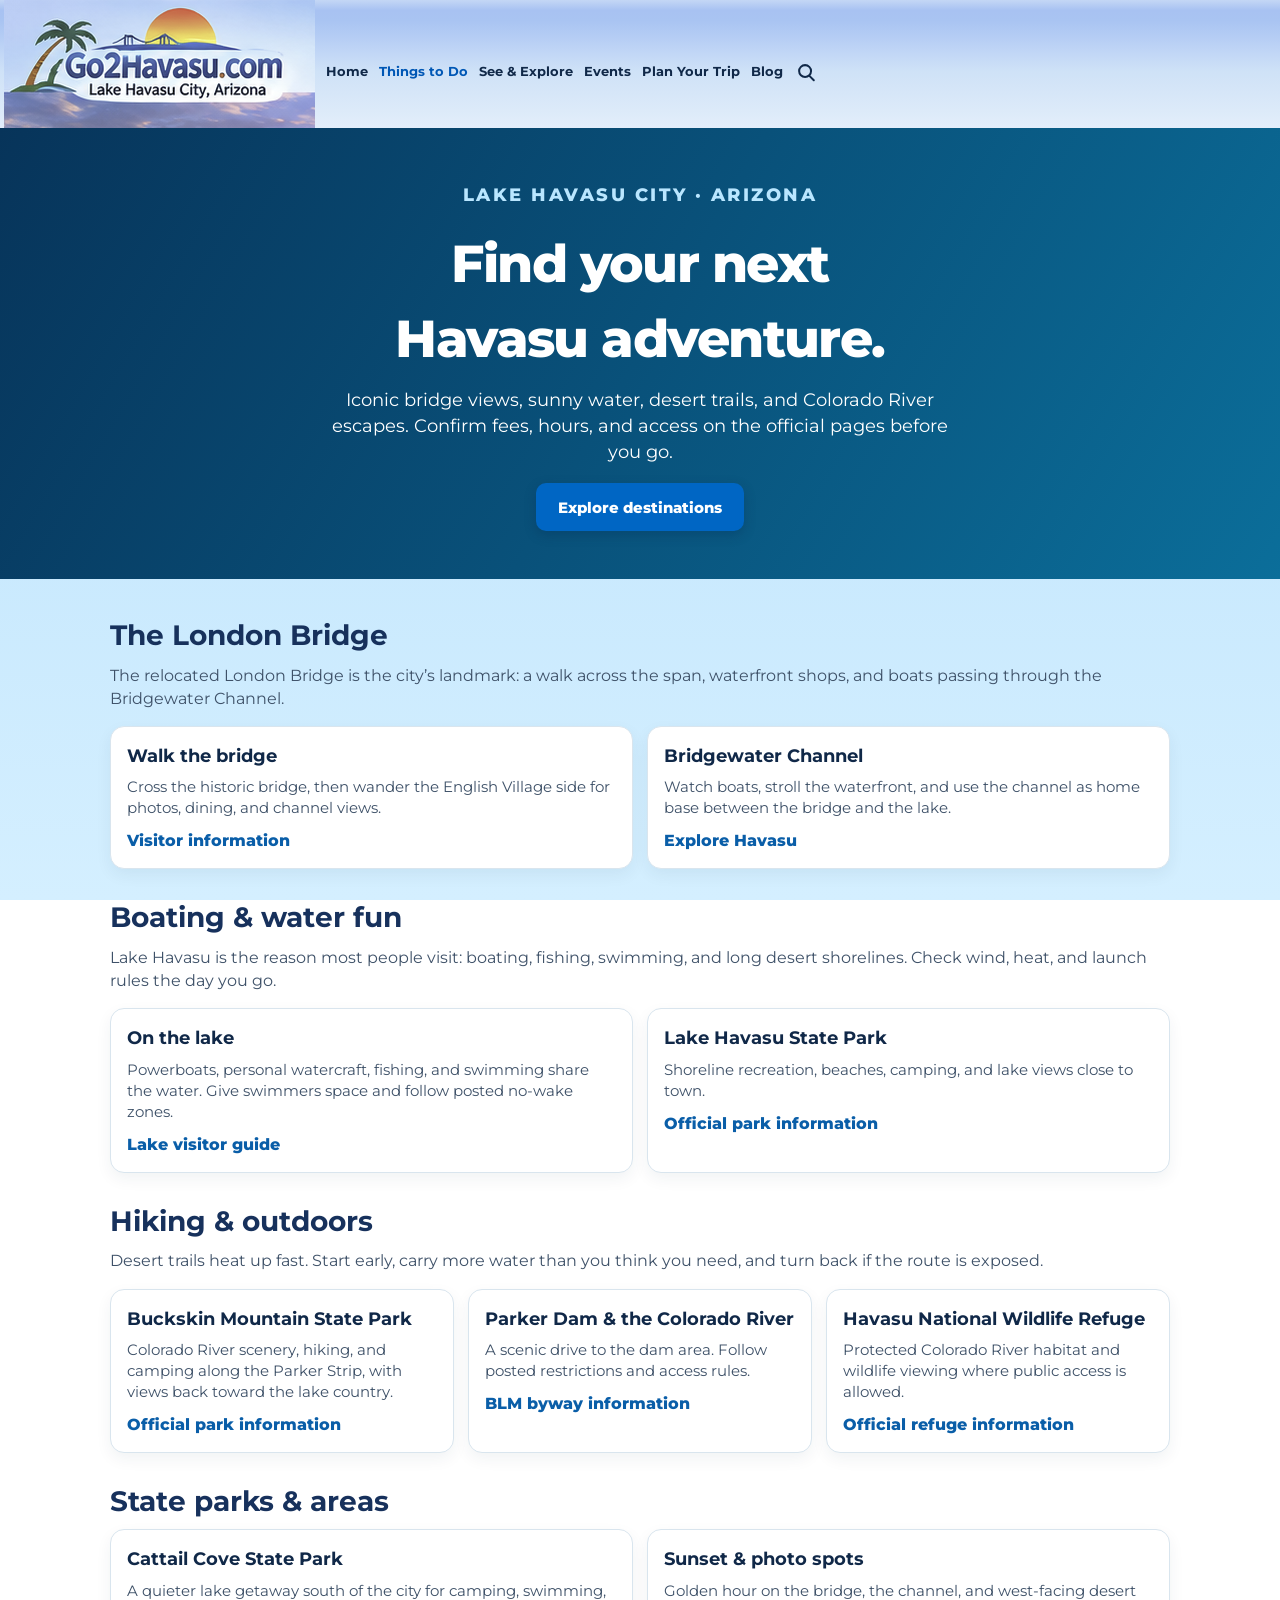
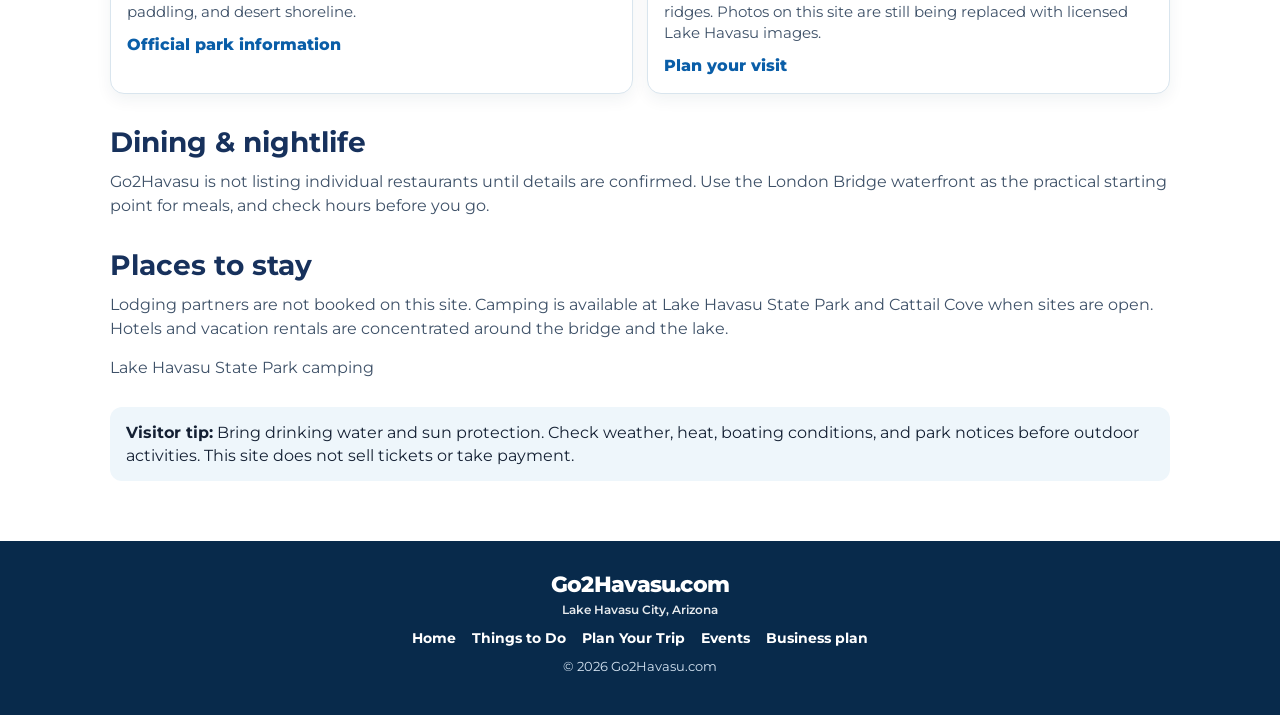
==== commit e373cf69: "Update Parker Dam card to BLM byway visitor guide" ====
--- a/things-to-do.html
+++ b/things-to-do.html
@@ -108,7 +108,7 @@
           <article class="guide-card" id="parker-dam">
             <h3>Parker Dam &amp; the Colorado River</h3>
             <p>A scenic drive to the dam area. Follow posted restrictions and access rules.</p>
-            <a href="https://www.usbr.gov/lc/region/g4000/parkerdam.html" target="_blank" rel="noopener noreferrer">Reclamation information</a>
+            <a href="https://www.blm.gov/visit/parker-dam-road-back-country-byway" target="_blank" rel="noopener noreferrer">BLM byway information</a>
           </article>
           <article class="guide-card">
             <h3>Havasu National Wildlife Refuge</h3>
--- a/styles.css
+++ b/styles.css
@@ -178,6 +178,35 @@
     flex: 0 0 auto;
     padding-bottom: 0;
   }
+
+  /* Homepage: logo sits on the Explore photo; nav stays low on the bar above it. */
+  .home-header {
+    align-items: flex-end;
+    min-height: 78px;
+    padding: 30px 16px 6px 12px;
+    overflow: visible;
+  }
+  .home-header .brand {
+    position: absolute;
+    left: 8px;
+    top: 4px;
+    margin: 0;
+    z-index: 2;
+  }
+  .home-header .header-nav {
+    position: static;
+    margin: 0 0 0 320px;
+    align-self: flex-end;
+  }
+}
+
+@media (min-width: 861px) and (max-width: 1100px) {
+  .home-header .brand-art,
+  .home-header .brand-art img {
+    width: 250px;
+    height: auto;
+  }
+  .home-header .header-nav { margin-left: 258px; }
 }
 
 .menu-toggle {
